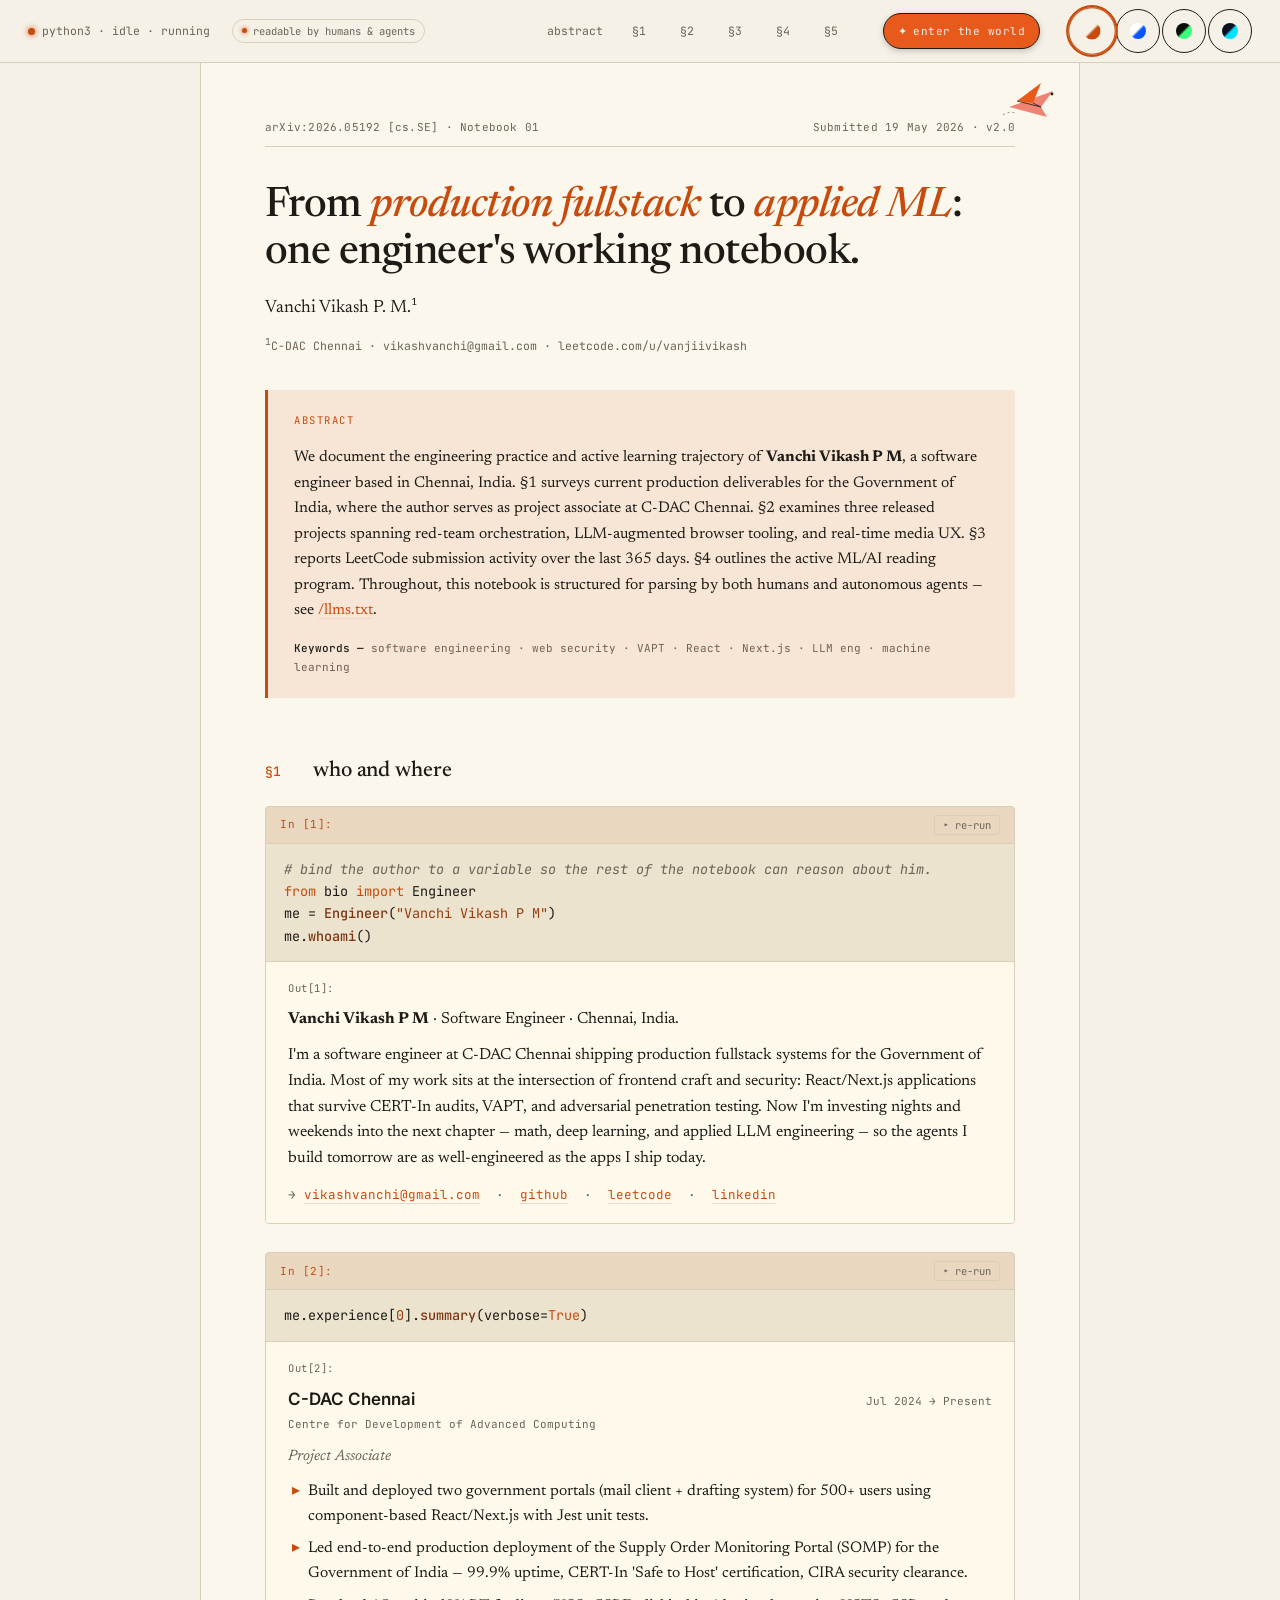
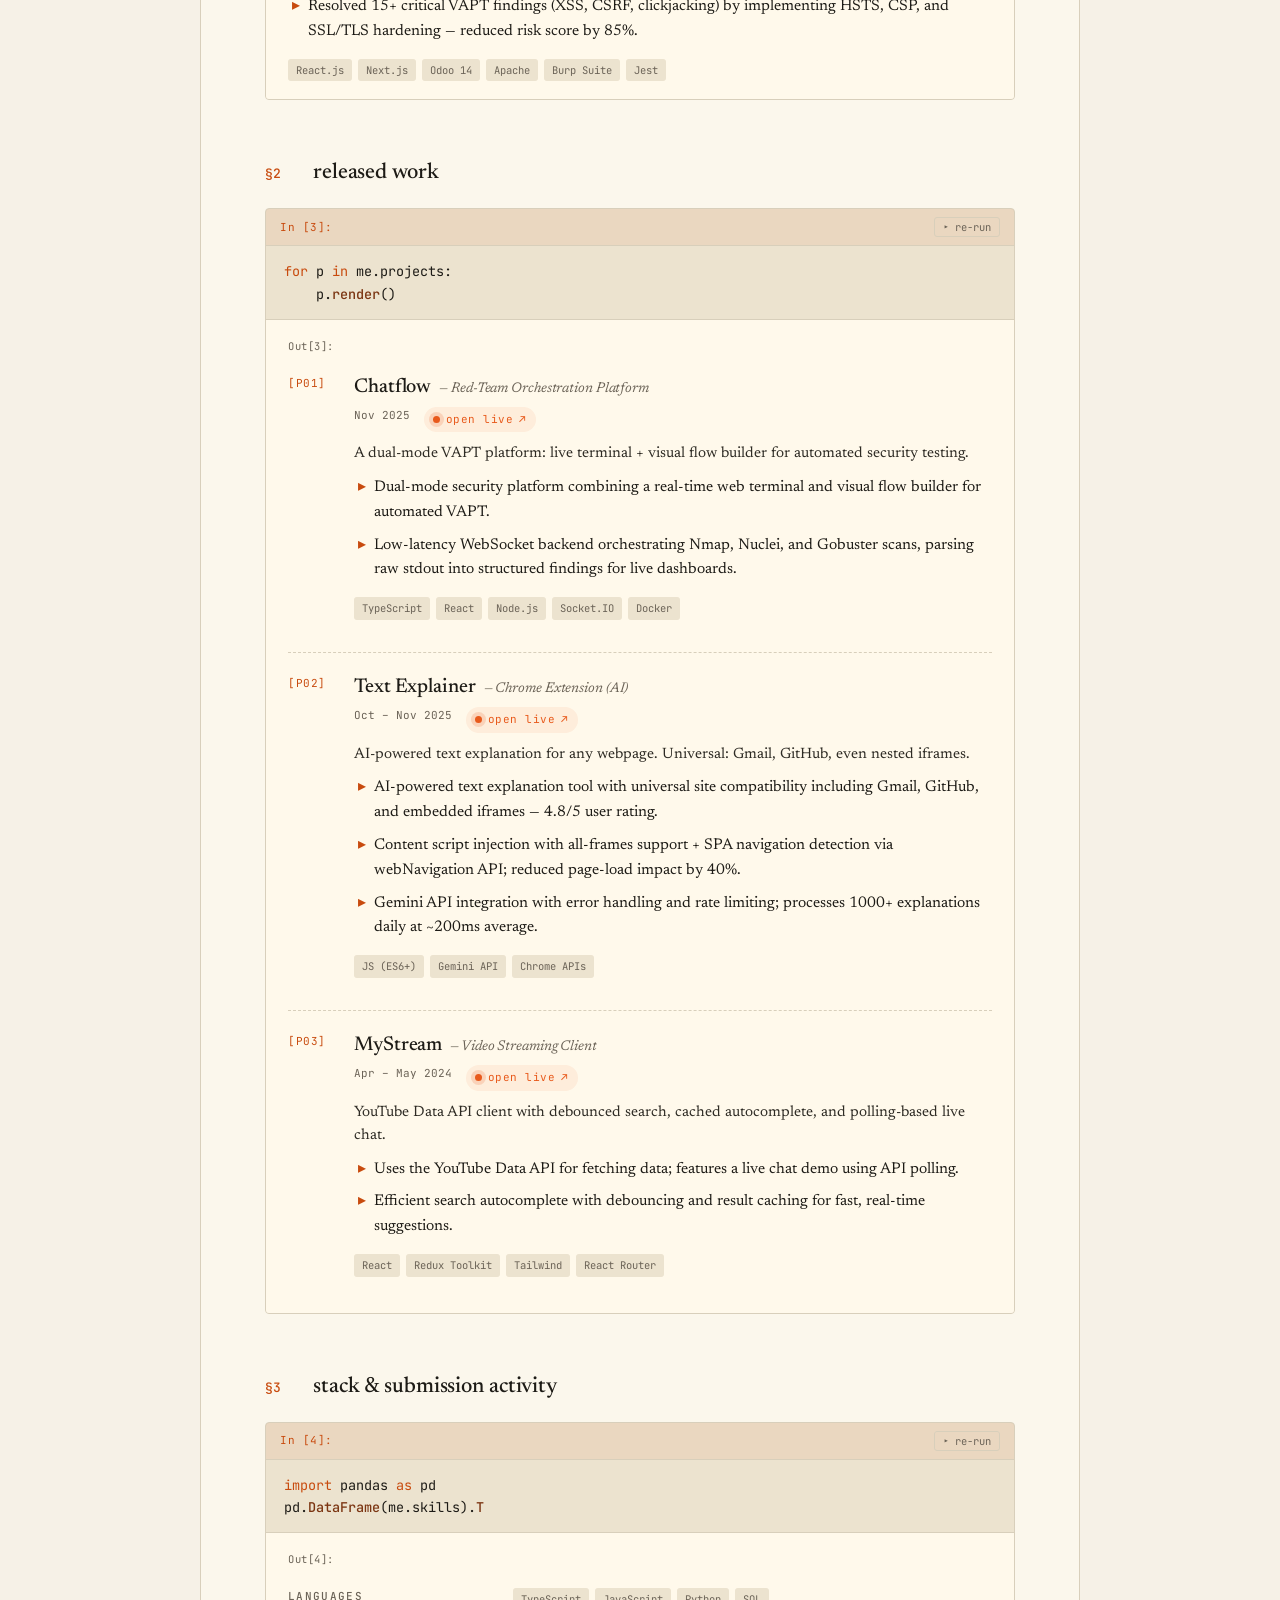
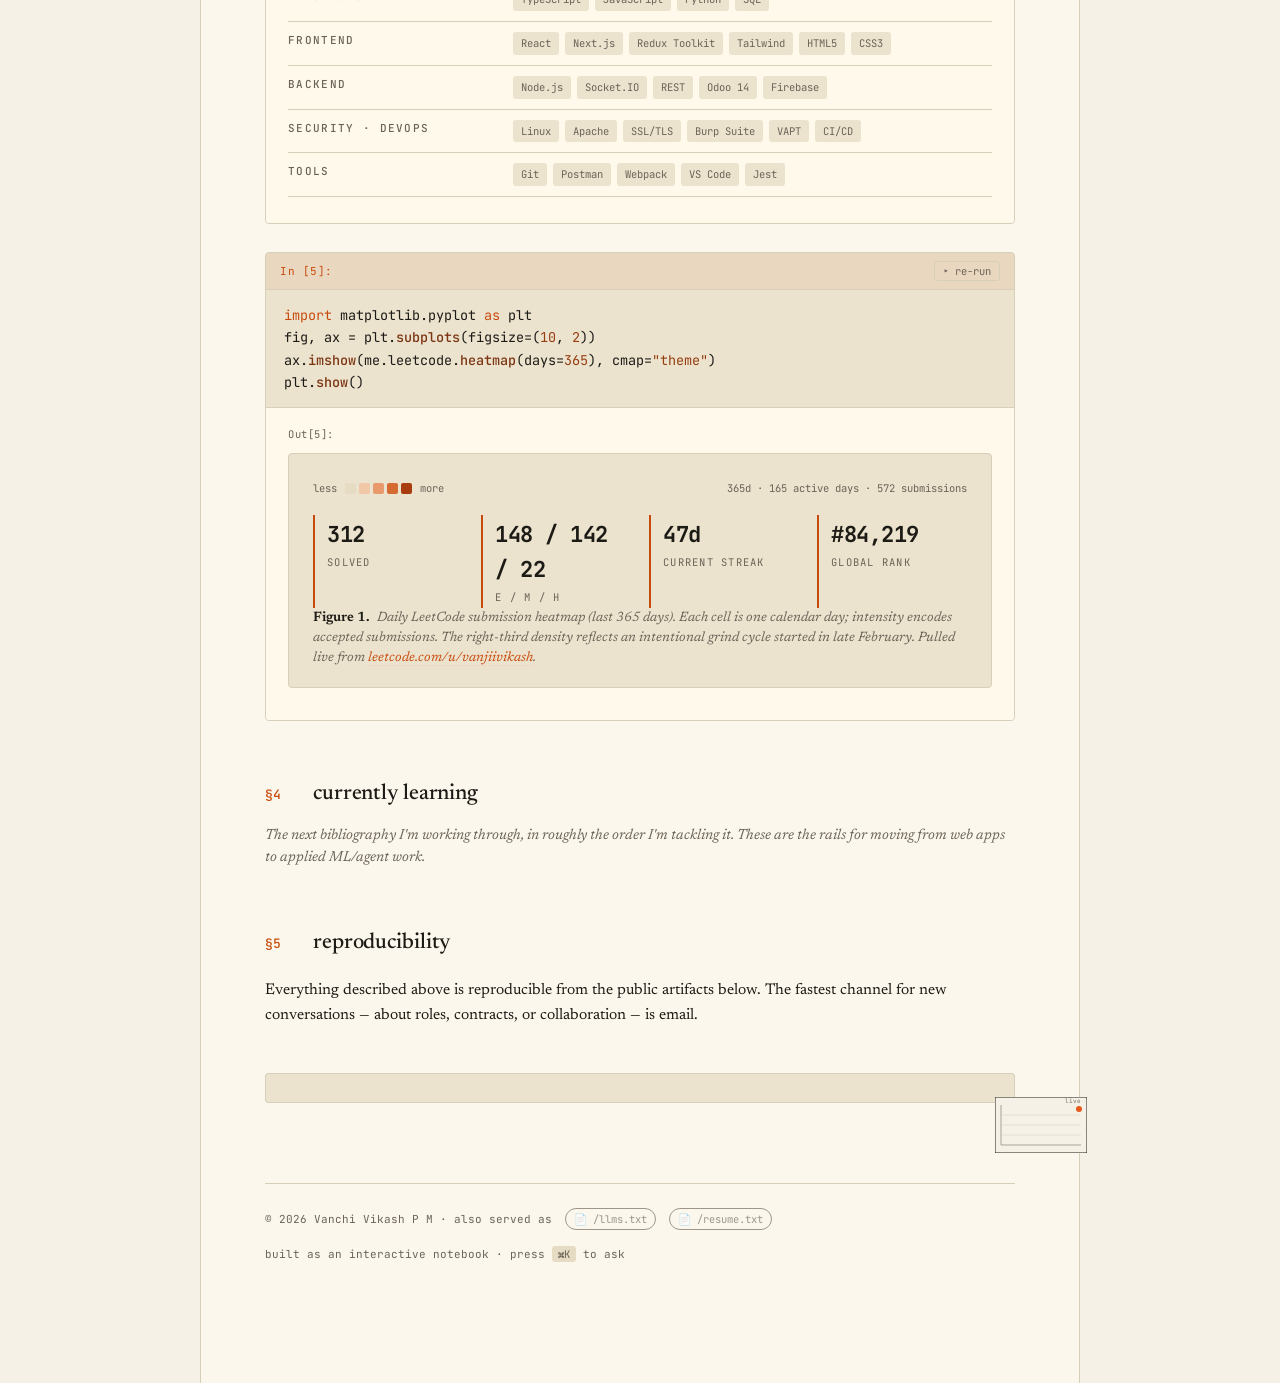
==== index.html @ 982ff785 "updated" ====
<!doctype html>
<html lang="en">
<head>
<meta charset="utf-8"/>
<meta name="viewport" content="width=device-width,initial-scale=1,viewport-fit=cover"/>
<meta name="theme-color" content="#f6f1e7" media="(prefers-color-scheme: light)"/>
<meta name="theme-color" content="#0b1020" media="(prefers-color-scheme: dark)"/>
<title>Vanchi Vikash P M — Notebook 01</title>
<link rel="canonical" href="https://vanchivikash.vercel.app/"/>

<!-- Icons -->
<link rel="icon" href="favicon.svg" type="image/svg+xml"/>
<link rel="icon" href="favicon-32.png" sizes="32x32" type="image/png"/>
<link rel="apple-touch-icon" href="apple-touch-icon.png"/>
<link rel="manifest" href="site.webmanifest"/>

<!-- Core SEO / social (static so non-JS crawlers see them) -->
<meta name="description" content="Software engineer at C-DAC Chennai — production fullstack systems for the Government of India that pass CERT-In / VAPT audits, now building toward applied ML and LLM engineering."/>
<meta name="author" content="Vanchi Vikash P M"/>
<meta name="robots" content="index,follow,max-snippet:-1,max-image-preview:large"/>
<meta property="og:site_name" content="Vanchi Vikash"/>
<meta property="og:type" content="profile"/>
<meta property="og:title" content="Vanchi Vikash P M · Software Engineer"/>
<meta property="og:description" content="Production fullstack & web security, teaching myself the next layer with ML."/>
<meta property="og:url" content="https://vanchivikash.vercel.app/"/>
<meta property="og:image" content="https://vanchivikash.vercel.app/og.png"/>
<meta property="og:image:width" content="1200"/>
<meta property="og:image:height" content="630"/>
<meta property="og:image:alt" content="Vanchi Vikash P M — from production fullstack to applied ML"/>
<meta property="og:locale" content="en_US"/>
<meta name="twitter:card" content="summary_large_image"/>
<meta name="twitter:title" content="Vanchi Vikash P M · Software Engineer"/>
<meta name="twitter:description" content="Production fullstack & web security, teaching myself the next layer with ML."/>
<meta name="twitter:image" content="https://vanchivikash.vercel.app/og.png"/>
<meta name="twitter:image:alt" content="Vanchi Vikash P M — from production fullstack to applied ML"/>
<link rel="preconnect" href="https://fonts.googleapis.com">
<link rel="preconnect" href="https://fonts.gstatic.com" crossorigin>
<link href="https://fonts.googleapis.com/css2?family=Newsreader:ital,opsz,wght@0,6..72,400;0,6..72,500;0,6..72,600;1,6..72,400&family=JetBrains+Mono:wght@400;500;700&family=Inter:wght@400;500;600&family=Archivo:wght@400;500;700&family=Archivo+Black&family=Caveat:wght@500;600;700&display=swap" rel="stylesheet">
<link rel="stylesheet" href="world.css">
<link rel="alternate" type="text/plain" href="llms.txt" title="llms.txt — agent-readable">
<style>
  /* ───────── THEME TOKENS ───────── */
  :root, [data-theme="paper"] {
    --bg: #f6f1e7;
    --surface: #fbf7ec;
    --ink: #1d1b16;
    --dim: #6b6357;
    --rule: #d8cfbb;
    --accent: #c84b0e;
    --accent-soft: #f3d8c8;
    --code-bg: #ece3cf;
    --output-bg: #fff9eb;
    --hl-bg: rgba(200,75,14,.10);
    --tag-bg: #ece3cf;
    --kbd: #e6dcc4;
    --hm-0: #e6dcc4; --hm-1: #f0c8a8; --hm-2: #e89a6c; --hm-3: #d56b32; --hm-4: #a83e10;
    --serif: "Newsreader", "Iowan Old Style", Georgia, serif;
    --mono: "JetBrains Mono", ui-monospace, SFMono-Regular, Menlo, monospace;
    --sans: "Inter", system-ui, sans-serif;
  }
  [data-theme="mono"] {
    --bg: #ffffff;
    --surface: #fafafa;
    --ink: #000000;
    --dim: #6e6e6e;
    --rule: #e1e1e1;
    --accent: #0a55ff;
    --accent-soft: #dde6ff;
    --code-bg: #f3f3f3;
    --output-bg: #fbfbfb;
    --hl-bg: rgba(10,85,255,.07);
    --tag-bg: #efefef;
    --kbd: #ebebeb;
    --hm-0: #ededed; --hm-1: #c8d3f5; --hm-2: #8aa1ee; --hm-3: #4d6fe2; --hm-4: #0a55ff;
  }
  [data-theme="terminal"] {
    --bg: #0a0d0a;
    --surface: #0e1410;
    --ink: #b8ffb8;
    --dim: #6a8e6a;
    --rule: #1a2a1a;
    --accent: #39ff7a;
    --accent-soft: #112a18;
    --code-bg: #0a1410;
    --output-bg: #050a07;
    --hl-bg: rgba(57,255,122,.08);
    --tag-bg: #112418;
    --kbd: #15281a;
    --hm-0: #0e1f12; --hm-1: #0e4429; --hm-2: #006d32; --hm-3: #26a641; --hm-4: #39d353;
  }
  [data-theme="midnight"] {
    --bg: #0b1020;
    --surface: #111733;
    --ink: #e6ecff;
    --dim: #8a93b8;
    --rule: #232a4a;
    --accent: #00e1ff;
    --accent-soft: #122a3a;
    --code-bg: #0a1230;
    --output-bg: #08102a;
    --hl-bg: rgba(0,225,255,.08);
    --tag-bg: #14204a;
    --kbd: #1a2452;
    --hm-0: #131c3a; --hm-1: #1b3a5a; --hm-2: #2073a8; --hm-3: #00b4dc; --hm-4: #00e1ff;
  }

  * { box-sizing: border-box; }
  html { -webkit-text-size-adjust: 100%; text-size-adjust: 100%; }
  html, body { background: var(--bg); color: var(--ink); margin: 0; overflow-x: hidden; }
  body[data-mode="world"] { overflow-x: visible; }
  body {
    font-family: var(--serif);
    font-size: 17px;
    line-height: 1.55;
    transition: background .25s ease, color .25s ease;
    -webkit-font-smoothing: antialiased;
  }
  ::selection { background: var(--accent); color: var(--bg); }
  a { color: var(--accent); text-decoration: none; border-bottom: 1px solid var(--accent-soft); }
  a:hover { background: var(--hl-bg); }

  /* ───────── TOP TOOLBAR ───────── */
  .toolbar {
    position: sticky; top: 0; z-index: 50;
    background: color-mix(in srgb, var(--bg) 92%, transparent);
    backdrop-filter: blur(12px);
    -webkit-backdrop-filter: blur(12px);
    border-bottom: 1px solid var(--rule);
    padding: calc(9px + env(safe-area-inset-top, 0px)) 28px 9px;
    font-family: var(--mono); font-size: 11.5px;
    display: flex; align-items: center; gap: 22px;
    flex-wrap: wrap;
  }
  .toolbar .kernel { display: flex; align-items: center; gap: 7px; color: var(--dim); }
  .toolbar .kernel::before {
    content: ""; width: 7px; height: 7px; border-radius: 50%;
    background: var(--accent);
    box-shadow: 0 0 6px var(--accent);
    animation: pulse 2.2s ease-in-out infinite;
    flex: 0 0 auto;
  }
  @keyframes pulse { 0%,100% { opacity: 1 } 50% { opacity: .35 } }
  .toolbar .nav { display: flex; gap: 4px; color: var(--dim); margin-left: auto; flex-wrap: wrap; }
  .toolbar .nav a {
    border: none; color: var(--dim);
    display: inline-flex; align-items: center; justify-content: center;
    min-width: 44px; min-height: 44px;
    padding: 6px 10px;
    border-radius: 6px;
  }
  .toolbar .nav a:hover { color: var(--ink); background: transparent; }
  .toolbar .themes { display: flex; gap: 2px; }
  .toolbar .themes button {
    all: unset; cursor: pointer;
    width: 44px; height: 44px;
    background-clip: content-box;
    padding: 13px;
    box-sizing: border-box;
    border-radius: 50%;
    /* ink contrasts the toolbar in every theme, so dark swatches stay visible */
    border: 1.5px solid var(--ink);
    transition: transform .15s, border-color .15s, box-shadow .15s;
  }
  .toolbar .themes button[aria-pressed="true"] {
    border-color: var(--accent);
    box-shadow: 0 0 0 2px var(--accent);
    transform: scale(1.08);
  }
  /* two-tone swatch: theme bg + theme accent. The accent half stays vivid
     against any toolbar, so a swatch can't vanish when its bg matches the
     current theme's background. */
  .toolbar .themes button[data-t="paper"]    { background-image: linear-gradient(135deg, #f6f1e7 0 48%, #c84b0e 52% 100%); }
  .toolbar .themes button[data-t="mono"]     { background-image: linear-gradient(135deg, #ffffff 0 48%, #0a55ff 52% 100%); }
  .toolbar .themes button[data-t="terminal"] { background-image: linear-gradient(135deg, #0a0d0a 0 48%, #39ff7a 52% 100%); }
  .toolbar .themes button[data-t="midnight"] { background-image: linear-gradient(135deg, #0b1020 0 48%, #00e1ff 52% 100%); }
  .toolbar .agent-pill {
    font-family: var(--mono); font-size: 10.5px; color: var(--dim);
    padding: 3px 9px; border: 1px solid var(--rule); border-radius: 999px;
    display: inline-flex; align-items: center; gap: 6px;
  }
  .toolbar .agent-pill .dot {
    width: 5px; height: 5px; border-radius: 50%;
    background: var(--accent); box-shadow: 0 0 5px var(--accent);
  }

  /* Toolbar mobile reflow */
  @media (max-width: 720px) {
    .toolbar { padding-left: 16px; padding-right: 16px; gap: 12px; }
    .toolbar .agent-pill { display: none; }
  }
  @media (max-width: 600px) {
    .toolbar { gap: 8px; }
    .toolbar .nav {
      order: 99;
      margin: 0 -16px;
      padding: 0 16px 4px;
      width: calc(100% + 32px);
      flex-wrap: nowrap;
      overflow-x: auto;
      scrollbar-width: none;
      -webkit-overflow-scrolling: touch;
    }
    .toolbar .nav::-webkit-scrollbar { display: none; }
    .toolbar .nav a { min-width: 38px; min-height: 36px; padding: 4px 8px; }
    .toolbar .themes { margin-left: auto; }
  }
  @media (max-width: 420px) {
    .toolbar .kernel { font-size: 0; gap: 0; }
    .toolbar .kernel::before { width: 9px; height: 9px; }
  }

  /* ───────── PAGE FRAME ───────── */
  .paper {
    max-width: 880px;
    margin: 0 auto;
    padding: 56px 64px 120px;
    background: var(--surface);
    min-height: 100vh;
    border-left: 1px solid var(--rule);
    border-right: 1px solid var(--rule);
    position: relative;
  }
  /* Subtle paper grain */
  [data-theme="paper"] .paper::before,
  [data-theme="mono"]  .paper::before {
    content: ""; position: absolute; inset: 0; pointer-events: none;
    background-image: radial-gradient(circle at 30% 20%, rgba(0,0,0,.012) 1px, transparent 1px),
                      radial-gradient(circle at 70% 60%, rgba(0,0,0,.012) 1px, transparent 1px);
    background-size: 6px 6px, 9px 9px;
  }

  /* ───────── HEADER ───────── */
  .arxiv-line {
    font-family: var(--mono); font-size: 11px;
    color: var(--dim);
    display: flex; justify-content: space-between;
    border-bottom: 1px solid var(--rule);
    padding-bottom: 10px; margin-bottom: 36px;
    letter-spacing: .02em;
  }
  .title {
    font-family: var(--serif); font-weight: 500;
    font-size: 42px; line-height: 1.12;
    letter-spacing: -.012em;
    margin: 0 0 14px;
    text-wrap: balance;
  }
  .title em { font-style: italic; color: var(--accent); }
  .authors {
    font-family: var(--serif); font-size: 18px;
    margin: 18px 0 4px;
  }
  .authors sup { font-size: 10px; }
  .affil { font-family: var(--mono); font-size: 11.5px; color: var(--dim); }
  .affil a { color: var(--dim); border: none; }
  .affil a:hover { color: var(--accent); }

  /* ───────── ABSTRACT ───────── */
  .abstract {
    margin: 36px 0 14px;
    padding: 22px 26px;
    border-left: 3px solid var(--accent);
    background: var(--hl-bg);
    font-size: 15.5px; line-height: 1.65;
  }
  .abstract .label {
    font-family: var(--mono); font-size: 10.5px;
    text-transform: uppercase; letter-spacing: .15em;
    color: var(--accent); margin-bottom: 8px;
  }
  .keywords {
    font-family: var(--mono); font-size: 11px; color: var(--dim);
    margin: 12px 0 0;
  }
  .keywords b { color: var(--ink); font-weight: 500; }

  /* ───────── SECTION HEADINGS ───────── */
  h2.sec {
    font-family: var(--serif); font-weight: 500;
    font-size: 22px; letter-spacing: -.005em;
    margin: 56px 0 18px;
    display: flex; align-items: baseline; gap: 16px;
  }
  h2.sec .num {
    font-family: var(--mono); font-size: 13px;
    color: var(--accent);
    min-width: 32px;
  }

  /* ───────── CODE CELLS (Jupyter feel) ───────── */
  .cell {
    margin: 16px 0 28px;
    border: 1px solid var(--rule);
    border-radius: 4px;
    overflow: hidden;
    background: var(--code-bg);
  }
  .cell .gutter {
    font-family: var(--mono); font-size: 11px;
    color: var(--accent);
    padding: 8px 14px;
    background: color-mix(in srgb, var(--accent) 8%, transparent);
    border-bottom: 1px solid var(--rule);
    display: flex; align-items: center; gap: 10px;
  }
  .cell .gutter .label { letter-spacing: .05em; }
  .cell .gutter .run {
    margin-left: auto; cursor: pointer;
    font-family: var(--mono); font-size: 10.5px;
    color: var(--dim); padding: 2px 8px;
    border: 1px solid var(--rule); border-radius: 3px;
    background: transparent; transition: all .15s;
  }
  .cell .gutter .run:hover { color: var(--accent); border-color: var(--accent); }
  .cell .code {
    font-family: var(--mono); font-size: 13.5px; line-height: 1.65;
    padding: 14px 18px;
    white-space: pre-wrap;
  }
  .cell .code .kw  { color: var(--accent); }
  .cell .code .str { color: color-mix(in srgb, var(--accent) 70%, var(--ink)); }
  .cell .code .com { color: var(--dim); font-style: italic; }
  .cell .code .fn  { color: color-mix(in srgb, var(--accent) 55%, var(--ink)); font-weight: 500; }

  .cell .out {
    background: var(--output-bg);
    border-top: 1px solid var(--rule);
    padding: 18px 22px;
    font-family: var(--serif); font-size: 16px; line-height: 1.6;
    position: relative;
  }
  .cell .out::before {
    content: "Out[" attr(data-n) "]:";
    font-family: var(--mono); font-size: 10.5px;
    color: var(--dim); display: block; margin-bottom: 10px;
    letter-spacing: .05em;
  }
  .cell .out p { margin: 0 0 .7em; }
  .cell .out p:last-child { margin-bottom: 0; }

  /* ───────── EXPERIENCE CARD ───────── */
  .exp {
    display: grid; grid-template-columns: 1fr auto; align-items: baseline;
    gap: 14px; margin-bottom: 12px;
  }
  .exp .org { font-family: var(--sans); font-size: 17px; font-weight: 600; }
  .exp .org small { font-family: var(--mono); font-size: 11px; color: var(--dim); font-weight: 400; display: block; margin-top: 2px; }
  .exp .when { font-family: var(--mono); font-size: 11px; color: var(--dim); text-align: right; }
  .exp-title { font-family: var(--serif); font-style: italic; font-size: 15px; color: var(--dim); margin: 0 0 14px; }
  .bullets { padding-left: 20px; margin: 0; }
  .bullets li { margin: 0 0 8px; font-size: 15.5px; line-height: 1.6; }
  .bullets li::marker { color: var(--accent); content: "▸  "; }
  .stack { display: flex; flex-wrap: wrap; gap: 6px; margin-top: 14px; }
  .tag {
    font-family: var(--mono); font-size: 10.5px;
    padding: 3px 8px; background: var(--tag-bg); color: var(--dim);
    border-radius: 3px;
  }

  /* ───────── PROJECT CARDS ───────── */
  .projects { display: grid; gap: 14px; }
  .proj {
    display: grid; grid-template-columns: 48px 1fr;
    gap: 18px;
    padding: 18px 0;
    border-top: 1px dashed var(--rule);
  }
  .proj:first-child { border-top: none; padding-top: 6px; }
  .proj .idx {
    font-family: var(--mono); font-size: 11px; color: var(--accent);
    letter-spacing: .05em;
    padding-top: 4px;
  }
  .proj h3 {
    font-family: var(--serif); font-weight: 500; font-size: 20px;
    margin: 0 0 4px; letter-spacing: -.005em;
  }
  .proj h3 .kind { font-style: italic; color: var(--dim); font-weight: 400; font-size: 14px; margin-left: 8px; }
  .proj .one {
    font-size: 15px; line-height: 1.55; margin: 4px 0 10px;
    color: color-mix(in srgb, var(--ink) 78%, var(--dim));
  }
  .proj .meta { display: flex; gap: 14px; font-family: var(--mono); font-size: 11px; color: var(--dim); margin-bottom: 10px; }
  .proj .meta a { color: var(--accent); border: none; }
  .proj .live::before { content: "● "; color: var(--accent); }

  /* ───────── SKILLS TABLE ───────── */
  table.skills {
    width: 100%; border-collapse: collapse;
    font-family: var(--sans); font-size: 14px;
    margin: 8px 0;
  }
  table.skills th, table.skills td {
    text-align: left; padding: 10px 0;
    border-bottom: 1px solid var(--rule);
    vertical-align: top;
  }
  table.skills th {
    font-family: var(--mono); font-size: 11px; font-weight: 500;
    color: var(--dim); text-transform: uppercase; letter-spacing: .12em;
    width: 32%;
  }
  table.skills td .chips { display: flex; flex-wrap: wrap; gap: 6px; }

  /* ───────── FIGURE / HEATMAP ───────── */
  .figure {
    margin: 10px 0 14px;
    padding: 22px 24px 18px;
    background: var(--code-bg);
    border: 1px solid var(--rule);
    border-radius: 4px;
    color: var(--ink);
  }
  .figure .caption {
    font-family: var(--serif); font-style: italic; font-size: 13.5px;
    margin-top: 14px; color: var(--dim); line-height: 1.5;
  }
  .figure .caption b { font-style: normal; color: var(--ink); font-weight: 600; margin-right: 4px; }
  .stats-row { display: grid; grid-template-columns: repeat(4, 1fr); gap: 18px; margin-top: 18px; }
  .stat { border-left: 2px solid var(--accent); padding: 2px 0 2px 12px; }
  .stat .v { font-family: var(--mono); font-weight: 700; font-size: 22px; letter-spacing: -.02em; }
  .stat .k { font-family: var(--mono); font-size: 10.5px; color: var(--dim); text-transform: uppercase; letter-spacing: .12em; margin-top: 2px; }

  /* ───────── HEATMAP LEGEND ───────── */
  .legend { display: flex; align-items: center; gap: 8px; font-family: var(--mono); font-size: 10.5px; color: var(--dim); margin-top: 4px; }
  .legend .cells { display: inline-flex; gap: 3px; }
  .legend .cells span { width: 11px; height: 11px; border-radius: 2px; display: inline-block; }

  /* ───────── REFERENCES (Reading list) ───────── */
  .refs { padding-left: 0; list-style: none; counter-reset: ref; }
  .refs li {
    counter-increment: ref;
    display: grid; grid-template-columns: 36px 1fr auto; gap: 12px; align-items: baseline;
    padding: 11px 0; border-bottom: 1px dashed var(--rule);
    font-size: 14.5px;
  }
  .refs li::before {
    content: "[" counter(ref) "]";
    font-family: var(--mono); font-size: 11px; color: var(--dim);
  }
  .refs li .title { font-style: italic; }
  .refs li .by { color: var(--dim); font-size: 13px; }
  .refs li .status {
    font-family: var(--mono); font-size: 10.5px;
    padding: 2px 8px; border-radius: 999px;
    background: var(--tag-bg); color: var(--dim);
  }
  .refs li .status.reading,
  .refs li .status[data-s="in progress"] { color: var(--accent); background: var(--hl-bg); }

  /* ───────── FOOTER ───────── */
  footer {
    margin-top: 80px; padding-top: 24px;
    border-top: 1px solid var(--rule);
    font-family: var(--mono); font-size: 11px; color: var(--dim);
    display: flex; justify-content: space-between; flex-wrap: wrap; gap: 16px;
  }
  footer a { color: var(--dim); border: none; }
  footer a:hover { color: var(--accent); }
  .cite {
    margin-top: 30px;
    padding: 14px 16px;
    border: 1px solid var(--rule);
    background: var(--code-bg);
    font-family: var(--mono); font-size: 11.5px;
    color: var(--dim); line-height: 1.55;
    white-space: pre-wrap;
    border-radius: 3px;
  }
  .cite b { color: var(--accent); font-weight: 500; }

  /* Section anchor on hover */
  h2.sec { scroll-margin-top: 80px; }

  /* Cursor blink in code */
  .cursor {
    display: inline-block; width: 8px; height: 1.05em; vertical-align: text-top;
    background: var(--accent); margin-left: 2px;
    animation: blink 1.05s steps(2) infinite;
  }
  @keyframes blink { 50% { opacity: 0; } }

  /* Side notes — margin annotations */
  .marginnote {
    position: absolute; right: -220px; width: 190px;
    font-family: var(--mono); font-size: 10.5px; color: var(--dim);
    line-height: 1.45;
  }
  @media (max-width: 1320px) { .marginnote { display: none; } }

  /* Mobile */
  @media (max-width: 720px) {
    .paper { padding: 24px 22px 80px; }
    .title { font-size: 30px; }
    .stats-row { grid-template-columns: repeat(2, 1fr); }
    table.skills th { width: 38%; }
    .proj { grid-template-columns: 1fr; gap: 4px; }
    .figure #hm-mount { overflow-x: auto; -webkit-overflow-scrolling: touch; }
    .figure #hm-mount > svg { min-width: 720px; }
    .cell { padding-left: 0; padding-right: 0; }
    .cell .gutter { padding-left: 4px; }
    .cite { font-size: 11.5px; overflow-x: auto; }
    pre, code { word-break: break-word; }
  }
  @media (max-width: 480px) {
    .paper { padding: 18px 16px 80px; }
    .title { font-size: 26px; line-height: 1.18; }
    .arxiv-line { flex-direction: column; gap: 4px; align-items: flex-start; }
    .abstract { padding: 16px 18px; font-size: 14.5px; }
    .proj .one, .proj .bullets li { font-size: 14px; }
    footer { flex-direction: column; align-items: flex-start; gap: 6px; }
    footer kbd { display: none; }
  }
  /* Triggers on small screens: clamp negative offsets so they sit inside paper */
  @media (max-width: 540px) {
    .w-trig { padding: 4px; }
    .w-trig.w-trig-pot    { right: 2px !important; top: 110px !important; }
    .w-trig.w-trig-plot   { right: 2px !important; bottom: 180px !important; }
    .w-trig.w-trig-doodle { left:  2px !important; bottom: 360px !important; }
    .w-trig.w-trig-bird   { right: 8px !important; }
  }
  /* AI chat launcher clears iOS home indicator */
  [data-ask-chat] {
    bottom: calc(16px + env(safe-area-inset-bottom, 0px)) !important;
  }
</style>
</head>
<body style="font-family: Newsreader">

<header class="toolbar" aria-label="Notebook toolbar">
  <span class="kernel">python3 · idle · running</span>
  <span class="agent-pill" title="Page exposes JSON-LD, /llms.txt, and /resume.txt for autonomous parsing.">
    <span class="dot"></span>readable by humans &amp; agents
  </span>
  <nav class="nav">
    <a href="#abstract">abstract</a>
    <a href="#experience">§1</a>
    <a href="#projects">§2</a>
    <a href="#leetcode">§3</a>
    <a href="#learning">§4</a>
    <a href="#contact">§5</a>
  </nav>
  <div class="themes" role="radiogroup" aria-label="Theme">
    <button data-t="paper"    aria-pressed="true"  title="Paper"></button>
    <button data-t="mono"     aria-pressed="false" title="Mono"></button>
    <button data-t="terminal" aria-pressed="false" title="Terminal"></button>
    <button data-t="midnight" aria-pressed="false" title="Midnight"></button>
  </div>
</header>

<main class="paper">

  <div class="arxiv-line">
    <span>arXiv:2026.05192 [cs.SE] · Notebook 01</span>
    <span>Submitted 19 May 2026 · v2.0</span>
  </div>

  <h1 class="title">From <em>production fullstack</em> to <em>applied ML</em>:<br/>one engineer's working notebook.</h1>

  <p class="authors">
    Vanchi Vikash P. M.<sup>1</sup>
  </p>
  <p class="affil">
    <sup>1</sup>C-DAC Chennai · <a href="mailto:vikashvanchi@gmail.com">vikashvanchi@gmail.com</a> · <a id="lc-link" href="#" target="_blank" rel="noopener">leetcode.com/u/vanjiivikash</a>
  </p>

  <section class="abstract" id="abstract">
    <div class="label">Abstract</div>
    <p id="abstract-body"></p>
    <p class="keywords"><b>Keywords —</b> software engineering · web security · VAPT · React · Next.js · LLM eng · machine learning</p>
  </section>

  <!-- ───── §1 About + Experience ───── -->
  <h2 class="sec" id="experience"><span class="num">§1</span> who and where</h2>

  <div class="cell" data-cell="1">
    <div class="gutter">
      <span class="label">In&nbsp;[1]:</span>
      <button class="run" data-run>▸ re-run</button>
    </div>
<div class="code"><span class="com"># bind the author to a variable so the rest of the notebook can reason about him.</span>
<span class="kw">from</span> bio <span class="kw">import</span> Engineer
me = <span class="fn">Engineer</span>(<span class="str">"Vanchi Vikash P M"</span>)
me.<span class="fn">whoami</span>()</div>
    <div class="out" data-n="1" id="out-1"></div>
  </div>

  <div class="cell" data-cell="2">
    <div class="gutter"><span class="label">In&nbsp;[2]:</span><button class="run" data-run>▸ re-run</button></div>
<div class="code">me.experience[<span class="str">0</span>].<span class="fn">summary</span>(verbose=<span class="kw">True</span>)</div>
    <div class="out" data-n="2" id="out-2"></div>
  </div>

  <!-- ───── §2 Projects ───── -->
  <h2 class="sec" id="projects"><span class="num">§2</span> released work</h2>

  <div class="cell" data-cell="3">
    <div class="gutter"><span class="label">In&nbsp;[3]:</span><button class="run" data-run>▸ re-run</button></div>
<div class="code"><span class="kw">for</span> p <span class="kw">in</span> me.projects:
    p.<span class="fn">render</span>()</div>
    <div class="out" data-n="3" id="out-3"></div>
  </div>

  <!-- ───── §3 Skills + LeetCode ───── -->
  <h2 class="sec" id="leetcode"><span class="num">§3</span> stack &amp; submission activity</h2>

  <div class="cell" data-cell="4">
    <div class="gutter"><span class="label">In&nbsp;[4]:</span><button class="run" data-run>▸ re-run</button></div>
<div class="code"><span class="kw">import</span> pandas <span class="kw">as</span> pd
pd.<span class="fn">DataFrame</span>(me.skills).<span class="fn">T</span></div>
    <div class="out" data-n="4" id="out-4"></div>
  </div>

  <div class="cell" data-cell="5">
    <div class="gutter"><span class="label">In&nbsp;[5]:</span><button class="run" data-run>▸ re-run</button></div>
<div class="code"><span class="kw">import</span> matplotlib.pyplot <span class="kw">as</span> plt
fig, ax = plt.<span class="fn">subplots</span>(figsize=(<span class="str">10</span>, <span class="str">2</span>))
ax.<span class="fn">imshow</span>(me.leetcode.<span class="fn">heatmap</span>(days=<span class="str">365</span>), cmap=<span class="str">"theme"</span>)
plt.<span class="fn">show</span>()</div>
    <div class="out" data-n="5" id="out-5"></div>
  </div>

  <!-- ───── §4 Currently learning ───── -->
  <h2 class="sec" id="learning"><span class="num">§4</span> currently learning</h2>
  <p style="margin: -4px 0 14px; font-style: italic; color: var(--dim); font-size: 14.5px;">
    The next bibliography I'm working through, in roughly the order I'm tackling it.
    These are the rails for moving from web apps to applied ML/agent work.
  </p>
  <ol class="refs" id="refs-list"></ol>

  <!-- ───── §5 Contact ───── -->
  <h2 class="sec" id="contact"><span class="num">§5</span> reproducibility</h2>
  <p style="font-size: 15.5px; line-height: 1.65; margin-bottom: 8px;">
    Everything described above is reproducible from the public artifacts below.
    The fastest channel for new conversations — about roles, contracts, or collaboration — is email.
  </p>
  <div style="display: grid; grid-template-columns: repeat(auto-fit, minmax(220px, 1fr)); gap: 8px 24px; font-family: var(--mono); font-size: 13px; margin-top: 14px;" id="contact-grid"></div>

  <pre class="cite" id="cite"></pre>

  <footer>
    <span>© 2026 Vanchi Vikash P M · also served as
      <a class="agent-link" href="llms.txt" target="_blank" rel="noopener">📄 /llms.txt</a>
      <a class="agent-link" href="resume.txt" target="_blank" rel="noopener">📄 /resume.txt</a>
    </span>
    <span>built as an interactive notebook · press <kbd style="font-family:var(--mono);padding:1px 6px;background:var(--kbd);border-radius:3px;font-size:10.5px">⌘K</kbd> to ask</span>
  </footer>

</main>

<script src="bio.js"></script>
<script src="heatmap.js"></script>
<script src="ai-chat.js"></script>
<script src="agent-seo.js"></script>
<script src="notebook.js"></script>
<script src="world-art.js"></script>
<script src="world.js"></script>
<script src="world-cta.js"></script>
</body>
</html>
---- world.css ----
/* ───────────────────────────────────────────────────────────
   world.css — paper-mode triggers + world-mode parallax scenes.
   World mode replaces the notebook (body[data-mode="world"]).
   Aesthetic: layered gradients · ambient motion · two-axis scroll.
   ─────────────────────────────────────────────────────────── */

/* ─── palette (theme-scoped) ─────────────────────────────────
   Token names kept stable (--w-cream, --w-orange…) so existing
   rules don't need rewriting. Each theme remaps the same slots.
   Sky-1/sky-2/pc-bg-1/pc-bg-2 added for hero gradient + postcard
   background, so those re-paint on theme change too.
   ─────────────────────────────────────────────────────────── */
:root, [data-theme="paper"] {
  --w-cream:  #f6f1e7;
  --w-paper:  #efe7d4;
  --w-ink:    #1d1b16;
  --w-orange: #e85a1c;
  --w-blue:   #2a4ba8;
  --w-coral:  #ef8474;
  --w-sage:   #6f8f6a;
  --w-bone:   #ebe1c8;
  --w-dim:    #7a7160;
  --w-buff:   #f3e6c8;
  --w-sky-1:  #fde0c2;
  --w-sky-2:  #efb592;
  --w-pc-bg-1:#1a2748;
  --w-pc-bg-2:#0a1228;
  --w-pc-text:#f6f1e7;
}
[data-theme="mono"] {
  --w-cream:  #ffffff;
  --w-paper:  #fafafa;
  --w-ink:    #0c0c0c;
  --w-orange: #0a55ff;
  --w-blue:   #4d6fe2;
  --w-coral:  #7a9aff;
  --w-sage:   #888;
  --w-bone:   #f0f0f0;
  --w-dim:    #6e6e6e;
  --w-buff:   #efefef;
  --w-sky-1:  #f7faff;
  --w-sky-2:  #dde6ff;
  --w-pc-bg-1:#13193a;
  --w-pc-bg-2:#0a0e22;
  --w-pc-text:#ffffff;
}
[data-theme="terminal"] {
  --w-cream:  #0a0d0a;
  --w-paper:  #0e1410;
  --w-ink:    #b8ffb8;
  --w-orange: #39ff7a;
  --w-blue:   #26a641;
  --w-coral:  #6dd49a;
  --w-sage:   #2d6a3c;
  --w-bone:   #112418;
  --w-dim:    #6a8e6a;
  --w-buff:   #112a18;
  --w-sky-1:  #0e1f12;
  --w-sky-2:  #0a1410;
  --w-pc-bg-1:#0a1f14;
  --w-pc-bg-2:#040a07;
  --w-pc-text:#b8ffb8;
}
[data-theme="midnight"] {
  --w-cream:  #0b1020;
  --w-paper:  #111733;
  --w-ink:    #e6ecff;
  --w-orange: #00e1ff;
  --w-blue:   #4a6ad8;
  --w-coral:  #7adcff;
  --w-sage:   #4a6a9a;
  --w-bone:   #14204a;
  --w-dim:    #8a93b8;
  --w-buff:   #122a3a;
  --w-sky-1:  #1b2a55;
  --w-sky-2:  #0b1020;
  --w-pc-bg-1:#08102a;
  --w-pc-bg-2:#050816;
  --w-pc-text:#e6ecff;
}

/* ─── SVG-fill utility classes (theme-aware) ─── */
.w-fill-accent    { fill: var(--w-orange); }
.w-fill-accent-2  { fill: var(--w-coral); }
.w-fill-mountains { fill: var(--w-blue); }
.w-fill-ink       { fill: var(--w-ink); }
.w-fill-ink-soft  { fill: var(--w-ink); opacity: .5; }
.w-fill-card      { fill: var(--w-cream); }
.w-fill-bone      { fill: var(--w-bone); }
.w-fill-buff      { fill: var(--w-buff); }
.w-fill-sage      { fill: var(--w-sage); }
.w-fill-dim       { fill: var(--w-dim); }
.w-stop-sky-1     { stop-color: var(--w-sky-1); }
.w-stop-sky-2     { stop-color: var(--w-sky-2); }
.w-stop-sky-mid   { stop-color: color-mix(in srgb, var(--w-sky-1) 50%, var(--w-sky-2)); }
.w-stop-pc-1      { stop-color: var(--w-pc-bg-1); }
.w-stop-pc-2      { stop-color: var(--w-pc-bg-2); }
.w-stop-sun-a     { stop-color: var(--w-orange); stop-opacity: .55; }
.w-stop-sun-b     { stop-color: var(--w-orange); stop-opacity: 0; }
.w-stroke-ink     { stroke: var(--w-ink); }
.w-stroke-accent  { stroke: var(--w-orange); }
.w-stroke-coral   { stroke: var(--w-coral); }
[class^="w-fill-"], [class*=" w-fill-"],
[class^="w-stop-"], [class*=" w-stop-"],
[class^="w-stroke-"], [class*=" w-stroke-"] {
  transition: fill .3s ease, stop-color .3s ease, stroke .3s ease;
}
.w-heat-lvl-0 { fill: var(--w-bone); }
.w-heat-lvl-1 { fill: color-mix(in srgb, var(--w-orange) 35%, var(--w-bone)); }
.w-heat-lvl-2 { fill: color-mix(in srgb, var(--w-orange) 65%, transparent); }
.w-heat-lvl-3 { fill: var(--w-orange); }
.w-heat-lvl-4 { fill: var(--w-ink); }

/* ─── agent-readable footer pills ─── */
.agent-link {
  display: inline-flex; align-items: center; gap: 4px;
  margin-left: 6px;
  padding: 2px 8px;
  font-family: "JetBrains Mono", ui-monospace, monospace;
  font-size: 10.5px;
  color: inherit !important;
  border: 1px solid currentColor; border-radius: 999px;
  text-decoration: none !important;
  opacity: .65;
  transition: opacity .12s, background .12s;
}
.agent-link:hover { opacity: 1; background: rgba(232, 90, 28, .14); }

/* ═══════════════════════════════════════════════════════════
   LIVE PILL — shared site-wide for primary live links.
   ═══════════════════════════════════════════════════════════ */
.live-pill {
  display: inline-flex; align-items: center; gap: 6px;
  padding: 4px 10px 4px 9px;
  font-family: "JetBrains Mono", ui-monospace, monospace;
  font-size: 11px; letter-spacing: .04em;
  color: #e85a1c !important;
  background: rgba(232, 90, 28, .08);
  border: 1px solid #e85a1c;
  border-radius: 999px;
  text-decoration: none !important;
  white-space: nowrap;
  transition: background .15s ease, transform .12s ease, box-shadow .12s ease, color .15s ease;
}
.live-pill:hover {
  background: #e85a1c;
  color: #f6f1e7 !important;
  transform: translateY(-1px);
  box-shadow: 0 3px 0 rgba(29, 27, 22, .25);
}
.live-pill:hover .live-dot { background: #f6f1e7; box-shadow: 0 0 0 4px rgba(246, 241, 231, .25); }
.live-pill .live-dot {
  width: 7px; height: 7px; border-radius: 50%;
  background: #e85a1c;
  box-shadow: 0 0 0 4px rgba(232, 90, 28, .18);
  animation: live-pulse 1.6s ease-in-out infinite;
  flex: 0 0 auto;
}
.live-pill .live-arrow { font-weight: 700; transition: transform .15s ease; }
.live-pill:hover .live-arrow { transform: translate(2px, -2px); }
@keyframes live-pulse {
  0%, 100% { box-shadow: 0 0 0 3px rgba(232, 90, 28, .25); }
  50%      { box-shadow: 0 0 0 7px rgba(232, 90, 28, 0);   }
}
.live-row { display: flex; align-items: center; gap: 10px; margin-top: 6px; flex-wrap: wrap; }
.live-row .live-url { opacity: .55; font-size: 11px; font-family: "JetBrains Mono", monospace; }

/* ═══════════════════════════════════════════════════════════
   WORLD CTA pill — pinned in the notebook toolbar with a
   left-to-right light sweep.
   ═══════════════════════════════════════════════════════════ */
.toolbar .world-cta {
  position: relative;
  display: inline-flex; align-items: center; gap: 6px;
  margin: 0 8px;
  padding: 8px 14px;
  min-height: 36px;
  font-family: "JetBrains Mono", ui-monospace, monospace;
  font-size: 11px; letter-spacing: .04em;
  color: var(--w-cream);
  background: var(--w-orange);
  border: 1px solid var(--w-ink);
  border-radius: 999px;
  cursor: pointer;
  overflow: hidden;
  box-shadow: 0 2px 6px rgba(0,0,0,.22);
  transition: transform .12s ease, box-shadow .12s ease, background .15s ease, color .15s ease, filter .15s ease;
}
.toolbar .world-cta:hover {
  transform: translate(-1px, -1px);
  box-shadow: 0 4px 10px rgba(0,0,0,.28);
  filter: brightness(.95);
}
.toolbar .world-cta:active {
  transform: translate(1px, 1px);
  box-shadow: 0 1px 3px rgba(0,0,0,.18);
}
.toolbar .world-cta.is-open { background: var(--w-ink); color: var(--w-cream); }
.toolbar .world-cta.is-open:hover { filter: brightness(1.15); }
.toolbar .world-cta .world-cta-spark { display: inline-block; }

.toolbar .world-cta::before {
  content: "";
  position: absolute; inset: 0;
  background: linear-gradient(115deg, transparent 25%, rgba(255,255,255,.45) 50%, transparent 75%);
  transform: translateX(-100%);
  pointer-events: none;
}
@media (prefers-reduced-motion: no-preference) {
  .toolbar .world-cta::before {
    animation: w-cta-sweep 3.2s ease-in-out infinite;
    animation-delay: 1.4s;
  }
  .toolbar .world-cta:hover::before,
  .toolbar .world-cta.is-open::before { animation-play-state: paused; }
}
@keyframes w-cta-sweep {
  0%   { transform: translateX(-100%); }
  60%  { transform: translateX(100%); }
  100% { transform: translateX(100%); }
}

@media (max-width: 720px) {
  .toolbar .world-cta { margin: 0 4px; padding: 4px 9px; font-size: 10.5px; }
  .toolbar .world-cta .world-cta-label { display: none; }
}

/* ═══════════════════════════════════════════════════════════
   TRIGGERS — paper mode only.
   ═══════════════════════════════════════════════════════════ */
.w-triggers { pointer-events: none; }
.w-triggers .w-trig {
  position: absolute;
  pointer-events: auto;
  cursor: pointer;
  user-select: none;
  -webkit-tap-highlight-color: transparent;
  border-radius: 50%;
  transition: filter .25s ease, transform .25s ease;
}
.w-triggers .w-trig:hover {
  filter: drop-shadow(0 0 6px rgba(232, 90, 28, .55));
  transform: scale(1.06);
}
.w-triggers .w-trig:focus { outline: none; }
.w-triggers .w-trig:focus-visible {
  outline: 1.5px dashed var(--w-orange);
  outline-offset: 6px;
  border-radius: 4px;
}
.w-trig::after {
  content: attr(data-hint);
  position: absolute; left: 50%; top: 100%;
  transform: translate(-50%, 6px);
  font-family: "JetBrains Mono", monospace;
  font-size: 10px; letter-spacing: .06em;
  color: var(--w-ink);
  background: var(--w-cream);
  border: 1px solid currentColor;
  padding: 3px 8px; white-space: nowrap;
  opacity: 0; transition: opacity .2s, transform .2s;
  pointer-events: none; z-index: 5;
}
.w-trig:hover::after,
.w-trig:focus-visible::after { opacity: .95; transform: translate(-50%, 10px); }
@media (hover: none) {
  .w-trig::after { opacity: .75; transform: translate(-50%, 10px); }
}

@keyframes w-drip   { 0%,80%  { transform: translateY(0); opacity: 0 } 88% { opacity: 1 } 100% { transform: translateY(28px); opacity: 0 } }
@keyframes w-flap   { 0%,100% { transform: rotate(-6deg) translateY(0) } 50% { transform: rotate(8deg) translateY(-6px) } }
@keyframes w-wiggle { 0%,100% { transform: rotate(-2deg) } 50% { transform: rotate(3deg) } }
@keyframes w-pulse  { 0%,100% { opacity: .55 } 50% { opacity: 1 } }
@keyframes w-trace  { to { stroke-dashoffset: 0 } }

@media (prefers-reduced-motion: no-preference) {
  .w-trig.w-trig-pot    .drop    { transform-origin: center; animation: w-drip 4.2s ease-in infinite; }
  .w-trig.w-trig-bird   .w-art   { animation: w-flap 2.4s ease-in-out infinite; transform-origin: 50% 100%; }
  .w-trig.w-trig-bird:hover .w-art { animation-duration: .9s; }
  .w-trig.w-trig-plot   .w-line  { stroke-dasharray: 220; stroke-dashoffset: 220; animation: w-trace 3.8s ease-in-out infinite alternate; }
  .w-trig.w-trig-plot   .w-glow  { animation: w-pulse 2s ease-in-out infinite; }
  .w-trig.w-trig-doodle .w-art   { animation: w-wiggle 3.2s ease-in-out infinite; transform-origin: 30% 80%; }
}
.w-trig.w-trig-pot    .w-art   { transition: transform .3s ease; }
.w-trig.w-trig-pot:hover .w-art{ transform: translateY(-2px); }

/* Hide triggers in world mode */
body[data-mode="world"] .w-triggers { display: none; }

/* ═══════════════════════════════════════════════════════════
   PAPER MODE ↔ WORLD MODE swap
   ═══════════════════════════════════════════════════════════ */
body[data-mode="world"] .paper { display: none; }
body[data-mode="world"] [data-ask-chat] { display: none !important; }
body:not([data-mode="world"]) .w-world { display: none; }

body[data-mode="world"] {
  background: var(--w-cream);
  color: var(--w-ink);
}
body[data-mode="world"] .toolbar {
  background: color-mix(in srgb, var(--w-cream) 92%, transparent);
  border-bottom: 1px solid var(--w-ink);
  color: var(--w-ink);
}
body[data-mode="world"] .toolbar .kernel,
body[data-mode="world"] .toolbar .nav,
body[data-mode="world"] .toolbar .agent-pill { color: var(--w-ink); }
body[data-mode="world"] .toolbar .nav a { color: var(--w-ink); opacity: .65; }
body[data-mode="world"] .toolbar .nav a:hover { opacity: 1; color: var(--w-orange); }
body[data-mode="world"] .toolbar .kernel::before { background: var(--w-orange); box-shadow: 0 0 6px var(--w-orange); }
body[data-mode="world"] .toolbar .agent-pill { border-color: var(--w-ink); }
body[data-mode="world"] .toolbar .agent-pill .dot { background: var(--w-orange); box-shadow: 0 0 5px var(--w-orange); }
body[data-mode="world"] .toolbar .themes button { border-color: var(--w-ink); }

/* ═══════════════════════════════════════════════════════════
   WORLD container + reveal-on-view
   ═══════════════════════════════════════════════════════════ */
.w-world {
  font-family: "Archivo", "Inter", system-ui, sans-serif;
  color: var(--w-ink);
}

.w-reveal {
  opacity: 0;
  transform: translateY(22px);
  transition: opacity .6s ease, transform .65s cubic-bezier(.2,.7,.2,1);
  transition-delay: calc(var(--i, 0) * 70ms);
}
.w-reveal.in-view {
  opacity: 1;
  transform: none;
}
@media (prefers-reduced-motion: reduce) {
  .w-reveal { opacity: 1; transform: none; transition: none; }
}

.w-scene {
  position: relative;
  min-height: 100vh;
  min-height: 100dvh;
  padding: 80px 32px 100px;
  padding-top: max(80px, calc(60px + env(safe-area-inset-top, 0px)));
  overflow: hidden;
}

.w-scene-head {
  max-width: 1000px;
  margin: 0 auto 28px;
}
.w-scene-head h2 {
  font-family: "Archivo Black", sans-serif;
  font-size: clamp(34px, 5vw, 64px);
  line-height: 1.02;
  letter-spacing: -.022em;
  margin: 4px 0 10px;
}
.w-scene-head .w-scene-sub {
  font-family: "Newsreader", serif;
  font-style: italic;
  color: var(--w-dim);
  font-size: 17px;
  margin: 0;
}
.w-eyebrow {
  font-family: "JetBrains Mono", monospace;
  font-size: 11px; letter-spacing: .18em;
  text-transform: uppercase;
  color: var(--w-orange);
  margin: 0 0 6px;
}

/* ═══════════════════════════════════════════════════════════
   SCENE 1 — HERO
   ═══════════════════════════════════════════════════════════ */
.w-scene-hero { min-height: 110vh; padding-top: 0; }
.w-sky {
  position: absolute; inset: 0;
  z-index: 0;
  overflow: hidden;
}
.w-sky-svg { position: absolute; inset: 0; width: 100%; height: 100%; display: block; }
.w-sun { transform-box: fill-box; transform-origin: center; }
@media (prefers-reduced-motion: no-preference) {
  .w-sun-halo { animation: w-halo 6s ease-in-out infinite; transform-origin: center; transform-box: fill-box; }
  .w-sun      { animation: w-sun-pulse 4s ease-in-out infinite; }
}
@keyframes w-halo { 0%,100% { opacity: .8; transform: scale(1); } 50% { opacity: 1; transform: scale(1.08); } }
@keyframes w-sun-pulse { 0%,100% { transform: scale(1); } 50% { transform: scale(1.025); } }

.w-cloud {
  position: absolute;
  display: block;
  width: 320px; height: auto;
  pointer-events: none;
  filter: drop-shadow(0 8px 16px rgba(29,27,22,.05));
}
.w-cloud-1 { top: 14%;  left: 6%;  width: 320px; }
.w-cloud-2 { top: 26%;  left: 58%; width: 260px; }
.w-cloud-3 { top: 42%;  left: 30%; width: 200px; }
@media (prefers-reduced-motion: no-preference) and (pointer: fine) {
  .w-cloud-1 { transform: translateX(calc(var(--scroll-y, 0) * -.10px)); }
  .w-cloud-2 { transform: translateX(calc(var(--scroll-y, 0) *  .22px)); }
  .w-cloud-3 { transform: translateX(calc(var(--scroll-y, 0) * -.30px)); }
}
@media (prefers-reduced-motion: no-preference) {
  .w-bird-fly { animation: w-fly 14s linear infinite; }
}
@keyframes w-fly {
  0%   { transform: translate(-10vw, 0); opacity: 0; }
  10%  { opacity: 1; }
  50%  { transform: translate(60vw, -40px); }
  90%  { opacity: 1; }
  100% { transform: translate(120vw, 20px); opacity: 0; }
}
.w-bird-fly {
  position: absolute;
  top: 22%; left: 0;
  width: 80px; height: 40px;
}
.w-mountains {
  position: absolute;
  left: 0; right: 0; bottom: 0;
  width: 100%; height: 380px;
  display: block;
}

.w-hero-inner {
  position: relative;
  z-index: 1;
  max-width: 1100px;
  margin: 0 auto;
  padding: 80px 8px 60px;
  display: grid;
  grid-template-columns: 1.4fr .9fr;
  grid-template-rows: auto auto auto;
  gap: 28px 40px;
  align-items: end;
}
.w-hero-text { grid-column: 1; grid-row: 1; }
.w-hero-portrait { grid-column: 2; grid-row: 1 / span 2; align-self: center; max-width: 320px; justify-self: end; }
.w-hero-portrait svg { width: 100%; height: auto; display: block; }
.w-bio { grid-column: 1; grid-row: 2; list-style: none; padding: 0; margin: 0; }
.w-bio li {
  font-family: "Newsreader", serif;
  font-size: 19px;
  line-height: 1.5;
  color: var(--w-ink);
  padding: 10px 0;
  border-bottom: 1px dashed color-mix(in srgb, var(--w-ink) 30%, transparent);
}
.w-scroll-cue { grid-column: 1 / -1; grid-row: 3; display: flex; align-items: center; gap: 10px; color: var(--w-dim); font-family: "JetBrains Mono", monospace; font-size: 11px; letter-spacing: .14em; text-transform: uppercase; justify-self: center; }
.w-scroll-cue svg { width: 22px; height: 32px; }
@media (prefers-reduced-motion: no-preference) {
  .w-cue-dot { animation: w-cue 2.2s ease-in-out infinite; }
}
@keyframes w-cue { 0%,100% { transform: translateY(0); opacity: 1; } 50% { transform: translateY(10px); opacity: .3; } }

.w-hero-title {
  font-family: "Archivo Black", sans-serif;
  font-size: clamp(38px, 9.5vw, 132px);
  line-height: .92;
  letter-spacing: -.028em;
  margin: 0;
  text-transform: lowercase;
  text-wrap: balance;
  overflow-wrap: break-word;
  hyphens: auto;
}
.w-hero-title .w-hero-dot { color: var(--w-orange); }
.w-hero-tag {
  font-family: "JetBrains Mono", monospace;
  font-size: 13px; letter-spacing: .08em;
  color: var(--w-dim);
  text-transform: uppercase;
  margin: 14px 0 0;
}
.w-hero-tag .w-hero-sep { color: var(--w-orange); margin: 0 6px; }
.w-hero-underline {
  margin-top: 14px;
  width: 0;
  height: 5px;
  background: var(--w-orange);
  transition: width .9s cubic-bezier(.2,.7,.2,1) .25s;
}
.w-hero-text.in-view .w-hero-underline { width: 220px; }

@media (max-width: 820px) {
  .w-hero-inner { grid-template-columns: 1fr; padding: 60px 20px 40px; }
  .w-hero-portrait { grid-column: 1; grid-row: auto; max-width: 220px; justify-self: center; }
  .w-bio { grid-column: 1; grid-row: auto; }
  .w-bio li { font-size: 17px; }
  .w-scroll-cue { grid-row: auto; }
  .w-cloud-1, .w-cloud-2, .w-cloud-3 { opacity: .8; }
}
@media (max-width: 480px) {
  .w-scene { padding: 60px 16px 80px; }
  .w-hero-inner { padding: 40px 16px 32px; }
  .w-scene-projects .w-carousel { padding: 14px 16px 28px; }
  .w-pcard-title { font-size: 22px; }
  .w-heat, .w-skills, .w-shelf { padding: 18px 16px; }
}

/* ═══════════════════════════════════════════════════════════
   SCENE 2 — PROJECTS CAROUSEL
   ═══════════════════════════════════════════════════════════ */
.w-scene-projects { background: linear-gradient(180deg, var(--w-cream) 0%, var(--w-buff) 100%); }

.w-carousel-wrap { position: relative; max-width: 1320px; margin: 30px auto 0; }
.w-carousel {
  display: flex;
  gap: 22px;
  overflow-x: auto;
  scroll-snap-type: x mandatory;
  scrollbar-width: none;
  padding: 14px 24px 28px;
  cursor: grab;
  scroll-behavior: smooth;
  touch-action: pan-x pan-y;
  overscroll-behavior-x: contain;
}
.w-carousel > * { scroll-snap-stop: always; }
.w-carousel::-webkit-scrollbar { display: none; }
.w-carousel.dragging { cursor: grabbing; scroll-behavior: auto; user-select: none; }
.w-carousel:focus { outline: none; }
.w-carousel:focus-visible { outline: 2px dashed var(--w-orange); outline-offset: 4px; }

.w-pcard {
  flex: 0 0 min(420px, 88vw);
  scroll-snap-align: center;
  background: var(--w-cream);
  border: 1.5px solid var(--w-ink);
  border-radius: 14px;
  overflow: hidden;
  box-shadow: 4px 4px 0 var(--w-ink);
  display: flex;
  flex-direction: column;
  transition: transform .2s ease, box-shadow .2s ease;
}
.w-pcard:hover { transform: translate(-2px, -2px); box-shadow: 6px 6px 0 var(--w-ink); }
.w-pcard-art { background: var(--w-bone); border-bottom: 1.5px solid var(--w-ink); }
.w-pcard-art svg { display: block; width: 100%; height: auto; }
.w-pcard-body { padding: 18px 20px 22px; display: flex; flex-direction: column; gap: 10px; }
.w-pcard-kind { font-family: "JetBrains Mono", monospace; font-size: 11px; letter-spacing: .12em; text-transform: uppercase; color: var(--w-dim); margin: 0; }
.w-pcard-title { font-family: "Archivo Black", sans-serif; font-size: 26px; margin: 0; letter-spacing: -.01em; }
.w-pcard-one { font-family: "Newsreader", serif; font-size: 15.5px; line-height: 1.45; margin: 0; color: var(--w-ink); }
.w-pcard-stack { display: flex; gap: 6px; flex-wrap: wrap; }

.w-chip {
  display: inline-block;
  font-family: "JetBrains Mono", monospace;
  font-size: 10.5px;
  letter-spacing: .04em;
  background: var(--w-buff);
  color: var(--w-ink);
  border: 1px solid var(--w-ink);
  border-radius: 999px;
  padding: 2px 8px;
}

.w-dots { display: flex; gap: 7px; justify-content: center; margin-top: 4px; }
.w-dots span {
  width: 8px; height: 8px; border-radius: 50%;
  background: color-mix(in srgb, var(--w-ink) 22%, transparent);
  transition: background .18s ease, transform .18s ease;
}
.w-dots span.on { background: var(--w-orange); transform: scale(1.25); }
@media (max-width: 720px) {
  /* visible dot stays small; padding grows the tap surface past 44px */
  .w-dots { gap: 0; }
  .w-dots span {
    width: 10px; height: 10px;
    padding: 8px;
    background-clip: content-box;
    box-sizing: content-box;
  }
}

/* ═══════════════════════════════════════════════════════════
   SCENE 3 — GARDEN, SKILLS & SHELF
   ═══════════════════════════════════════════════════════════ */
.w-scene-garden {
  background: linear-gradient(180deg, var(--w-buff) 0%, var(--w-cream) 60%, #e7efe2 100%);
}
.w-garden-bg { position: absolute; inset: 0; z-index: 0; pointer-events: none; }
.w-garden-bg svg { width: 100%; height: 100%; display: block; }
.w-scene-garden > * { position: relative; z-index: 1; }

.w-garden-grid {
  max-width: 1200px;
  margin: 0 auto;
  display: grid;
  grid-template-columns: 1.4fr 1fr;
  gap: 36px;
}
@media (max-width: 880px) { .w-garden-grid { grid-template-columns: 1fr; } }

.w-heat, .w-skills, .w-shelf {
  background: var(--w-cream);
  border: 1.5px solid var(--w-ink);
  border-radius: 14px;
  padding: 22px 26px;
  box-shadow: 4px 4px 0 var(--w-ink);
}
.w-heat h3, .w-skills h3, .w-shelf h3 {
  font-family: "Archivo Black", sans-serif;
  font-size: 22px;
  margin: 0 0 14px;
  letter-spacing: -.01em;
}
.w-heatsvg { width: 100%; height: auto; display: block; max-height: 200px; }
.w-stats { display: grid; grid-template-columns: repeat(4, 1fr); gap: 10px; margin-top: 18px; }
.w-stats > div {
  text-align: center;
  background: var(--w-buff);
  border: 1px solid var(--w-ink);
  border-radius: 8px;
  padding: 10px 8px;
}
.w-stats b { display: block; font-family: "Archivo Black", sans-serif; font-size: 18px; color: var(--w-ink); }
.w-stats span { display: block; font-family: "JetBrains Mono", monospace; font-size: 10px; letter-spacing: .1em; text-transform: uppercase; color: var(--w-dim); margin-top: 4px; }
@media (max-width: 520px) { .w-stats { grid-template-columns: repeat(2, 1fr); } }

.w-skill-cloud { display: flex; flex-wrap: wrap; gap: 7px; }
.w-skill-chip {
  font-family: "JetBrains Mono", monospace;
  font-size: 12px;
  letter-spacing: .03em;
  background: var(--w-bone);
  border: 1px solid var(--w-ink);
  border-radius: 999px;
  padding: 4px 11px;
  color: var(--w-ink);
}

.w-shelf { margin-top: 36px; }
.w-shelf-track { padding-bottom: 14px; }
.w-bookcard {
  flex: 0 0 min(280px, 80vw);
  scroll-snap-align: start;
  background: var(--w-buff);
  border: 1.5px solid var(--w-ink);
  border-radius: 10px;
  padding: 16px 18px;
  display: flex;
  flex-direction: column;
  gap: 8px;
  position: relative;
}
.w-bookcard .w-book-spine {
  position: absolute; left: 0; top: 12%; bottom: 12%; width: 6px;
  background: var(--w-orange);
  border-radius: 0 4px 4px 0;
}
.w-bookcard h4 { font-family: "Archivo Black", sans-serif; font-size: 16px; margin: 0; line-height: 1.2; padding-left: 6px; }
.w-bookcard .w-book-by { font-family: "Newsreader", serif; font-style: italic; font-size: 13px; color: var(--w-dim); margin: 0; padding-left: 6px; }
.w-bookcard .w-book-foot { display: flex; align-items: center; gap: 8px; justify-content: space-between; padding-left: 6px; }
.w-book-status {
  font-family: "JetBrains Mono", monospace;
  font-size: 10px;
  letter-spacing: .1em;
  text-transform: uppercase;
  padding: 2px 7px;
  border-radius: 999px;
  background: var(--w-ink);
  color: var(--w-cream);
}
.w-book-status[data-s="reading"] { background: var(--w-orange); }
.w-book-status[data-s="next"]    { background: var(--w-blue); }
.w-book-status[data-s="done"]    { background: var(--w-sage); }

/* ═══════════════════════════════════════════════════════════
   SCENE 4 — POSTCARD FINALE
   ═══════════════════════════════════════════════════════════ */
.w-scene-postcard {
  background: linear-gradient(180deg, var(--w-pc-bg-1) 0%, var(--w-pc-bg-2) 100%);
  color: var(--w-pc-text);
  padding: 90px 32px 120px;
  padding-bottom: calc(120px + env(safe-area-inset-bottom, 0px));
}
.w-scene-postcard .w-c-key { color: color-mix(in srgb, var(--w-pc-text) 65%, transparent); }
.w-scene-postcard .w-scene-head h2 { color: var(--w-pc-text); }
.w-scene-postcard .w-scene-head .w-scene-sub { color: color-mix(in srgb, var(--w-pc-text) 70%, transparent); }
.w-scene-postcard .live-pill {
  color: var(--w-pc-text) !important;
  background: color-mix(in srgb, var(--w-orange) 22%, transparent);
}
.w-scene-postcard .live-pill:hover {
  color: var(--w-pc-bg-2) !important;
  background: var(--w-pc-text);
}
.w-pc-bg { position: absolute; inset: 0; z-index: 0; pointer-events: none; }
.w-pc-bg svg { width: 100%; height: 100%; display: block; }
.w-pc-inner { position: relative; z-index: 1; max-width: 900px; margin: 0 auto; }
.w-contacts {
  list-style: none; padding: 0; margin: 30px 0 40px;
  display: grid;
  grid-template-columns: repeat(auto-fit, minmax(240px, 1fr));
  gap: 14px;
}
.w-contacts li {
  display: flex; align-items: center; justify-content: space-between;
  gap: 12px;
  background: color-mix(in srgb, var(--w-pc-text) 8%, transparent);
  border: 1px solid color-mix(in srgb, var(--w-pc-text) 25%, transparent);
  border-radius: 12px;
  padding: 14px 18px;
  min-height: 56px;
}
.w-c-key {
  font-family: "JetBrains Mono", monospace;
  font-size: 11px; letter-spacing: .14em;
  text-transform: uppercase;
}
.w-fold-cta {
  display: inline-flex; align-items: center; gap: 8px;
  font-family: "JetBrains Mono", monospace;
  font-size: 13px; letter-spacing: .06em;
  background: var(--w-orange);
  color: var(--w-pc-text);
  border: 1px solid var(--w-pc-text);
  border-radius: 999px;
  padding: 12px 22px;
  min-height: 44px;
  cursor: pointer;
  transition: transform .12s ease, background .15s ease, filter .15s ease;
}
.w-fold-cta:hover { transform: translateY(-2px); filter: brightness(1.1); }
.w-pc-sig {
  margin-top: 26px;
  font-family: "Newsreader", serif;
  font-style: italic;
  font-size: 16px;
  color: color-mix(in srgb, var(--w-pc-text) 70%, transparent);
}
@media (max-width: 380px) {
  .w-contacts { grid-template-columns: 1fr; }
  .w-contacts li { flex-direction: column; align-items: flex-start; gap: 8px; }
}

/* ═══════════════════════════════════════════════════════════
   FOLD HANDLE (world-mode corner)
   ═══════════════════════════════════════════════════════════ */
.w-fold-handle {
  position: fixed;
  right: env(safe-area-inset-right, 0px);
  bottom: env(safe-area-inset-bottom, 0px);
  width: 100px; height: 100px;
  border: 0; padding: 0;
  background: transparent;
  cursor: pointer;
  z-index: 50;
  display: none;
}
@media (max-width: 600px) {
  .w-fold-handle { width: 72px; height: 72px; }
}
body[data-mode="world"] .w-fold-handle { display: block; }
.w-fold-handle svg { display: block; filter: drop-shadow(-2px -2px 0 rgba(29,27,22,.18)); transition: transform .15s ease; }
.w-fold-handle:hover svg { transform: scale(1.05); }
.w-fold-hint {
  position: absolute;
  right: 100px; bottom: 30px;
  white-space: nowrap;
  font-family: "JetBrains Mono", monospace;
  font-size: 10.5px;
  letter-spacing: .1em;
  background: var(--w-ink);
  color: var(--w-cream);
  padding: 4px 9px;
  border-radius: 4px;
  opacity: 0;
  transform: translateX(6px);
  transition: opacity .2s, transform .2s;
  pointer-events: none;
}
.w-fold-handle:hover .w-fold-hint { opacity: 1; transform: translateX(0); }

/* ═══════════════════════════════════════════════════════════
   TRANSITION OVERLAYS (cover viewport during enter/exit)
   ═══════════════════════════════════════════════════════════ */
.w-transition {
  position: fixed; inset: 0;
  z-index: 1000;
  pointer-events: none;
}
.w-transition svg { width: 100%; height: 100%; display: block; }
body.w-entering { overflow: hidden; }
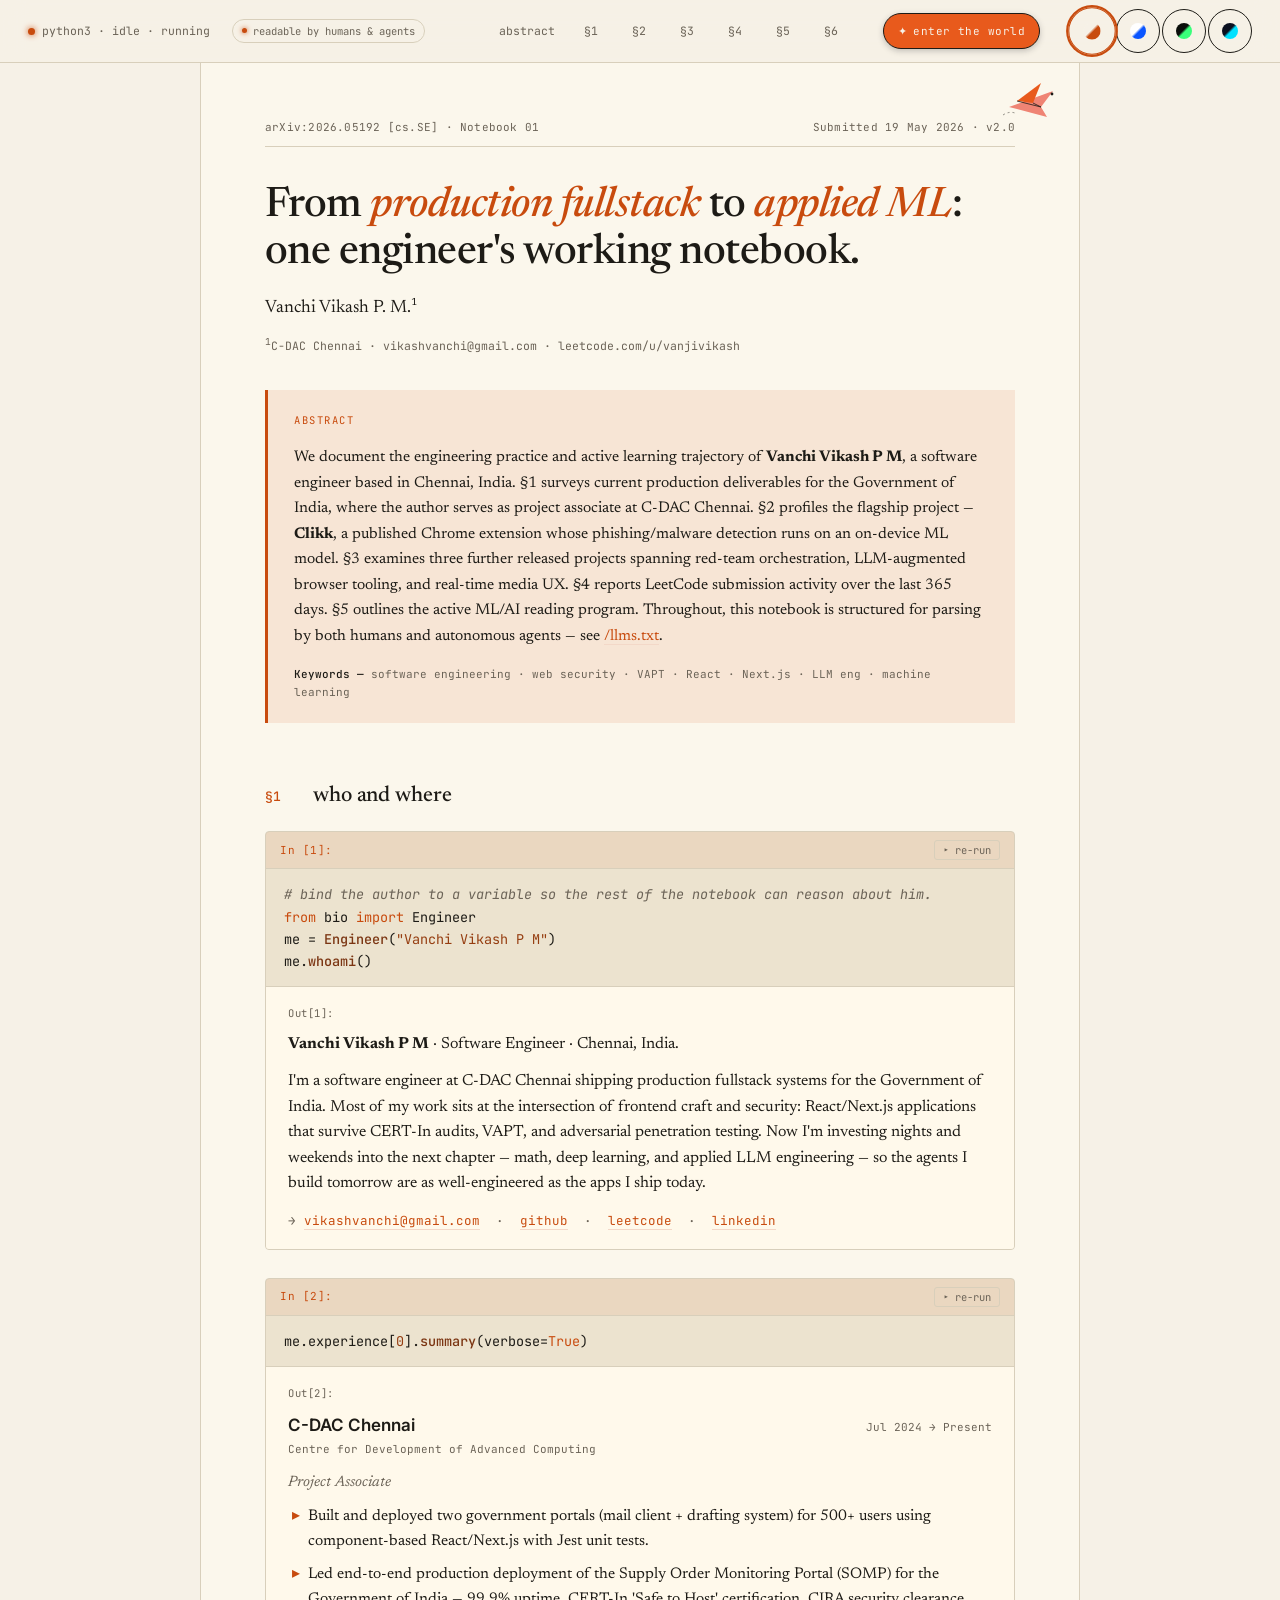
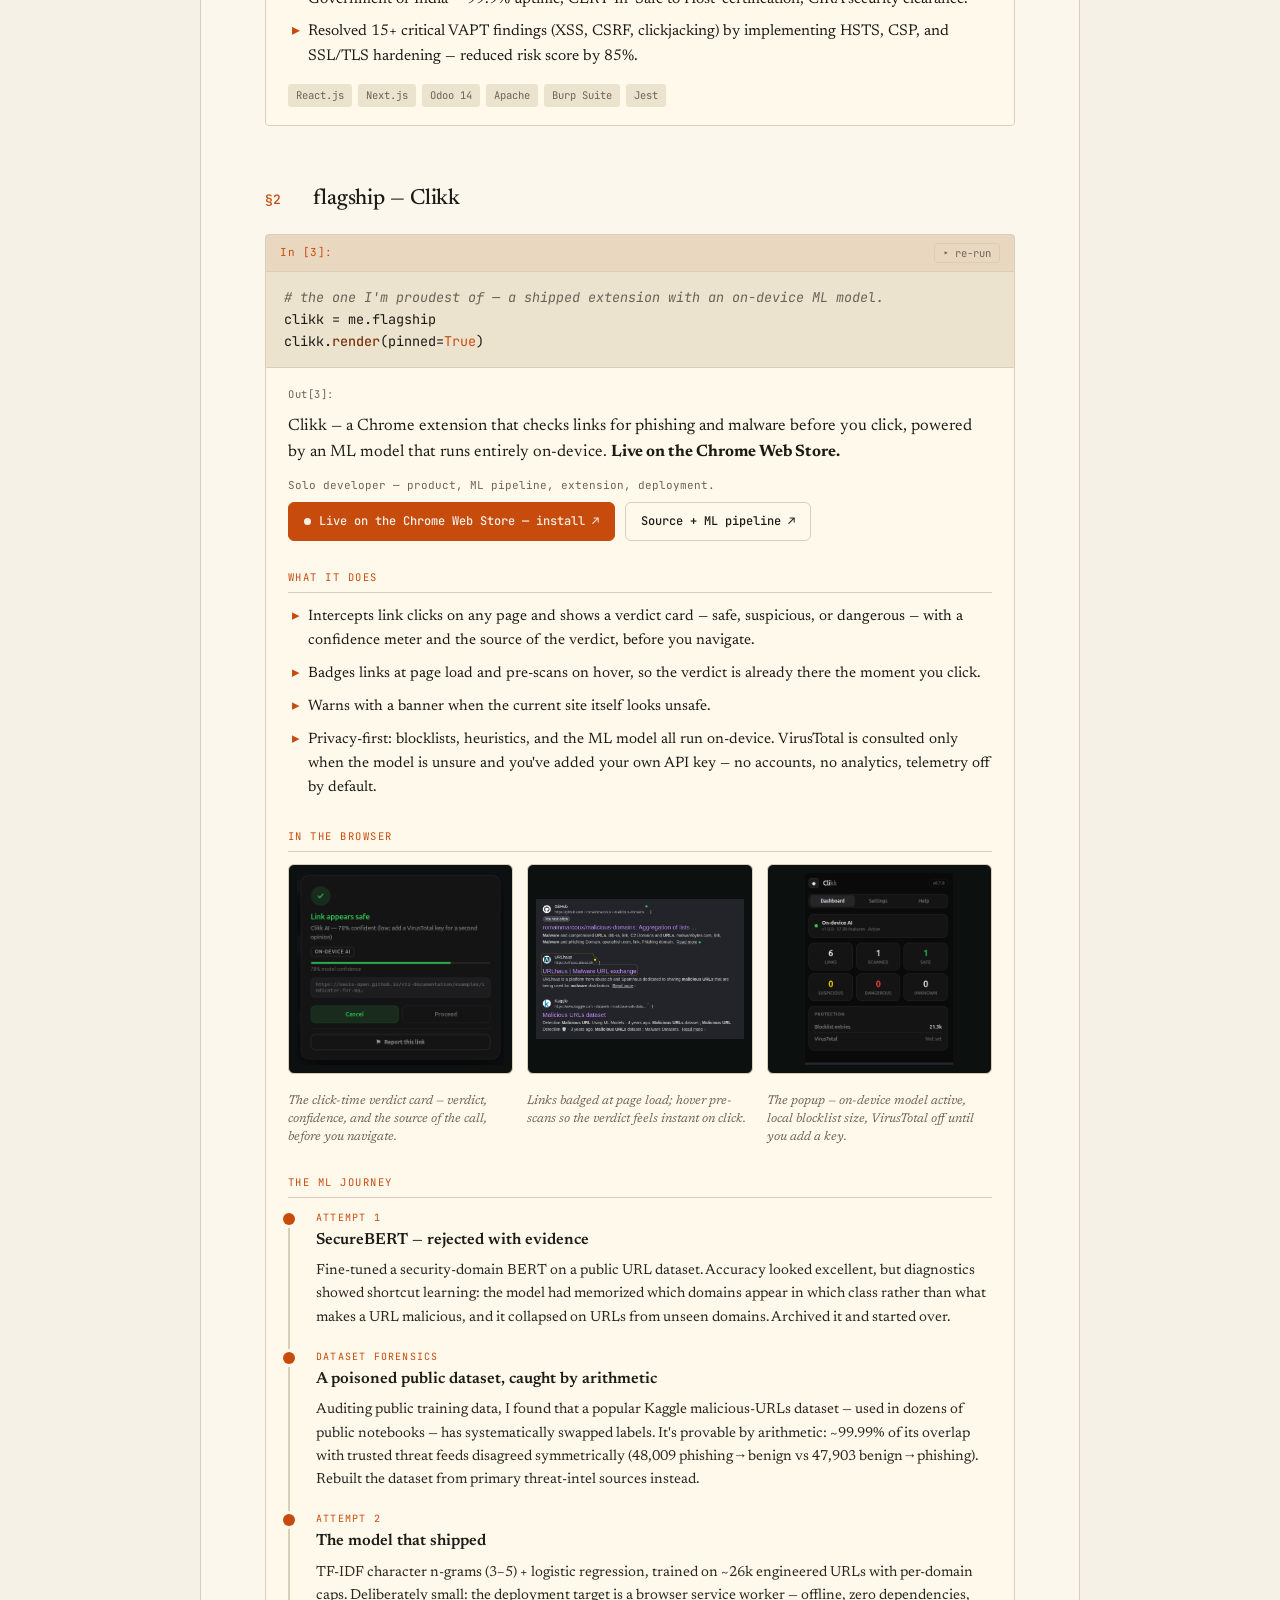
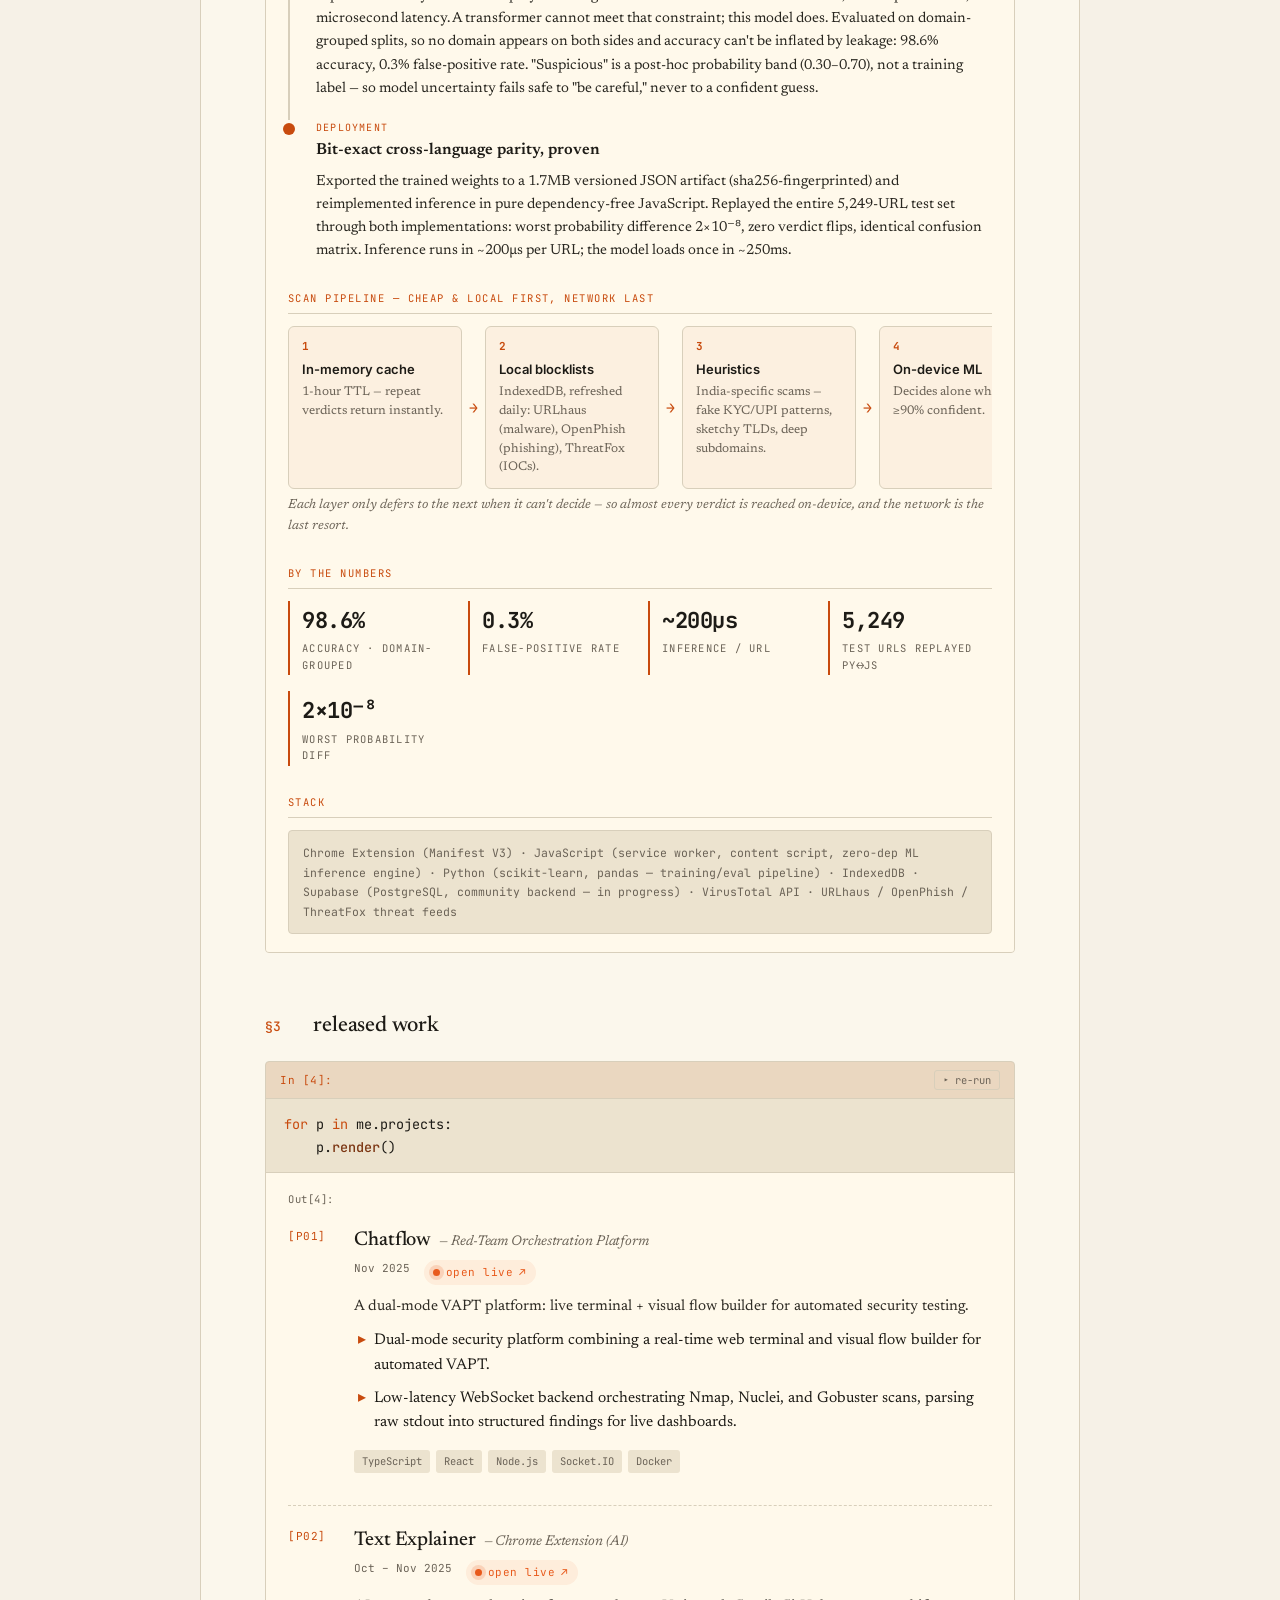
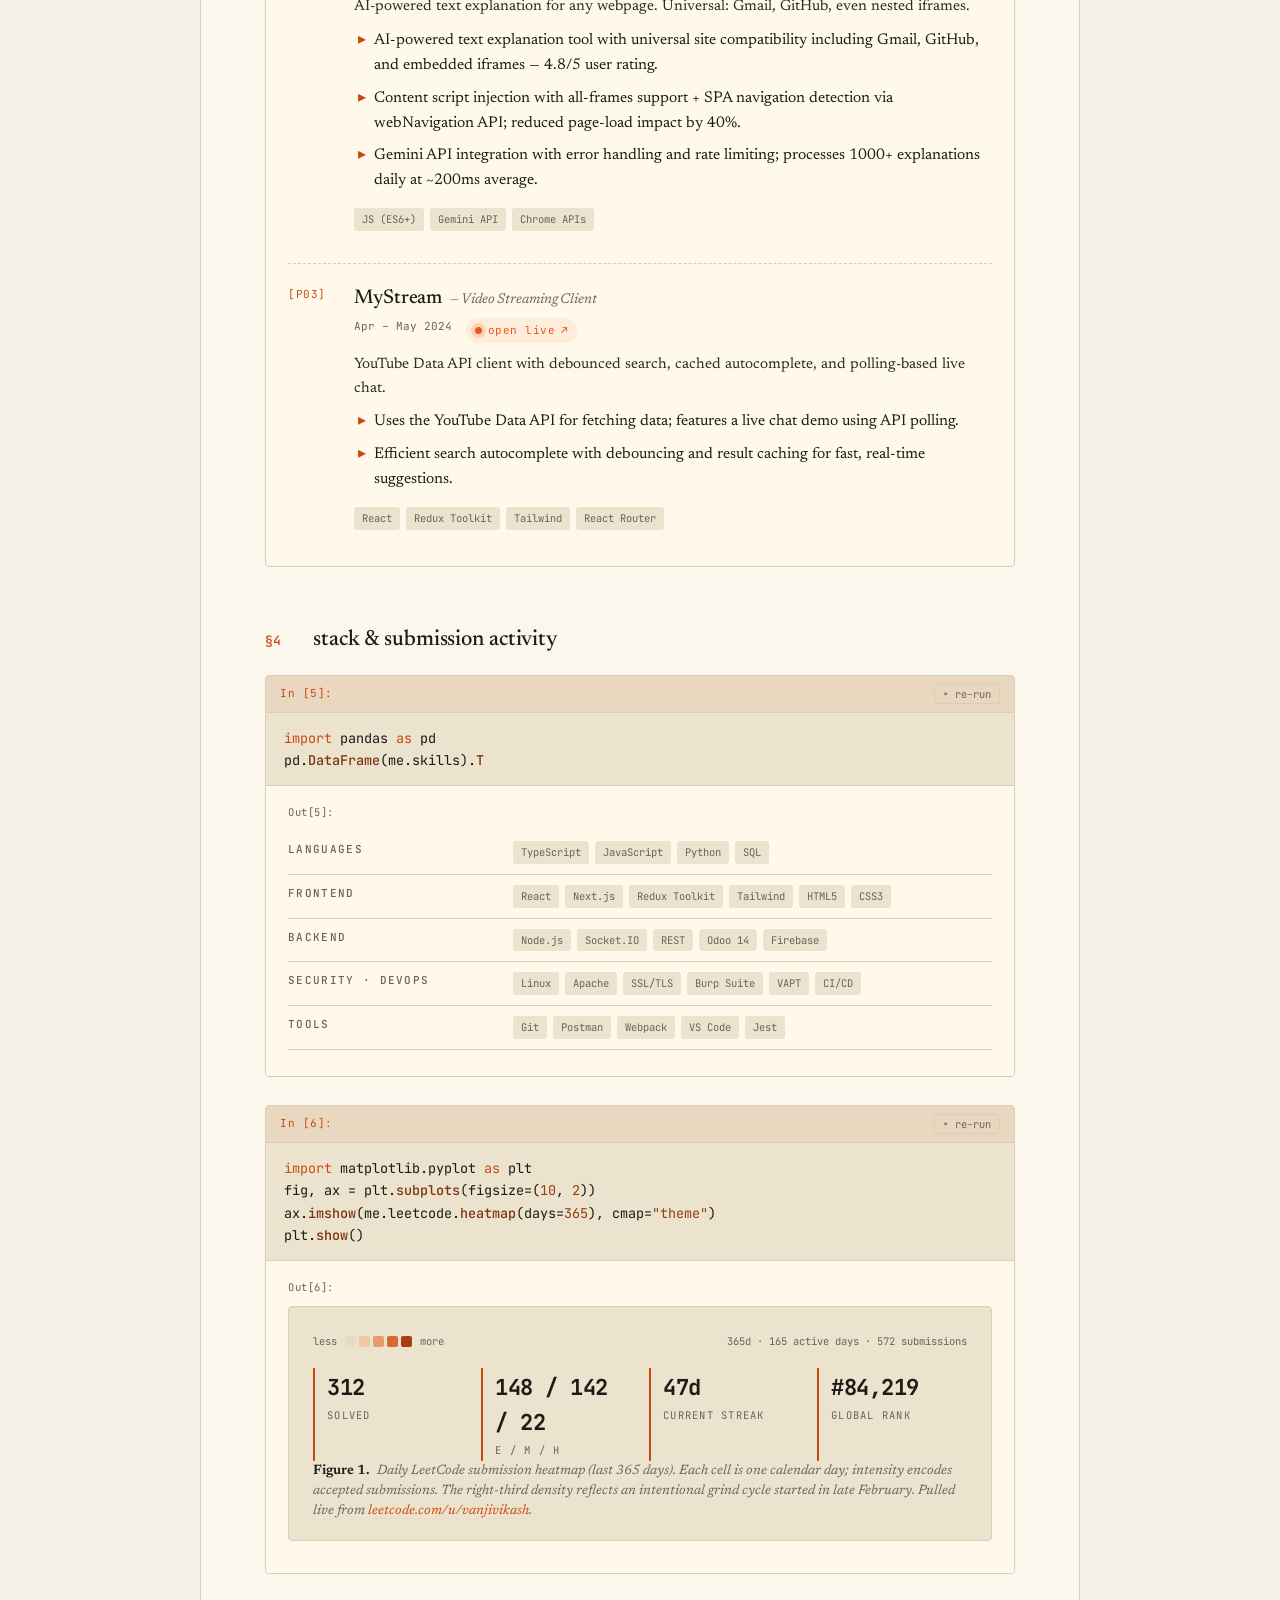
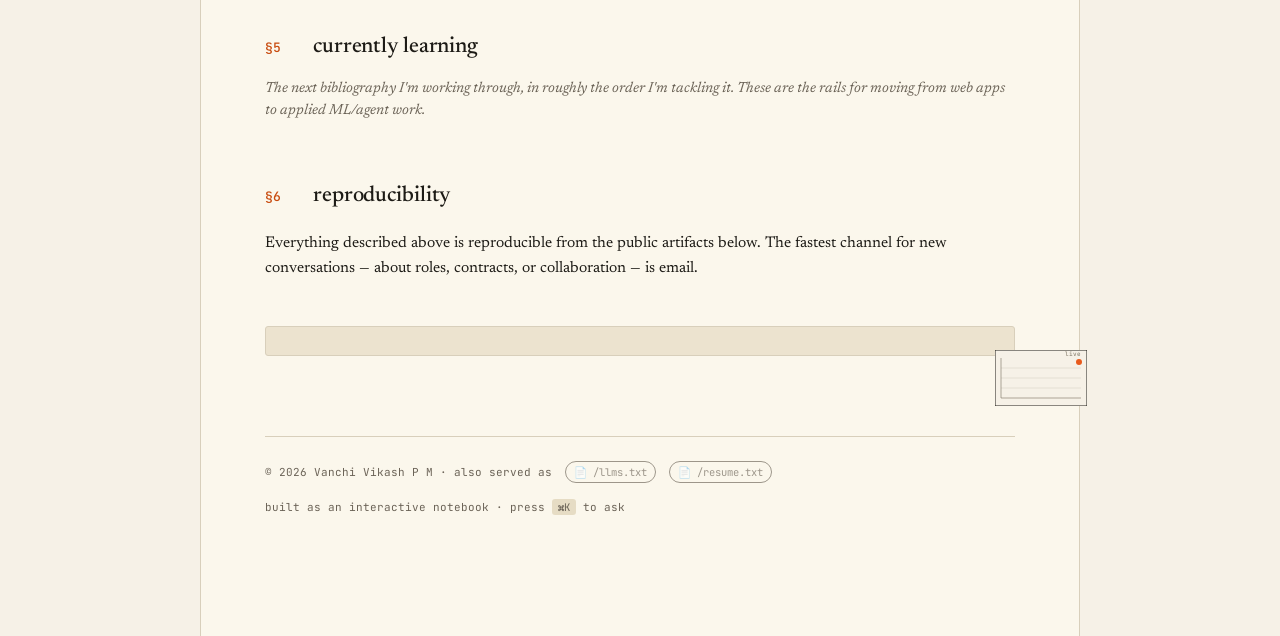
==== commit d06aeb19: "Add flagship Clikk section; fix LeetCode handle typo Introduce Clikk (published Chrome extension wit" ====
--- a/index.html
+++ b/index.html
@@ -523,6 +523,92 @@
   [data-ask-chat] {
     bottom: calc(16px + env(safe-area-inset-bottom, 0px)) !important;
   }
+
+  /* ───────── §2 FLAGSHIP (Clikk) ───────── */
+  .clikk-lead { font-size: 16.5px; line-height: 1.6; margin: 0 0 12px; }
+  .clikk-role { font-family: var(--mono); font-size: 11px; color: var(--dim); margin: 0 0 14px; }
+  .clikk-cta { display: flex; flex-wrap: wrap; gap: 10px; align-items: center; margin: 0 0 4px; }
+  .clikk-install, .clikk-ghost {
+    font-family: var(--mono); font-size: 12px; font-weight: 500;
+    display: inline-flex; align-items: center; gap: 8px;
+    padding: 9px 15px; border-radius: 6px; border: 1px solid var(--rule);
+  }
+  .clikk-install { background: var(--accent); color: var(--bg); border-color: var(--accent); }
+  .clikk-install:hover { background: color-mix(in srgb, var(--accent) 86%, #000); }
+  .clikk-install .dot {
+    width: 7px; height: 7px; border-radius: 50%; background: var(--bg);
+    box-shadow: 0 0 0 0 var(--bg); animation: pulse 2.2s ease-in-out infinite;
+  }
+  .clikk-ghost { background: transparent; color: var(--ink); }
+  .clikk-ghost:hover { border-color: var(--accent); color: var(--accent); background: transparent; }
+
+  .clikk-h {
+    font-family: var(--mono); font-size: 10.5px; text-transform: uppercase;
+    letter-spacing: .14em; color: var(--accent);
+    margin: 28px 0 12px; padding-bottom: 6px; border-bottom: 1px solid var(--rule);
+  }
+
+  .clikk-what { padding-left: 20px; margin: 0; }
+  .clikk-what li { margin: 0 0 9px; font-size: 15px; line-height: 1.6; }
+  .clikk-what li::marker { color: var(--accent); content: "▸  "; }
+
+  .clikk-shots { display: grid; grid-template-columns: repeat(3, 1fr); gap: 14px; margin: 4px 0 0; }
+  .clikk-shot { margin: 0; }
+  .clikk-shot img {
+    width: 100%; height: 210px; object-fit: contain; object-position: center;
+    background: #0c110f; border: 1px solid var(--rule); border-radius: 6px; padding: 8px;
+  }
+  .clikk-shot figcaption {
+    font-family: var(--serif); font-style: italic; font-size: 12.5px; line-height: 1.45;
+    color: var(--dim); margin-top: 8px;
+  }
+
+  .clikk-journey { margin: 4px 0 0; }
+  .clikk-stage { position: relative; padding: 0 0 20px 26px; border-left: 2px solid var(--rule); }
+  .clikk-stage:last-child { border-left-color: transparent; padding-bottom: 0; }
+  .clikk-stage::before {
+    content: ""; position: absolute; left: -7px; top: 3px;
+    width: 12px; height: 12px; border-radius: 50%;
+    background: var(--accent); box-shadow: 0 0 0 3px var(--output-bg);
+  }
+  .clikk-stage .st-tag {
+    font-family: var(--mono); font-size: 10px; text-transform: uppercase; letter-spacing: .12em;
+    color: var(--accent);
+  }
+  .clikk-stage h4 { font-family: var(--serif); font-weight: 600; font-size: 16px; margin: 2px 0 6px; }
+  .clikk-stage p { margin: 0; font-size: 14.5px; line-height: 1.6; color: color-mix(in srgb, var(--ink) 84%, var(--dim)); }
+
+  .clikk-pipe {
+    display: flex; align-items: stretch; gap: 0;
+    overflow-x: auto; -webkit-overflow-scrolling: touch; padding-bottom: 6px;
+  }
+  .clikk-pipe::-webkit-scrollbar { height: 6px; }
+  .clikk-pipe::-webkit-scrollbar-thumb { background: var(--rule); border-radius: 3px; }
+  .clikk-node {
+    flex: 0 0 auto; width: 174px;
+    border: 1px solid var(--rule); border-radius: 6px;
+    background: color-mix(in srgb, var(--accent) 5%, var(--output-bg));
+    padding: 11px 13px;
+  }
+  .clikk-node .pn { font-family: var(--mono); font-size: 11px; font-weight: 700; color: var(--accent); }
+  .clikk-node .pt { font-family: var(--sans); font-weight: 600; font-size: 13px; margin: 3px 0 4px; }
+  .clikk-node .pd { font-size: 12.5px; line-height: 1.5; color: var(--dim); }
+  .clikk-arrow { flex: 0 0 auto; align-self: center; padding: 0 7px; font-family: var(--mono); font-size: 15px; color: var(--accent); }
+  .clikk-pipe-note { font-family: var(--serif); font-style: italic; font-size: 13px; color: var(--dim); margin: 6px 0 0; }
+
+  .clikk-metrics { display: grid; grid-template-columns: repeat(auto-fit, minmax(132px, 1fr)); gap: 16px; margin: 4px 0 0; }
+
+  .clikk-stack {
+    font-family: var(--mono); font-size: 11.5px; line-height: 1.7; color: var(--dim);
+    margin: 4px 0 0; padding: 12px 14px;
+    background: var(--code-bg); border: 1px solid var(--rule); border-radius: 4px;
+  }
+
+  @media (max-width: 720px) {
+    .clikk-shots { grid-template-columns: 1fr; }
+    .clikk-shot img { height: 260px; }
+    .clikk-metrics { grid-template-columns: repeat(2, 1fr); }
+  }
 </style>
 </head>
 <body style="font-family: Newsreader">
@@ -535,10 +621,11 @@
   <nav class="nav">
     <a href="#abstract">abstract</a>
     <a href="#experience">§1</a>
-    <a href="#projects">§2</a>
-    <a href="#leetcode">§3</a>
-    <a href="#learning">§4</a>
-    <a href="#contact">§5</a>
+    <a href="#flagship">§2</a>
+    <a href="#projects">§3</a>
+    <a href="#leetcode">§4</a>
+    <a href="#learning">§5</a>
+    <a href="#contact">§6</a>
   </nav>
   <div class="themes" role="radiogroup" aria-label="Theme">
     <button data-t="paper"    aria-pressed="true"  title="Paper"></button>
@@ -561,7 +648,7 @@
     Vanchi Vikash P. M.<sup>1</sup>
   </p>
   <p class="affil">
-    <sup>1</sup>C-DAC Chennai · <a href="mailto:vikashvanchi@gmail.com">vikashvanchi@gmail.com</a> · <a id="lc-link" href="#" target="_blank" rel="noopener">leetcode.com/u/vanjiivikash</a>
+    <sup>1</sup>C-DAC Chennai · <a href="mailto:vikashvanchi@gmail.com">vikashvanchi@gmail.com</a> · <a id="lc-link" href="#" target="_blank" rel="noopener">leetcode.com/u/vanjivikash</a>
   </p>
 
   <section class="abstract" id="abstract">
@@ -591,45 +678,56 @@
     <div class="out" data-n="2" id="out-2"></div>
   </div>
 
-  <!-- ───── §2 Projects ───── -->
-  <h2 class="sec" id="projects"><span class="num">§2</span> released work</h2>
+  <!-- ───── §2 Flagship: Clikk ───── -->
+  <h2 class="sec" id="flagship"><span class="num">§2</span> flagship — Clikk</h2>
+
+  <div class="cell" data-cell="clikk">
+    <div class="gutter"><span class="label">In&nbsp;[3]:</span><button class="run" data-run>▸ re-run</button></div>
+<div class="code"><span class="com"># the one I'm proudest of — a shipped extension with an on-device ML model.</span>
+clikk = me.flagship
+clikk.<span class="fn">render</span>(pinned=<span class="kw">True</span>)</div>
+    <div class="out" data-n="3" id="out-clikk"></div>
+  </div>
+
+  <!-- ───── §3 Projects ───── -->
+  <h2 class="sec" id="projects"><span class="num">§3</span> released work</h2>
 
   <div class="cell" data-cell="3">
-    <div class="gutter"><span class="label">In&nbsp;[3]:</span><button class="run" data-run>▸ re-run</button></div>
+    <div class="gutter"><span class="label">In&nbsp;[4]:</span><button class="run" data-run>▸ re-run</button></div>
 <div class="code"><span class="kw">for</span> p <span class="kw">in</span> me.projects:
     p.<span class="fn">render</span>()</div>
-    <div class="out" data-n="3" id="out-3"></div>
+    <div class="out" data-n="4" id="out-3"></div>
   </div>
 
-  <!-- ───── §3 Skills + LeetCode ───── -->
-  <h2 class="sec" id="leetcode"><span class="num">§3</span> stack &amp; submission activity</h2>
+  <!-- ───── §4 Skills + LeetCode ───── -->
+  <h2 class="sec" id="leetcode"><span class="num">§4</span> stack &amp; submission activity</h2>
 
   <div class="cell" data-cell="4">
-    <div class="gutter"><span class="label">In&nbsp;[4]:</span><button class="run" data-run>▸ re-run</button></div>
+    <div class="gutter"><span class="label">In&nbsp;[5]:</span><button class="run" data-run>▸ re-run</button></div>
 <div class="code"><span class="kw">import</span> pandas <span class="kw">as</span> pd
 pd.<span class="fn">DataFrame</span>(me.skills).<span class="fn">T</span></div>
-    <div class="out" data-n="4" id="out-4"></div>
+    <div class="out" data-n="5" id="out-4"></div>
   </div>
 
   <div class="cell" data-cell="5">
-    <div class="gutter"><span class="label">In&nbsp;[5]:</span><button class="run" data-run>▸ re-run</button></div>
+    <div class="gutter"><span class="label">In&nbsp;[6]:</span><button class="run" data-run>▸ re-run</button></div>
 <div class="code"><span class="kw">import</span> matplotlib.pyplot <span class="kw">as</span> plt
 fig, ax = plt.<span class="fn">subplots</span>(figsize=(<span class="str">10</span>, <span class="str">2</span>))
 ax.<span class="fn">imshow</span>(me.leetcode.<span class="fn">heatmap</span>(days=<span class="str">365</span>), cmap=<span class="str">"theme"</span>)
 plt.<span class="fn">show</span>()</div>
-    <div class="out" data-n="5" id="out-5"></div>
+    <div class="out" data-n="6" id="out-5"></div>
   </div>
 
-  <!-- ───── §4 Currently learning ───── -->
-  <h2 class="sec" id="learning"><span class="num">§4</span> currently learning</h2>
+  <!-- ───── §5 Currently learning ───── -->
+  <h2 class="sec" id="learning"><span class="num">§5</span> currently learning</h2>
   <p style="margin: -4px 0 14px; font-style: italic; color: var(--dim); font-size: 14.5px;">
     The next bibliography I'm working through, in roughly the order I'm tackling it.
     These are the rails for moving from web apps to applied ML/agent work.
   </p>
   <ol class="refs" id="refs-list"></ol>
 
-  <!-- ───── §5 Contact ───── -->
-  <h2 class="sec" id="contact"><span class="num">§5</span> reproducibility</h2>
+  <!-- ───── §6 Contact ───── -->
+  <h2 class="sec" id="contact"><span class="num">§6</span> reproducibility</h2>
   <p style="font-size: 15.5px; line-height: 1.65; margin-bottom: 8px;">
     Everything described above is reproducible from the public artifacts below.
     The fastest channel for new conversations — about roles, contracts, or collaboration — is email.
@@ -656,5 +754,8 @@
 <script src="world-art.js"></script>
 <script src="world.js"></script>
 <script src="world-cta.js"></script>
+<script>window.va=window.va||function(){(window.vaq=window.vaq||[]).push(arguments);};</script>
+<script defer src="/_vercel/insights/script.js"></script>
+<script defer src="/_vercel/speed-insights/script.js"></script>
 </body>
 </html>
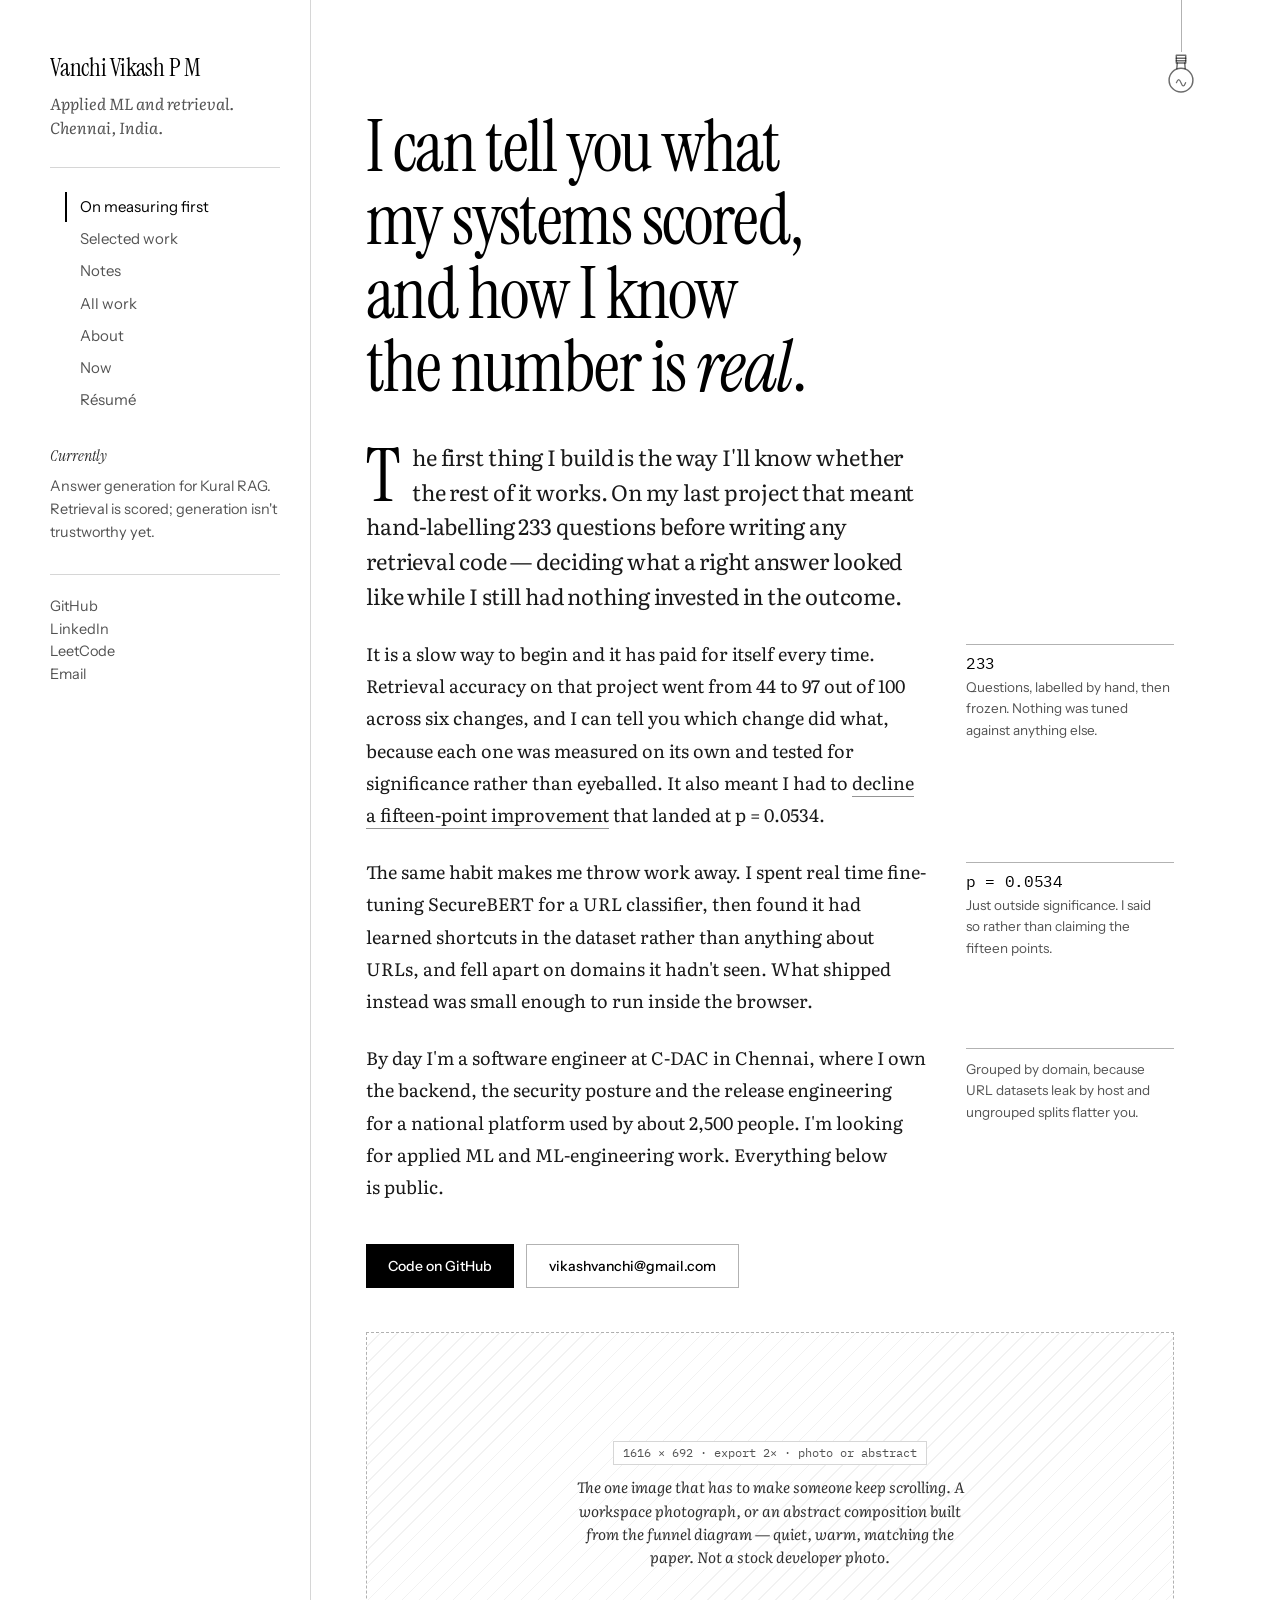
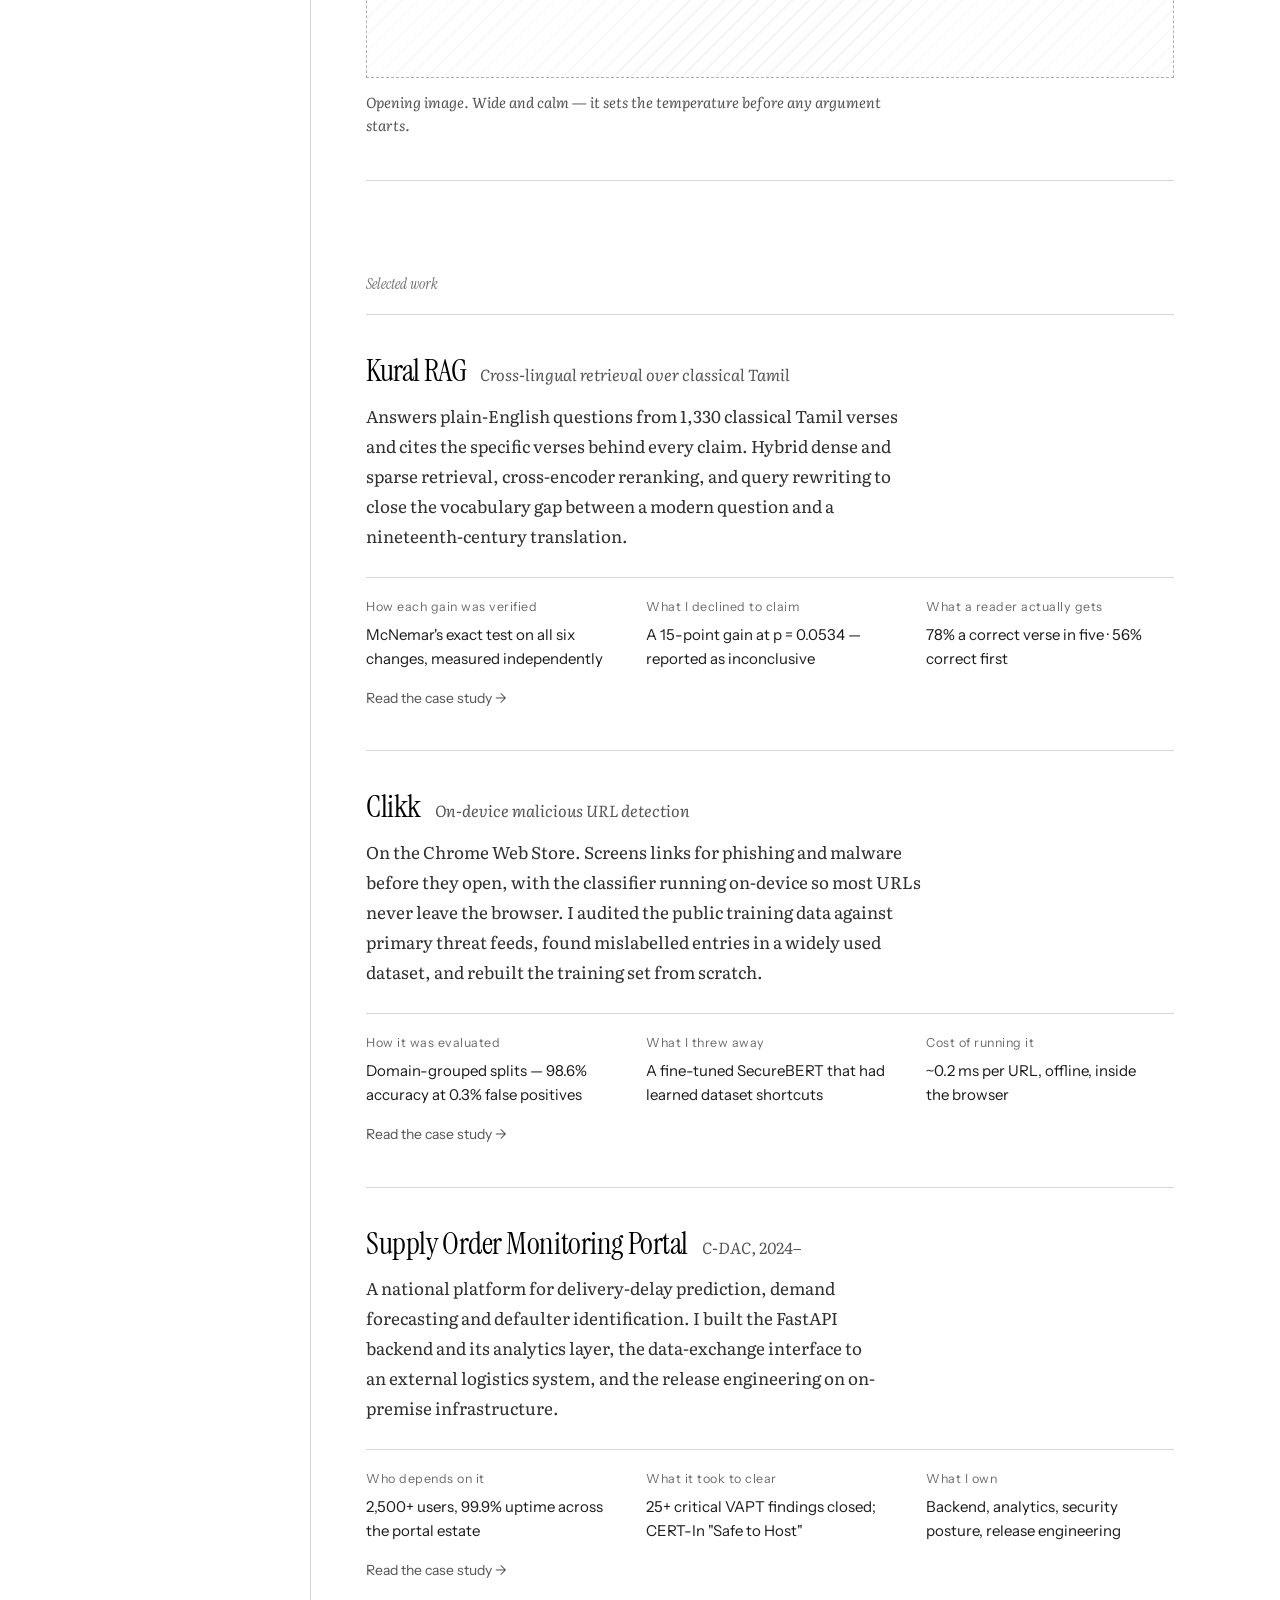
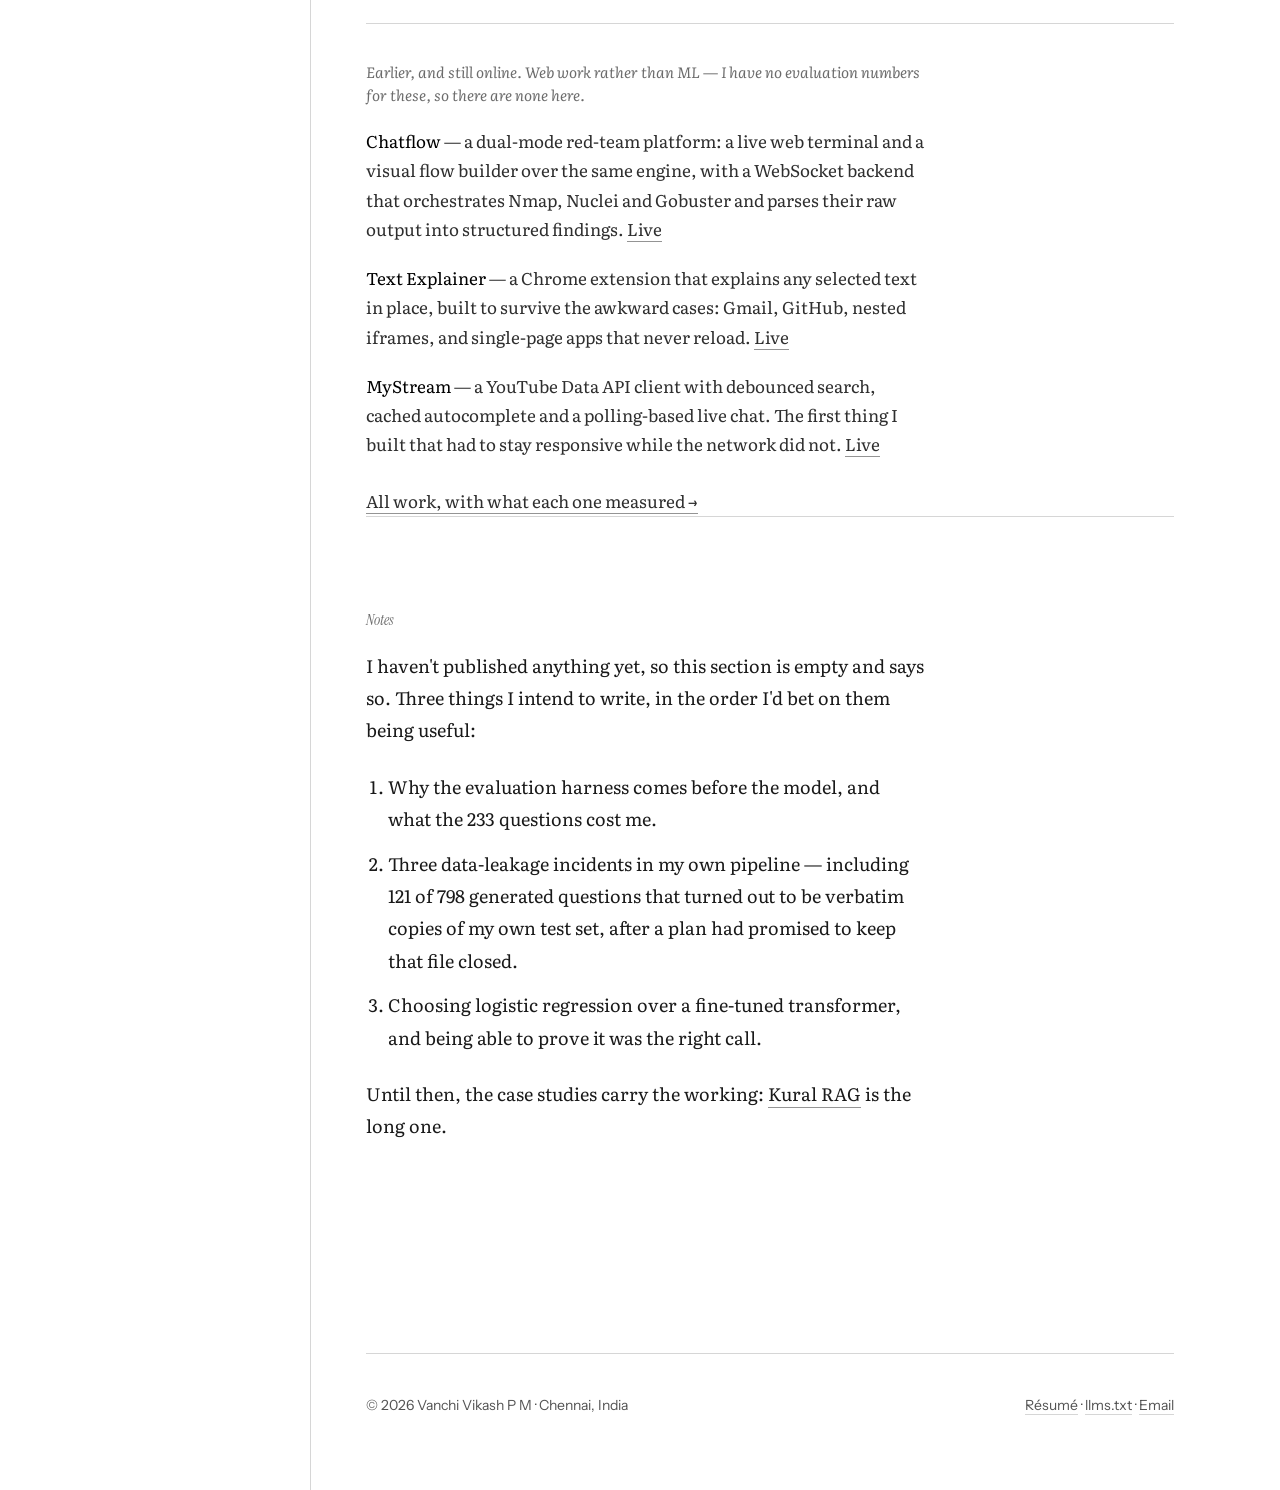
==== commit 0f7746fa: "Rebuild the portfolio as "The Ledger"; keep the notebook as source Replaces the Notebook 01 design w" ====
--- a/index.html
+++ b/index.html
@@ -1,761 +1,292 @@
 <!doctype html>
-<html lang="en">
+<html lang="en" data-theme="light">
 <head>
 <meta charset="utf-8"/>
 <meta name="viewport" content="width=device-width,initial-scale=1,viewport-fit=cover"/>
-<meta name="theme-color" content="#f6f1e7" media="(prefers-color-scheme: light)"/>
-<meta name="theme-color" content="#0b1020" media="(prefers-color-scheme: dark)"/>
-<title>Vanchi Vikash P M — Notebook 01</title>
-<link rel="canonical" href="https://vanchivikash.vercel.app/"/>
-
-<!-- Icons -->
-<link rel="icon" href="favicon.svg" type="image/svg+xml"/>
-<link rel="icon" href="favicon-32.png" sizes="32x32" type="image/png"/>
-<link rel="apple-touch-icon" href="apple-touch-icon.png"/>
-<link rel="manifest" href="site.webmanifest"/>
-
-<!-- Core SEO / social (static so non-JS crawlers see them) -->
-<meta name="description" content="Software engineer at C-DAC Chennai — production fullstack systems for the Government of India that pass CERT-In / VAPT audits, now building toward applied ML and LLM engineering."/>
+<title>Vanchi Vikash P M — applied ML and retrieval</title>
+<link rel="canonical" href="https://vanjivikash.vercel.app/"/>
+<meta name="description" content="Software engineer at C-DAC Chennai. I build the evaluation harness before the model — retrieval, classification, and the measurement work that decides whether either is worth shipping."/>
 <meta name="author" content="Vanchi Vikash P M"/>
 <meta name="robots" content="index,follow,max-snippet:-1,max-image-preview:large"/>
-<meta property="og:site_name" content="Vanchi Vikash"/>
+
+<script>
+/* Set the theme before first paint so the page never flashes. */
+try {
+  var t = localStorage.getItem("ledger.theme");
+  if (!t) t = matchMedia("(prefers-color-scheme: dark)").matches ? "dark" : "light";
+  document.documentElement.dataset.theme = t;
+} catch (e) {}
+</script>
+<meta name="theme-color" content="#ffffff" media="(prefers-color-scheme: light)"/>
+<meta name="theme-color" content="#000000" media="(prefers-color-scheme: dark)"/>
+
+<link rel="icon" href="/favicon.svg" type="image/svg+xml"/>
+<link rel="icon" href="/favicon-32.png" sizes="32x32" type="image/png"/>
+<link rel="apple-touch-icon" href="/apple-touch-icon.png"/>
+
+<meta property="og:site_name" content="Vanchi Vikash P M"/>
 <meta property="og:type" content="profile"/>
-<meta property="og:title" content="Vanchi Vikash P M · Software Engineer"/>
-<meta property="og:description" content="Production fullstack & web security, teaching myself the next layer with ML."/>
-<meta property="og:url" content="https://vanchivikash.vercel.app/"/>
-<meta property="og:image" content="https://vanchivikash.vercel.app/og.png"/>
-<meta property="og:image:width" content="1200"/>
-<meta property="og:image:height" content="630"/>
-<meta property="og:image:alt" content="Vanchi Vikash P M — from production fullstack to applied ML"/>
-<meta property="og:locale" content="en_US"/>
+<meta property="og:title" content="Vanchi Vikash P M — applied ML and retrieval"/>
+<meta property="og:description" content="The first thing I build is the way I'll know whether the rest of it works."/>
+<meta property="og:url" content="https://vanjivikash.vercel.app/"/>
+<meta property="og:image" content="https://vanjivikash.vercel.app/og.png"/>
 <meta name="twitter:card" content="summary_large_image"/>
-<meta name="twitter:title" content="Vanchi Vikash P M · Software Engineer"/>
-<meta name="twitter:description" content="Production fullstack & web security, teaching myself the next layer with ML."/>
-<meta name="twitter:image" content="https://vanchivikash.vercel.app/og.png"/>
-<meta name="twitter:image:alt" content="Vanchi Vikash P M — from production fullstack to applied ML"/>
+
 <link rel="preconnect" href="https://fonts.googleapis.com">
 <link rel="preconnect" href="https://fonts.gstatic.com" crossorigin>
-<link href="https://fonts.googleapis.com/css2?family=Newsreader:ital,opsz,wght@0,6..72,400;0,6..72,500;0,6..72,600;1,6..72,400&family=JetBrains+Mono:wght@400;500;700&family=Inter:wght@400;500;600&family=Archivo:wght@400;500;700&family=Archivo+Black&family=Caveat:wght@500;600;700&display=swap" rel="stylesheet">
-<link rel="stylesheet" href="world.css">
-<link rel="alternate" type="text/plain" href="llms.txt" title="llms.txt — agent-readable">
-<style>
-  /* ───────── THEME TOKENS ───────── */
-  :root, [data-theme="paper"] {
-    --bg: #f6f1e7;
-    --surface: #fbf7ec;
-    --ink: #1d1b16;
-    --dim: #6b6357;
-    --rule: #d8cfbb;
-    --accent: #c84b0e;
-    --accent-soft: #f3d8c8;
-    --code-bg: #ece3cf;
-    --output-bg: #fff9eb;
-    --hl-bg: rgba(200,75,14,.10);
-    --tag-bg: #ece3cf;
-    --kbd: #e6dcc4;
-    --hm-0: #e6dcc4; --hm-1: #f0c8a8; --hm-2: #e89a6c; --hm-3: #d56b32; --hm-4: #a83e10;
-    --serif: "Newsreader", "Iowan Old Style", Georgia, serif;
-    --mono: "JetBrains Mono", ui-monospace, SFMono-Regular, Menlo, monospace;
-    --sans: "Inter", system-ui, sans-serif;
-  }
-  [data-theme="mono"] {
-    --bg: #ffffff;
-    --surface: #fafafa;
-    --ink: #000000;
-    --dim: #6e6e6e;
-    --rule: #e1e1e1;
-    --accent: #0a55ff;
-    --accent-soft: #dde6ff;
-    --code-bg: #f3f3f3;
-    --output-bg: #fbfbfb;
-    --hl-bg: rgba(10,85,255,.07);
-    --tag-bg: #efefef;
-    --kbd: #ebebeb;
-    --hm-0: #ededed; --hm-1: #c8d3f5; --hm-2: #8aa1ee; --hm-3: #4d6fe2; --hm-4: #0a55ff;
-  }
-  [data-theme="terminal"] {
-    --bg: #0a0d0a;
-    --surface: #0e1410;
-    --ink: #b8ffb8;
-    --dim: #6a8e6a;
-    --rule: #1a2a1a;
-    --accent: #39ff7a;
-    --accent-soft: #112a18;
-    --code-bg: #0a1410;
-    --output-bg: #050a07;
-    --hl-bg: rgba(57,255,122,.08);
-    --tag-bg: #112418;
-    --kbd: #15281a;
-    --hm-0: #0e1f12; --hm-1: #0e4429; --hm-2: #006d32; --hm-3: #26a641; --hm-4: #39d353;
-  }
-  [data-theme="midnight"] {
-    --bg: #0b1020;
-    --surface: #111733;
-    --ink: #e6ecff;
-    --dim: #8a93b8;
-    --rule: #232a4a;
-    --accent: #00e1ff;
-    --accent-soft: #122a3a;
-    --code-bg: #0a1230;
-    --output-bg: #08102a;
-    --hl-bg: rgba(0,225,255,.08);
-    --tag-bg: #14204a;
-    --kbd: #1a2452;
-    --hm-0: #131c3a; --hm-1: #1b3a5a; --hm-2: #2073a8; --hm-3: #00b4dc; --hm-4: #00e1ff;
-  }
-
-  * { box-sizing: border-box; }
-  html { -webkit-text-size-adjust: 100%; text-size-adjust: 100%; }
-  html, body { background: var(--bg); color: var(--ink); margin: 0; overflow-x: hidden; }
-  body[data-mode="world"] { overflow-x: visible; }
-  body {
-    font-family: var(--serif);
-    font-size: 17px;
-    line-height: 1.55;
-    transition: background .25s ease, color .25s ease;
-    -webkit-font-smoothing: antialiased;
-  }
-  ::selection { background: var(--accent); color: var(--bg); }
-  a { color: var(--accent); text-decoration: none; border-bottom: 1px solid var(--accent-soft); }
-  a:hover { background: var(--hl-bg); }
-
-  /* ───────── TOP TOOLBAR ───────── */
-  .toolbar {
-    position: sticky; top: 0; z-index: 50;
-    background: color-mix(in srgb, var(--bg) 92%, transparent);
-    backdrop-filter: blur(12px);
-    -webkit-backdrop-filter: blur(12px);
-    border-bottom: 1px solid var(--rule);
-    padding: calc(9px + env(safe-area-inset-top, 0px)) 28px 9px;
-    font-family: var(--mono); font-size: 11.5px;
-    display: flex; align-items: center; gap: 22px;
-    flex-wrap: wrap;
-  }
-  .toolbar .kernel { display: flex; align-items: center; gap: 7px; color: var(--dim); }
-  .toolbar .kernel::before {
-    content: ""; width: 7px; height: 7px; border-radius: 50%;
-    background: var(--accent);
-    box-shadow: 0 0 6px var(--accent);
-    animation: pulse 2.2s ease-in-out infinite;
-    flex: 0 0 auto;
-  }
-  @keyframes pulse { 0%,100% { opacity: 1 } 50% { opacity: .35 } }
-  .toolbar .nav { display: flex; gap: 4px; color: var(--dim); margin-left: auto; flex-wrap: wrap; }
-  .toolbar .nav a {
-    border: none; color: var(--dim);
-    display: inline-flex; align-items: center; justify-content: center;
-    min-width: 44px; min-height: 44px;
-    padding: 6px 10px;
-    border-radius: 6px;
-  }
-  .toolbar .nav a:hover { color: var(--ink); background: transparent; }
-  .toolbar .themes { display: flex; gap: 2px; }
-  .toolbar .themes button {
-    all: unset; cursor: pointer;
-    width: 44px; height: 44px;
-    background-clip: content-box;
-    padding: 13px;
-    box-sizing: border-box;
-    border-radius: 50%;
-    /* ink contrasts the toolbar in every theme, so dark swatches stay visible */
-    border: 1.5px solid var(--ink);
-    transition: transform .15s, border-color .15s, box-shadow .15s;
-  }
-  .toolbar .themes button[aria-pressed="true"] {
-    border-color: var(--accent);
-    box-shadow: 0 0 0 2px var(--accent);
-    transform: scale(1.08);
-  }
-  /* two-tone swatch: theme bg + theme accent. The accent half stays vivid
-     against any toolbar, so a swatch can't vanish when its bg matches the
-     current theme's background. */
-  .toolbar .themes button[data-t="paper"]    { background-image: linear-gradient(135deg, #f6f1e7 0 48%, #c84b0e 52% 100%); }
-  .toolbar .themes button[data-t="mono"]     { background-image: linear-gradient(135deg, #ffffff 0 48%, #0a55ff 52% 100%); }
-  .toolbar .themes button[data-t="terminal"] { background-image: linear-gradient(135deg, #0a0d0a 0 48%, #39ff7a 52% 100%); }
-  .toolbar .themes button[data-t="midnight"] { background-image: linear-gradient(135deg, #0b1020 0 48%, #00e1ff 52% 100%); }
-  .toolbar .agent-pill {
-    font-family: var(--mono); font-size: 10.5px; color: var(--dim);
-    padding: 3px 9px; border: 1px solid var(--rule); border-radius: 999px;
-    display: inline-flex; align-items: center; gap: 6px;
-  }
-  .toolbar .agent-pill .dot {
-    width: 5px; height: 5px; border-radius: 50%;
-    background: var(--accent); box-shadow: 0 0 5px var(--accent);
-  }
-
-  /* Toolbar mobile reflow */
-  @media (max-width: 720px) {
-    .toolbar { padding-left: 16px; padding-right: 16px; gap: 12px; }
-    .toolbar .agent-pill { display: none; }
-  }
-  @media (max-width: 600px) {
-    .toolbar { gap: 8px; }
-    .toolbar .nav {
-      order: 99;
-      margin: 0 -16px;
-      padding: 0 16px 4px;
-      width: calc(100% + 32px);
-      flex-wrap: nowrap;
-      overflow-x: auto;
-      scrollbar-width: none;
-      -webkit-overflow-scrolling: touch;
+<link href="https://fonts.googleapis.com/css2?family=Instrument+Serif:ital@0;1&family=Literata:ital,opsz,wght@0,7..72,400;0,7..72,500;0,7..72,600;1,7..72,400&family=Instrument+Sans:ital,wght@0,400;0,500;0,600;1,400&family=IBM+Plex+Mono:wght@400;500&display=swap" rel="stylesheet">
+<link rel="stylesheet" href="/ledger.css">
+
+<link rel="alternate" type="text/plain" href="/llms.txt" title="llms.txt — agent-readable summary"/>
+<link rel="alternate" type="text/plain" href="/resume.txt" title="Plain-text resume"/>
+
+<script type="application/ld+json">
+{
+  "@context": "https://schema.org",
+  "@graph": [
+    {
+      "@type": "Person",
+      "@id": "https://vanjivikash.vercel.app/#person",
+      "name": "Vanchi Vikash P M",
+      "alternateName": "Vanchi Vikash",
+      "jobTitle": "Software Engineer",
+      "description": "Engineer building applied ML and retrieval systems end to end — evaluation harness first, then measured improvement.",
+      "email": "mailto:vikashvanchi@gmail.com",
+      "url": "https://vanjivikash.vercel.app",
+      "image": "https://vanjivikash.vercel.app/og.png",
+      "address": { "@type": "PostalAddress", "addressLocality": "Chennai", "addressRegion": "Tamil Nadu", "addressCountry": "IN" },
+      "worksFor": { "@type": "Organization", "name": "Centre for Development of Advanced Computing (C-DAC), Chennai" },
+      "alumniOf": { "@type": "CollegeOrUniversity", "name": "Amrita Vishwa Vidyapeetham" },
+      "knowsAbout": ["Applied machine learning", "Information retrieval", "Retrieval-augmented generation", "Model evaluation", "Web security", "Full-stack engineering"],
+      "sameAs": [
+        "https://github.com/vanji-creator",
+        "https://www.linkedin.com/in/vanjivikash",
+        "https://leetcode.com/u/vanjivikash"
+      ]
+    },
+    {
+      "@type": "ProfilePage",
+      "@id": "https://vanjivikash.vercel.app/#page",
+      "url": "https://vanjivikash.vercel.app/",
+      "name": "Vanchi Vikash P M — applied ML and retrieval",
+      "about": { "@id": "https://vanjivikash.vercel.app/#person" },
+      "isPartOf": { "@type": "WebSite", "name": "Vanchi Vikash P M", "url": "https://vanjivikash.vercel.app" }
+    },
+    {
+      "@type": "SoftwareApplication",
+      "@id": "https://vanjivikash.vercel.app/#clikk",
+      "name": "Clikk",
+      "applicationCategory": "BrowserApplication",
+      "operatingSystem": "Chrome",
+      "description": "A Chrome extension that screens links for phishing and malware before they open, with the classifier running on-device.",
+      "url": "https://chromewebstore.google.com/detail/ebnadedjcjlnhbdcfogbglecfoimhmom",
+      "author": { "@id": "https://vanjivikash.vercel.app/#person" }
     }
-    .toolbar .nav::-webkit-scrollbar { display: none; }
-    .toolbar .nav a { min-width: 38px; min-height: 36px; padding: 4px 8px; }
-    .toolbar .themes { margin-left: auto; }
-  }
-  @media (max-width: 420px) {
-    .toolbar .kernel { font-size: 0; gap: 0; }
-    .toolbar .kernel::before { width: 9px; height: 9px; }
-  }
-
-  /* ───────── PAGE FRAME ───────── */
-  .paper {
-    max-width: 880px;
-    margin: 0 auto;
-    padding: 56px 64px 120px;
-    background: var(--surface);
-    min-height: 100vh;
-    border-left: 1px solid var(--rule);
-    border-right: 1px solid var(--rule);
-    position: relative;
-  }
-  /* Subtle paper grain */
-  [data-theme="paper"] .paper::before,
-  [data-theme="mono"]  .paper::before {
-    content: ""; position: absolute; inset: 0; pointer-events: none;
-    background-image: radial-gradient(circle at 30% 20%, rgba(0,0,0,.012) 1px, transparent 1px),
-                      radial-gradient(circle at 70% 60%, rgba(0,0,0,.012) 1px, transparent 1px);
-    background-size: 6px 6px, 9px 9px;
-  }
-
-  /* ───────── HEADER ───────── */
-  .arxiv-line {
-    font-family: var(--mono); font-size: 11px;
-    color: var(--dim);
-    display: flex; justify-content: space-between;
-    border-bottom: 1px solid var(--rule);
-    padding-bottom: 10px; margin-bottom: 36px;
-    letter-spacing: .02em;
-  }
-  .title {
-    font-family: var(--serif); font-weight: 500;
-    font-size: 42px; line-height: 1.12;
-    letter-spacing: -.012em;
-    margin: 0 0 14px;
-    text-wrap: balance;
-  }
-  .title em { font-style: italic; color: var(--accent); }
-  .authors {
-    font-family: var(--serif); font-size: 18px;
-    margin: 18px 0 4px;
-  }
-  .authors sup { font-size: 10px; }
-  .affil { font-family: var(--mono); font-size: 11.5px; color: var(--dim); }
-  .affil a { color: var(--dim); border: none; }
-  .affil a:hover { color: var(--accent); }
-
-  /* ───────── ABSTRACT ───────── */
-  .abstract {
-    margin: 36px 0 14px;
-    padding: 22px 26px;
-    border-left: 3px solid var(--accent);
-    background: var(--hl-bg);
-    font-size: 15.5px; line-height: 1.65;
-  }
-  .abstract .label {
-    font-family: var(--mono); font-size: 10.5px;
-    text-transform: uppercase; letter-spacing: .15em;
-    color: var(--accent); margin-bottom: 8px;
-  }
-  .keywords {
-    font-family: var(--mono); font-size: 11px; color: var(--dim);
-    margin: 12px 0 0;
-  }
-  .keywords b { color: var(--ink); font-weight: 500; }
-
-  /* ───────── SECTION HEADINGS ───────── */
-  h2.sec {
-    font-family: var(--serif); font-weight: 500;
-    font-size: 22px; letter-spacing: -.005em;
-    margin: 56px 0 18px;
-    display: flex; align-items: baseline; gap: 16px;
-  }
-  h2.sec .num {
-    font-family: var(--mono); font-size: 13px;
-    color: var(--accent);
-    min-width: 32px;
-  }
-
-  /* ───────── CODE CELLS (Jupyter feel) ───────── */
-  .cell {
-    margin: 16px 0 28px;
-    border: 1px solid var(--rule);
-    border-radius: 4px;
-    overflow: hidden;
-    background: var(--code-bg);
-  }
-  .cell .gutter {
-    font-family: var(--mono); font-size: 11px;
-    color: var(--accent);
-    padding: 8px 14px;
-    background: color-mix(in srgb, var(--accent) 8%, transparent);
-    border-bottom: 1px solid var(--rule);
-    display: flex; align-items: center; gap: 10px;
-  }
-  .cell .gutter .label { letter-spacing: .05em; }
-  .cell .gutter .run {
-    margin-left: auto; cursor: pointer;
-    font-family: var(--mono); font-size: 10.5px;
-    color: var(--dim); padding: 2px 8px;
-    border: 1px solid var(--rule); border-radius: 3px;
-    background: transparent; transition: all .15s;
-  }
-  .cell .gutter .run:hover { color: var(--accent); border-color: var(--accent); }
-  .cell .code {
-    font-family: var(--mono); font-size: 13.5px; line-height: 1.65;
-    padding: 14px 18px;
-    white-space: pre-wrap;
-  }
-  .cell .code .kw  { color: var(--accent); }
-  .cell .code .str { color: color-mix(in srgb, var(--accent) 70%, var(--ink)); }
-  .cell .code .com { color: var(--dim); font-style: italic; }
-  .cell .code .fn  { color: color-mix(in srgb, var(--accent) 55%, var(--ink)); font-weight: 500; }
-
-  .cell .out {
-    background: var(--output-bg);
-    border-top: 1px solid var(--rule);
-    padding: 18px 22px;
-    font-family: var(--serif); font-size: 16px; line-height: 1.6;
-    position: relative;
-  }
-  .cell .out::before {
-    content: "Out[" attr(data-n) "]:";
-    font-family: var(--mono); font-size: 10.5px;
-    color: var(--dim); display: block; margin-bottom: 10px;
-    letter-spacing: .05em;
-  }
-  .cell .out p { margin: 0 0 .7em; }
-  .cell .out p:last-child { margin-bottom: 0; }
-
-  /* ───────── EXPERIENCE CARD ───────── */
-  .exp {
-    display: grid; grid-template-columns: 1fr auto; align-items: baseline;
-    gap: 14px; margin-bottom: 12px;
-  }
-  .exp .org { font-family: var(--sans); font-size: 17px; font-weight: 600; }
-  .exp .org small { font-family: var(--mono); font-size: 11px; color: var(--dim); font-weight: 400; display: block; margin-top: 2px; }
-  .exp .when { font-family: var(--mono); font-size: 11px; color: var(--dim); text-align: right; }
-  .exp-title { font-family: var(--serif); font-style: italic; font-size: 15px; color: var(--dim); margin: 0 0 14px; }
-  .bullets { padding-left: 20px; margin: 0; }
-  .bullets li { margin: 0 0 8px; font-size: 15.5px; line-height: 1.6; }
-  .bullets li::marker { color: var(--accent); content: "▸  "; }
-  .stack { display: flex; flex-wrap: wrap; gap: 6px; margin-top: 14px; }
-  .tag {
-    font-family: var(--mono); font-size: 10.5px;
-    padding: 3px 8px; background: var(--tag-bg); color: var(--dim);
-    border-radius: 3px;
-  }
-
-  /* ───────── PROJECT CARDS ───────── */
-  .projects { display: grid; gap: 14px; }
-  .proj {
-    display: grid; grid-template-columns: 48px 1fr;
-    gap: 18px;
-    padding: 18px 0;
-    border-top: 1px dashed var(--rule);
-  }
-  .proj:first-child { border-top: none; padding-top: 6px; }
-  .proj .idx {
-    font-family: var(--mono); font-size: 11px; color: var(--accent);
-    letter-spacing: .05em;
-    padding-top: 4px;
-  }
-  .proj h3 {
-    font-family: var(--serif); font-weight: 500; font-size: 20px;
-    margin: 0 0 4px; letter-spacing: -.005em;
-  }
-  .proj h3 .kind { font-style: italic; color: var(--dim); font-weight: 400; font-size: 14px; margin-left: 8px; }
-  .proj .one {
-    font-size: 15px; line-height: 1.55; margin: 4px 0 10px;
-    color: color-mix(in srgb, var(--ink) 78%, var(--dim));
-  }
-  .proj .meta { display: flex; gap: 14px; font-family: var(--mono); font-size: 11px; color: var(--dim); margin-bottom: 10px; }
-  .proj .meta a { color: var(--accent); border: none; }
-  .proj .live::before { content: "● "; color: var(--accent); }
-
-  /* ───────── SKILLS TABLE ───────── */
-  table.skills {
-    width: 100%; border-collapse: collapse;
-    font-family: var(--sans); font-size: 14px;
-    margin: 8px 0;
-  }
-  table.skills th, table.skills td {
-    text-align: left; padding: 10px 0;
-    border-bottom: 1px solid var(--rule);
-    vertical-align: top;
-  }
-  table.skills th {
-    font-family: var(--mono); font-size: 11px; font-weight: 500;
-    color: var(--dim); text-transform: uppercase; letter-spacing: .12em;
-    width: 32%;
-  }
-  table.skills td .chips { display: flex; flex-wrap: wrap; gap: 6px; }
-
-  /* ───────── FIGURE / HEATMAP ───────── */
-  .figure {
-    margin: 10px 0 14px;
-    padding: 22px 24px 18px;
-    background: var(--code-bg);
-    border: 1px solid var(--rule);
-    border-radius: 4px;
-    color: var(--ink);
-  }
-  .figure .caption {
-    font-family: var(--serif); font-style: italic; font-size: 13.5px;
-    margin-top: 14px; color: var(--dim); line-height: 1.5;
-  }
-  .figure .caption b { font-style: normal; color: var(--ink); font-weight: 600; margin-right: 4px; }
-  .stats-row { display: grid; grid-template-columns: repeat(4, 1fr); gap: 18px; margin-top: 18px; }
-  .stat { border-left: 2px solid var(--accent); padding: 2px 0 2px 12px; }
-  .stat .v { font-family: var(--mono); font-weight: 700; font-size: 22px; letter-spacing: -.02em; }
-  .stat .k { font-family: var(--mono); font-size: 10.5px; color: var(--dim); text-transform: uppercase; letter-spacing: .12em; margin-top: 2px; }
-
-  /* ───────── HEATMAP LEGEND ───────── */
-  .legend { display: flex; align-items: center; gap: 8px; font-family: var(--mono); font-size: 10.5px; color: var(--dim); margin-top: 4px; }
-  .legend .cells { display: inline-flex; gap: 3px; }
-  .legend .cells span { width: 11px; height: 11px; border-radius: 2px; display: inline-block; }
-
-  /* ───────── REFERENCES (Reading list) ───────── */
-  .refs { padding-left: 0; list-style: none; counter-reset: ref; }
-  .refs li {
-    counter-increment: ref;
-    display: grid; grid-template-columns: 36px 1fr auto; gap: 12px; align-items: baseline;
-    padding: 11px 0; border-bottom: 1px dashed var(--rule);
-    font-size: 14.5px;
-  }
-  .refs li::before {
-    content: "[" counter(ref) "]";
-    font-family: var(--mono); font-size: 11px; color: var(--dim);
-  }
-  .refs li .title { font-style: italic; }
-  .refs li .by { color: var(--dim); font-size: 13px; }
-  .refs li .status {
-    font-family: var(--mono); font-size: 10.5px;
-    padding: 2px 8px; border-radius: 999px;
-    background: var(--tag-bg); color: var(--dim);
-  }
-  .refs li .status.reading,
-  .refs li .status[data-s="in progress"] { color: var(--accent); background: var(--hl-bg); }
-
-  /* ───────── FOOTER ───────── */
-  footer {
-    margin-top: 80px; padding-top: 24px;
-    border-top: 1px solid var(--rule);
-    font-family: var(--mono); font-size: 11px; color: var(--dim);
-    display: flex; justify-content: space-between; flex-wrap: wrap; gap: 16px;
-  }
-  footer a { color: var(--dim); border: none; }
-  footer a:hover { color: var(--accent); }
-  .cite {
-    margin-top: 30px;
-    padding: 14px 16px;
-    border: 1px solid var(--rule);
-    background: var(--code-bg);
-    font-family: var(--mono); font-size: 11.5px;
-    color: var(--dim); line-height: 1.55;
-    white-space: pre-wrap;
-    border-radius: 3px;
-  }
-  .cite b { color: var(--accent); font-weight: 500; }
-
-  /* Section anchor on hover */
-  h2.sec { scroll-margin-top: 80px; }
-
-  /* Cursor blink in code */
-  .cursor {
-    display: inline-block; width: 8px; height: 1.05em; vertical-align: text-top;
-    background: var(--accent); margin-left: 2px;
-    animation: blink 1.05s steps(2) infinite;
-  }
-  @keyframes blink { 50% { opacity: 0; } }
-
-  /* Side notes — margin annotations */
-  .marginnote {
-    position: absolute; right: -220px; width: 190px;
-    font-family: var(--mono); font-size: 10.5px; color: var(--dim);
-    line-height: 1.45;
-  }
-  @media (max-width: 1320px) { .marginnote { display: none; } }
-
-  /* Mobile */
-  @media (max-width: 720px) {
-    .paper { padding: 24px 22px 80px; }
-    .title { font-size: 30px; }
-    .stats-row { grid-template-columns: repeat(2, 1fr); }
-    table.skills th { width: 38%; }
-    .proj { grid-template-columns: 1fr; gap: 4px; }
-    .figure #hm-mount { overflow-x: auto; -webkit-overflow-scrolling: touch; }
-    .figure #hm-mount > svg { min-width: 720px; }
-    .cell { padding-left: 0; padding-right: 0; }
-    .cell .gutter { padding-left: 4px; }
-    .cite { font-size: 11.5px; overflow-x: auto; }
-    pre, code { word-break: break-word; }
-  }
-  @media (max-width: 480px) {
-    .paper { padding: 18px 16px 80px; }
-    .title { font-size: 26px; line-height: 1.18; }
-    .arxiv-line { flex-direction: column; gap: 4px; align-items: flex-start; }
-    .abstract { padding: 16px 18px; font-size: 14.5px; }
-    .proj .one, .proj .bullets li { font-size: 14px; }
-    footer { flex-direction: column; align-items: flex-start; gap: 6px; }
-    footer kbd { display: none; }
-  }
-  /* Triggers on small screens: clamp negative offsets so they sit inside paper */
-  @media (max-width: 540px) {
-    .w-trig { padding: 4px; }
-    .w-trig.w-trig-pot    { right: 2px !important; top: 110px !important; }
-    .w-trig.w-trig-plot   { right: 2px !important; bottom: 180px !important; }
-    .w-trig.w-trig-doodle { left:  2px !important; bottom: 360px !important; }
-    .w-trig.w-trig-bird   { right: 8px !important; }
-  }
-  /* AI chat launcher clears iOS home indicator */
-  [data-ask-chat] {
-    bottom: calc(16px + env(safe-area-inset-bottom, 0px)) !important;
-  }
-
-  /* ───────── §2 FLAGSHIP (Clikk) ───────── */
-  .clikk-lead { font-size: 16.5px; line-height: 1.6; margin: 0 0 12px; }
-  .clikk-role { font-family: var(--mono); font-size: 11px; color: var(--dim); margin: 0 0 14px; }
-  .clikk-cta { display: flex; flex-wrap: wrap; gap: 10px; align-items: center; margin: 0 0 4px; }
-  .clikk-install, .clikk-ghost {
-    font-family: var(--mono); font-size: 12px; font-weight: 500;
-    display: inline-flex; align-items: center; gap: 8px;
-    padding: 9px 15px; border-radius: 6px; border: 1px solid var(--rule);
-  }
-  .clikk-install { background: var(--accent); color: var(--bg); border-color: var(--accent); }
-  .clikk-install:hover { background: color-mix(in srgb, var(--accent) 86%, #000); }
-  .clikk-install .dot {
-    width: 7px; height: 7px; border-radius: 50%; background: var(--bg);
-    box-shadow: 0 0 0 0 var(--bg); animation: pulse 2.2s ease-in-out infinite;
-  }
-  .clikk-ghost { background: transparent; color: var(--ink); }
-  .clikk-ghost:hover { border-color: var(--accent); color: var(--accent); background: transparent; }
-
-  .clikk-h {
-    font-family: var(--mono); font-size: 10.5px; text-transform: uppercase;
-    letter-spacing: .14em; color: var(--accent);
-    margin: 28px 0 12px; padding-bottom: 6px; border-bottom: 1px solid var(--rule);
-  }
-
-  .clikk-what { padding-left: 20px; margin: 0; }
-  .clikk-what li { margin: 0 0 9px; font-size: 15px; line-height: 1.6; }
-  .clikk-what li::marker { color: var(--accent); content: "▸  "; }
-
-  .clikk-shots { display: grid; grid-template-columns: repeat(3, 1fr); gap: 14px; margin: 4px 0 0; }
-  .clikk-shot { margin: 0; }
-  .clikk-shot img {
-    width: 100%; height: 210px; object-fit: contain; object-position: center;
-    background: #0c110f; border: 1px solid var(--rule); border-radius: 6px; padding: 8px;
-  }
-  .clikk-shot figcaption {
-    font-family: var(--serif); font-style: italic; font-size: 12.5px; line-height: 1.45;
-    color: var(--dim); margin-top: 8px;
-  }
-
-  .clikk-journey { margin: 4px 0 0; }
-  .clikk-stage { position: relative; padding: 0 0 20px 26px; border-left: 2px solid var(--rule); }
-  .clikk-stage:last-child { border-left-color: transparent; padding-bottom: 0; }
-  .clikk-stage::before {
-    content: ""; position: absolute; left: -7px; top: 3px;
-    width: 12px; height: 12px; border-radius: 50%;
-    background: var(--accent); box-shadow: 0 0 0 3px var(--output-bg);
-  }
-  .clikk-stage .st-tag {
-    font-family: var(--mono); font-size: 10px; text-transform: uppercase; letter-spacing: .12em;
-    color: var(--accent);
-  }
-  .clikk-stage h4 { font-family: var(--serif); font-weight: 600; font-size: 16px; margin: 2px 0 6px; }
-  .clikk-stage p { margin: 0; font-size: 14.5px; line-height: 1.6; color: color-mix(in srgb, var(--ink) 84%, var(--dim)); }
-
-  .clikk-pipe {
-    display: flex; align-items: stretch; gap: 0;
-    overflow-x: auto; -webkit-overflow-scrolling: touch; padding-bottom: 6px;
-  }
-  .clikk-pipe::-webkit-scrollbar { height: 6px; }
-  .clikk-pipe::-webkit-scrollbar-thumb { background: var(--rule); border-radius: 3px; }
-  .clikk-node {
-    flex: 0 0 auto; width: 174px;
-    border: 1px solid var(--rule); border-radius: 6px;
-    background: color-mix(in srgb, var(--accent) 5%, var(--output-bg));
-    padding: 11px 13px;
-  }
-  .clikk-node .pn { font-family: var(--mono); font-size: 11px; font-weight: 700; color: var(--accent); }
-  .clikk-node .pt { font-family: var(--sans); font-weight: 600; font-size: 13px; margin: 3px 0 4px; }
-  .clikk-node .pd { font-size: 12.5px; line-height: 1.5; color: var(--dim); }
-  .clikk-arrow { flex: 0 0 auto; align-self: center; padding: 0 7px; font-family: var(--mono); font-size: 15px; color: var(--accent); }
-  .clikk-pipe-note { font-family: var(--serif); font-style: italic; font-size: 13px; color: var(--dim); margin: 6px 0 0; }
-
-  .clikk-metrics { display: grid; grid-template-columns: repeat(auto-fit, minmax(132px, 1fr)); gap: 16px; margin: 4px 0 0; }
-
-  .clikk-stack {
-    font-family: var(--mono); font-size: 11.5px; line-height: 1.7; color: var(--dim);
-    margin: 4px 0 0; padding: 12px 14px;
-    background: var(--code-bg); border: 1px solid var(--rule); border-radius: 4px;
-  }
-
-  @media (max-width: 720px) {
-    .clikk-shots { grid-template-columns: 1fr; }
-    .clikk-shot img { height: 260px; }
-    .clikk-metrics { grid-template-columns: repeat(2, 1fr); }
-  }
-</style>
+  ]
+}
+</script>
 </head>
-<body style="font-family: Newsreader">
-
-<header class="toolbar" aria-label="Notebook toolbar">
-  <span class="kernel">python3 · idle · running</span>
-  <span class="agent-pill" title="Page exposes JSON-LD, /llms.txt, and /resume.txt for autonomous parsing.">
-    <span class="dot"></span>readable by humans &amp; agents
-  </span>
-  <nav class="nav">
-    <a href="#abstract">abstract</a>
-    <a href="#experience">§1</a>
-    <a href="#flagship">§2</a>
-    <a href="#projects">§3</a>
-    <a href="#leetcode">§4</a>
-    <a href="#learning">§5</a>
-    <a href="#contact">§6</a>
-  </nav>
-  <div class="themes" role="radiogroup" aria-label="Theme">
-    <button data-t="paper"    aria-pressed="true"  title="Paper"></button>
-    <button data-t="mono"     aria-pressed="false" title="Mono"></button>
-    <button data-t="terminal" aria-pressed="false" title="Terminal"></button>
-    <button data-t="midnight" aria-pressed="false" title="Midnight"></button>
-  </div>
-</header>
-
-<main class="paper">
-
-  <div class="arxiv-line">
-    <span>arXiv:2026.05192 [cs.SE] · Notebook 01</span>
-    <span>Submitted 19 May 2026 · v2.0</span>
-  </div>
-
-  <h1 class="title">From <em>production fullstack</em> to <em>applied ML</em>:<br/>one engineer's working notebook.</h1>
-
-  <p class="authors">
-    Vanchi Vikash P. M.<sup>1</sup>
-  </p>
-  <p class="affil">
-    <sup>1</sup>C-DAC Chennai · <a href="mailto:vikashvanchi@gmail.com">vikashvanchi@gmail.com</a> · <a id="lc-link" href="#" target="_blank" rel="noopener">leetcode.com/u/vanjivikash</a>
-  </p>
-
-  <section class="abstract" id="abstract">
-    <div class="label">Abstract</div>
-    <p id="abstract-body"></p>
-    <p class="keywords"><b>Keywords —</b> software engineering · web security · VAPT · React · Next.js · LLM eng · machine learning</p>
-  </section>
-
-  <!-- ───── §1 About + Experience ───── -->
-  <h2 class="sec" id="experience"><span class="num">§1</span> who and where</h2>
-
-  <div class="cell" data-cell="1">
-    <div class="gutter">
-      <span class="label">In&nbsp;[1]:</span>
-      <button class="run" data-run>▸ re-run</button>
+<body>
+
+<a class="skip" href="#main">Skip to content</a>
+
+<div class="shell">
+
+  <aside class="ident">
+    <a class="ident__name" href="/">Vanchi Vikash P M</a>
+    <p class="ident__role">Applied ML and retrieval.<br>Chennai, India.</p>
+
+    <nav class="ident__nav" aria-label="Sections">
+      <a href="#opening" aria-current="true">On measuring first</a>
+      <a href="#work">Selected work</a>
+      <a href="#notes">Notes</a>
+      <a href="/work/">All work</a>
+      <a href="/about.html">About</a>
+      <a href="/now.html">Now</a>
+      <a href="/resume.html">Résumé</a>
+    </nav>
+
+    <p class="ident__label">Currently</p>
+    <p class="ident__now">Answer generation for Kural RAG. Retrieval is scored; generation isn't trustworthy yet.</p>
+
+    <div class="ident__links">
+      <a href="https://github.com/vanji-creator" target="_blank" rel="noopener">GitHub</a>
+      <a href="https://www.linkedin.com/in/vanjivikash" target="_blank" rel="noopener">LinkedIn</a>
+      <a href="https://leetcode.com/u/vanjivikash" target="_blank" rel="noopener">LeetCode</a>
+      <a href="mailto:vikashvanchi@gmail.com">Email</a>
+      <button class="lamp" type="button" data-theme-toggle aria-pressed="false" title="Switch theme">
+        <svg class="lamp__bulb" viewBox="0 0 40 46" width="34" height="39" aria-hidden="true" focusable="false">
+          <g class="lamp__rays">
+            <line x1="20" y1="41.5" x2="20" y2="45"/>
+            <line x1="30.6" y1="36.4" x2="33.2" y2="39"/>
+            <line x1="9.4" y1="36.4" x2="6.8" y2="39"/>
+            <line x1="34" y1="27" x2="37.6" y2="27"/>
+            <line x1="6" y1="27" x2="2.4" y2="27"/>
+          </g>
+          <path class="lamp__cap" d="M15.5 3.2h9v7.3h-9z"/>
+          <line class="lamp__thread" x1="15.5" y1="5.9" x2="24.5" y2="5.9"/>
+          <line class="lamp__thread" x1="15.5" y1="8.4" x2="24.5" y2="8.4"/>
+          <path class="lamp__neck" d="M16.4 10.5 16 16M23.6 10.5 24 16"/>
+          <circle class="lamp__glass" cx="20" cy="27" r="11.4"/>
+          <path class="lamp__filament" d="M15.6 29.4q2.2-6 4.4 0t4.4 0"/>
+        </svg>
+      </button>
     </div>
-<div class="code"><span class="com"># bind the author to a variable so the rest of the notebook can reason about him.</span>
-<span class="kw">from</span> bio <span class="kw">import</span> Engineer
-me = <span class="fn">Engineer</span>(<span class="str">"Vanchi Vikash P M"</span>)
-me.<span class="fn">whoami</span>()</div>
-    <div class="out" data-n="1" id="out-1"></div>
-  </div>
-
-  <div class="cell" data-cell="2">
-    <div class="gutter"><span class="label">In&nbsp;[2]:</span><button class="run" data-run>▸ re-run</button></div>
-<div class="code">me.experience[<span class="str">0</span>].<span class="fn">summary</span>(verbose=<span class="kw">True</span>)</div>
-    <div class="out" data-n="2" id="out-2"></div>
-  </div>
-
-  <!-- ───── §2 Flagship: Clikk ───── -->
-  <h2 class="sec" id="flagship"><span class="num">§2</span> flagship — Clikk</h2>
-
-  <div class="cell" data-cell="clikk">
-    <div class="gutter"><span class="label">In&nbsp;[3]:</span><button class="run" data-run>▸ re-run</button></div>
-<div class="code"><span class="com"># the one I'm proudest of — a shipped extension with an on-device ML model.</span>
-clikk = me.flagship
-clikk.<span class="fn">render</span>(pinned=<span class="kw">True</span>)</div>
-    <div class="out" data-n="3" id="out-clikk"></div>
-  </div>
-
-  <!-- ───── §3 Projects ───── -->
-  <h2 class="sec" id="projects"><span class="num">§3</span> released work</h2>
-
-  <div class="cell" data-cell="3">
-    <div class="gutter"><span class="label">In&nbsp;[4]:</span><button class="run" data-run>▸ re-run</button></div>
-<div class="code"><span class="kw">for</span> p <span class="kw">in</span> me.projects:
-    p.<span class="fn">render</span>()</div>
-    <div class="out" data-n="4" id="out-3"></div>
-  </div>
-
-  <!-- ───── §4 Skills + LeetCode ───── -->
-  <h2 class="sec" id="leetcode"><span class="num">§4</span> stack &amp; submission activity</h2>
-
-  <div class="cell" data-cell="4">
-    <div class="gutter"><span class="label">In&nbsp;[5]:</span><button class="run" data-run>▸ re-run</button></div>
-<div class="code"><span class="kw">import</span> pandas <span class="kw">as</span> pd
-pd.<span class="fn">DataFrame</span>(me.skills).<span class="fn">T</span></div>
-    <div class="out" data-n="5" id="out-4"></div>
-  </div>
-
-  <div class="cell" data-cell="5">
-    <div class="gutter"><span class="label">In&nbsp;[6]:</span><button class="run" data-run>▸ re-run</button></div>
-<div class="code"><span class="kw">import</span> matplotlib.pyplot <span class="kw">as</span> plt
-fig, ax = plt.<span class="fn">subplots</span>(figsize=(<span class="str">10</span>, <span class="str">2</span>))
-ax.<span class="fn">imshow</span>(me.leetcode.<span class="fn">heatmap</span>(days=<span class="str">365</span>), cmap=<span class="str">"theme"</span>)
-plt.<span class="fn">show</span>()</div>
-    <div class="out" data-n="6" id="out-5"></div>
-  </div>
-
-  <!-- ───── §5 Currently learning ───── -->
-  <h2 class="sec" id="learning"><span class="num">§5</span> currently learning</h2>
-  <p style="margin: -4px 0 14px; font-style: italic; color: var(--dim); font-size: 14.5px;">
-    The next bibliography I'm working through, in roughly the order I'm tackling it.
-    These are the rails for moving from web apps to applied ML/agent work.
-  </p>
-  <ol class="refs" id="refs-list"></ol>
-
-  <!-- ───── §6 Contact ───── -->
-  <h2 class="sec" id="contact"><span class="num">§6</span> reproducibility</h2>
-  <p style="font-size: 15.5px; line-height: 1.65; margin-bottom: 8px;">
-    Everything described above is reproducible from the public artifacts below.
-    The fastest channel for new conversations — about roles, contracts, or collaboration — is email.
-  </p>
-  <div style="display: grid; grid-template-columns: repeat(auto-fit, minmax(220px, 1fr)); gap: 8px 24px; font-family: var(--mono); font-size: 13px; margin-top: 14px;" id="contact-grid"></div>
-
-  <pre class="cite" id="cite"></pre>
-
-  <footer>
-    <span>© 2026 Vanchi Vikash P M · also served as
-      <a class="agent-link" href="llms.txt" target="_blank" rel="noopener">📄 /llms.txt</a>
-      <a class="agent-link" href="resume.txt" target="_blank" rel="noopener">📄 /resume.txt</a>
-    </span>
-    <span>built as an interactive notebook · press <kbd style="font-family:var(--mono);padding:1px 6px;background:var(--kbd);border-radius:3px;font-size:10.5px">⌘K</kbd> to ask</span>
-  </footer>
-
-</main>
-
-<script src="bio.js"></script>
-<script src="heatmap.js"></script>
-<script src="ai-chat.js"></script>
-<script src="agent-seo.js"></script>
-<script src="notebook.js"></script>
-<script src="world-art.js"></script>
-<script src="world.js"></script>
-<script src="world-cta.js"></script>
-<script>window.va=window.va||function(){(window.vaq=window.vaq||[]).push(arguments);};</script>
-<script defer src="/_vercel/insights/script.js"></script>
-<script defer src="/_vercel/speed-insights/script.js"></script>
+  </aside>
+
+  <main class="sheet" id="main">
+
+    <section class="hero" id="opening">
+      <h1 class="hero__lede">I can tell you what my systems scored, and how I know the number is <em>real</em>.</h1>
+
+      <div class="column">
+        <p class="dropcap lede">The first thing I build is the way I'll know whether the rest of it works. On my last project that meant hand-labelling 233 questions before writing any retrieval code — deciding what a right answer looked like while I still had nothing invested in the outcome.</p>
+
+        <aside class="note">
+          <span class="note__value">233</span>
+          <p>Questions, labelled by hand, then frozen. Nothing was tuned against anything else.</p>
+        </aside>
+
+        <p>It is a slow way to begin and it has paid for itself every time. Retrieval accuracy on that project went from 44 to 97 out of 100 across six changes, and I can tell you which change did what, because each one was measured on its own and tested for significance rather than eyeballed. It also meant I had to <a class="link" href="/work/kural-rag.html#declined">decline a fifteen-point improvement</a> that landed at p&nbsp;=&nbsp;0.0534.</p>
+
+        <aside class="note">
+          <span class="note__value">p = 0.0534</span>
+          <p>Just outside significance. I said so rather than claiming the fifteen points.</p>
+        </aside>
+
+        <p>The same habit makes me throw work away. I spent real time fine-tuning SecureBERT for a URL classifier, then found it had learned shortcuts in the dataset rather than anything about URLs, and fell apart on domains it hadn't seen. What shipped instead was small enough to run inside the browser.</p>
+
+        <aside class="note">
+          <p>Grouped by domain, because URL datasets leak by host and ungrouped splits flatter you.</p>
+        </aside>
+
+        <p>By day I'm a software engineer at C-DAC in Chennai, where I own the backend, the security posture and the release engineering for a national platform used by about 2,500 people. I'm looking for applied ML and ML-engineering work. Everything below is public.</p>
+
+        <div class="actions">
+          <a class="btn btn--solid" href="https://github.com/vanji-creator" target="_blank" rel="noopener">Code on GitHub</a>
+          <a class="btn btn--hollow" href="mailto:vikashvanchi@gmail.com">vikashvanchi@gmail.com</a>
+        </div>
+      </div>
+
+      <figure class="wide">
+        <div class="ph__box" style="--ar: 21 / 9">
+          <span class="ph__size">1616 × 692 · export 2× · photo or abstract</span>
+          <span class="ph__brief">The one image that has to make someone keep scrolling. A workspace photograph, or an abstract composition built from the funnel diagram — quiet, warm, matching the paper. Not a stock developer photo.</span>
+        </div>
+        <figcaption>Opening image. Wide and calm — it sets the temperature before any argument starts.</figcaption>
+      </figure>
+    </section>
+
+    <section class="section section--ruled" id="work">
+      <p class="kicker">Selected work</p>
+
+      <a class="work__item" href="/work/kural-rag.html">
+        <div class="work__head">
+          <span class="work__title">Kural RAG</span>
+          <span class="work__sub">Cross-lingual retrieval over classical Tamil</span>
+        </div>
+        <p class="work__blurb">Answers plain-English questions from 1,330 classical Tamil verses and cites the specific verses behind every claim. Hybrid dense and sparse retrieval, cross-encoder reranking, and query rewriting to close the vocabulary gap between a modern question and a nineteenth-century translation.</p>
+        <div class="evidence">
+          <div>
+            <p class="evidence__k">How each gain was verified</p>
+            <p class="evidence__v">McNemar's exact test on all six changes, measured independently</p>
+          </div>
+          <div>
+            <p class="evidence__k">What I declined to claim</p>
+            <p class="evidence__v">A 15-point gain at p = 0.0534 — reported as inconclusive</p>
+          </div>
+          <div>
+            <p class="evidence__k">What a reader actually gets</p>
+            <p class="evidence__v">78% a correct verse in five · 56% correct first</p>
+          </div>
+        </div>
+        <span class="work__more">Read the case study →</span>
+      </a>
+
+      <a class="work__item" href="/work/clikk.html">
+        <div class="work__head">
+          <span class="work__title">Clikk</span>
+          <span class="work__sub">On-device malicious URL detection</span>
+        </div>
+        <p class="work__blurb">On the Chrome Web Store. Screens links for phishing and malware before they open, with the classifier running on-device so most URLs never leave the browser. I audited the public training data against primary threat feeds, found mislabelled entries in a widely used dataset, and rebuilt the training set from scratch.</p>
+        <div class="evidence">
+          <div>
+            <p class="evidence__k">How it was evaluated</p>
+            <p class="evidence__v">Domain-grouped splits — 98.6% accuracy at 0.3% false positives</p>
+          </div>
+          <div>
+            <p class="evidence__k">What I threw away</p>
+            <p class="evidence__v">A fine-tuned SecureBERT that had learned dataset shortcuts</p>
+          </div>
+          <div>
+            <p class="evidence__k">Cost of running it</p>
+            <p class="evidence__v">~0.2 ms per URL, offline, inside the browser</p>
+          </div>
+        </div>
+        <span class="work__more">Read the case study →</span>
+      </a>
+
+      <a class="work__item" href="/work/somp.html">
+        <div class="work__head">
+          <span class="work__title">Supply Order Monitoring Portal</span>
+          <span class="work__sub">C-DAC, 2024–</span>
+        </div>
+        <p class="work__blurb">A national platform for delivery-delay prediction, demand forecasting and defaulter identification. I built the FastAPI backend and its analytics layer, the data-exchange interface to an external logistics system, and the release engineering on on-premise infrastructure.</p>
+        <div class="evidence">
+          <div>
+            <p class="evidence__k">Who depends on it</p>
+            <p class="evidence__v">2,500+ users, 99.9% uptime across the portal estate</p>
+          </div>
+          <div>
+            <p class="evidence__k">What it took to clear</p>
+            <p class="evidence__v">25+ critical VAPT findings closed; CERT-In "Safe to Host"</p>
+          </div>
+          <div>
+            <p class="evidence__k">What I own</p>
+            <p class="evidence__v">Backend, analytics, security posture, release engineering</p>
+          </div>
+        </div>
+        <span class="work__more">Read the case study →</span>
+      </a>
+
+      <p class="quiet-intro">Earlier, and still online. Web work rather than ML — I have no evaluation numbers for these, so there are none here.</p>
+
+      <p class="entry"><b>Chatflow</b> — a dual-mode red-team platform: a live web terminal and a visual flow builder over the same engine, with a WebSocket backend that orchestrates Nmap, Nuclei and Gobuster and parses their raw output into structured findings. <a class="link" href="https://chat-flow-app.vercel.app/" target="_blank" rel="noopener">Live</a></p>
+
+      <p class="entry"><b>Text Explainer</b> — a Chrome extension that explains any selected text in place, built to survive the awkward cases: Gmail, GitHub, nested iframes, and single-page apps that never reload. <a class="link" href="https://gexplain.vercel.app/" target="_blank" rel="noopener">Live</a></p>
+
+      <p class="entry"><b>MyStream</b> — a YouTube Data API client with debounced search, cached autocomplete and a polling-based live chat. The first thing I built that had to stay responsive while the network did not. <a class="link" href="https://mystream-sigma.vercel.app/" target="_blank" rel="noopener">Live</a></p>
+
+      <p class="entry" style="margin-top:28px"><a class="link" href="/work/">All work, with what each one measured →</a></p>
+    </section>
+
+    <section class="section section--ruled section--last" id="notes">
+      <p class="kicker">Notes</p>
+      <div class="column">
+        <p>I haven't published anything yet, so this section is empty and says so. Three things I intend to write, in the order I'd bet on them being useful:</p>
+        <ol>
+          <li>Why the evaluation harness comes before the model, and what the 233 questions cost me.</li>
+          <li>Three data-leakage incidents in my own pipeline — including 121 of 798 generated questions that turned out to be verbatim copies of my own test set, after a plan had promised to keep that file closed.</li>
+          <li>Choosing logistic regression over a fine-tuned transformer, and being able to prove it was the right call.</li>
+        </ol>
+        <p class="dim">Until then, the case studies carry the working: <a class="link" href="/work/kural-rag.html">Kural RAG</a> is the long one.</p>
+      </div>
+    </section>
+
+    <footer class="colophon">
+      <span>© 2026 Vanchi Vikash P M · Chennai, India</span>
+      <span>
+        <a href="/resume.html">Résumé</a> ·
+        <a href="/llms.txt" target="_blank" rel="noopener">llms.txt</a> ·
+        <a href="mailto:vikashvanchi@gmail.com">Email</a>
+      </span>
+    </footer>
+
+  </main>
+</div>
+
+<script src="/ledger.js" defer></script>
+<script src="/_vercel/insights/script.js" defer></script>
+<script src="/_vercel/speed-insights/script.js" defer></script>
 </body>
 </html>
--- a/ledger.css
+++ b/ledger.css
@@ -0,0 +1,889 @@
+/* ============================================================================
+   The Ledger — portfolio v2
+
+   A synthesis of three directions:
+     1a  the voice   — prose first, chapters, arguing by explaining the work
+     1c  the reading — sticky identity column, ~60ch measure, facts in the
+                       margin where footnotes would sit, drop cap
+     1d  the evidence— scoreboard numerals, and the three-up strip that puts
+                       the result before the sentence
+
+   TYPE
+     Instrument Serif  display — hero, titles, section heads
+     Literata          body prose. Commissioned for long screen reading.
+     Instrument Sans   nav, labels, marginalia. UI only.
+     IBM Plex Mono     numerals only, never for texture.
+
+   LAYOUT
+     [ sticky identity 260 ][ prose 560 ][ margin rail 208 ]
+
+     Margin notes reach the rail by floating with a negative margin (the
+     Tufte sidenote pattern) rather than by grid placement, so a note can sit
+     beside any paragraph without the two sharing an explicit grid row.
+   ========================================================================= */
+
+:root {
+  color-scheme: light dark;
+
+  /* Pure white ground, pure black ink — 21:1, the maximum. No warm tint and
+     no near-black: the grounds are #fff and #000 exactly. Everything
+     recessive is that same pure ink at reduced alpha, so the whole page is
+     one colour at different strengths rather than a set of greys. */
+  --paper:  #ffffff;
+  --raise:  #f4f4f4;          /* very slightly lifted panels */
+  --ink:    #000000;
+  --body:   rgba(0, 0, 0, .90);
+  --muted:  rgba(0, 0, 0, .82);
+  --quiet:  rgba(0, 0, 0, .68);
+  --faint:  rgba(0, 0, 0, .58);   /* 5.0:1 — recessive, but above the floor */
+  --rule:   rgba(0, 0, 0, .16);
+  --edge:   rgba(0, 0, 0, .30);
+  --under:  rgba(0, 0, 0, .42);
+  --hatch:  rgba(0, 0, 0, .05);
+  --accent: #000000;          /* light stays monochrome on purpose */
+
+  --display: "Instrument Serif", Georgia, serif;
+  --serif:   Literata, Georgia, "Times New Roman", serif;
+  --sans:    "Instrument Sans", system-ui, -apple-system, sans-serif;
+  --mono:    "IBM Plex Mono", ui-monospace, SFMono-Regular, monospace;
+
+  --idcol: 260px;
+  --main:  560px;   /* ~60 characters at 18px Literata */
+  --rail:  208px;
+  --gap:   40px;
+  --pad:   56px;
+
+  --span-wide: calc(var(--main) + var(--gap) + var(--rail));   /* 808 */
+  --page:      calc(var(--idcol) + var(--pad) * 2 + var(--span-wide));
+
+  --para: 24px;
+  --section-gap: 96px;
+}
+
+/* 1d's dark treatment, kept as a real theme rather than a separate page. */
+:root[data-theme="dark"] {
+  --paper:  #000000;
+  --raise:  #0e0e0e;
+  --ink:    #ffffff;
+  --body:   rgba(255, 255, 255, .90);
+  --muted:  rgba(255, 255, 255, .80);
+  --quiet:  rgba(255, 255, 255, .70);
+  --faint:  rgba(255, 255, 255, .60);
+  --rule:   rgba(255, 255, 255, .17);
+  --edge:   rgba(255, 255, 255, .32);
+  --under:  rgba(255, 255, 255, .44);
+  --hatch:  rgba(255, 255, 255, .06);
+  --accent: #ffffff;          /* monochrome throughout, dark included */
+}
+
+*, *::before, *::after { box-sizing: border-box; }
+
+html {
+  -webkit-text-size-adjust: 100%;
+  background: var(--paper);
+  scroll-behavior: smooth;
+}
+@media (prefers-reduced-motion: reduce) { html { scroll-behavior: auto; } }
+
+body {
+  margin: 0;
+  background: var(--paper);
+  color: var(--ink);
+  font: 400 18px/1.8 var(--serif);
+  font-synthesis-weight: none;
+  text-rendering: optimizeLegibility;
+  -webkit-font-smoothing: antialiased;
+}
+
+p  { text-wrap: pretty; }
+h1, h2, h3 { text-wrap: balance; }
+a  { color: inherit; }
+
+::selection { background: var(--hatch); }
+:focus-visible { outline: 2px solid var(--ink); outline-offset: 3px; }
+
+.link { text-decoration: none; border-bottom: 1px solid var(--under); }
+.link:hover { border-bottom-color: var(--ink); }
+
+.skip {
+  position: absolute;
+  left: -9999px;
+}
+.skip:focus {
+  left: 12px; top: 12px; z-index: 50;
+  padding: 10px 14px; background: var(--ink); color: var(--paper);
+  font: 500 14px/1 var(--sans); text-decoration: none;
+}
+
+/* ── Shell ───────────────────────────────────────────────────────────── */
+
+.shell {
+  position: relative;
+  display: grid;
+  grid-template-columns: var(--idcol) minmax(0, 1fr);
+  max-width: var(--page);
+  margin: 0 auto;
+}
+
+/* The column divider belongs to the page, not to the sticky element —
+   otherwise the rule stops wherever the identity column happens to end. */
+.shell::before {
+  content: "";
+  position: absolute;
+  top: 0;
+  bottom: 0;
+  left: var(--idcol);
+  width: 1px;
+  background: var(--rule);
+}
+
+/* ── The identity column (1c) ────────────────────────────────────────── */
+
+.ident {
+  position: sticky;
+  top: 0;
+  align-self: start;
+  max-height: 100vh;
+  overflow-y: auto;
+  padding: 54px 30px 40px 0;
+}
+
+.ident__name {
+  display: block;
+  margin-bottom: 8px;
+  font: 400 25px/1.15 var(--display);
+  letter-spacing: -.01em;
+  text-decoration: none;
+}
+
+.ident__role {
+  margin: 0 0 28px;
+  font: 400 16px/1.5 var(--serif);
+  font-style: italic;
+  color: var(--quiet);
+}
+
+.ident__nav {
+  display: flex;
+  flex-direction: column;
+  gap: 2px;
+  margin-bottom: 30px;
+  padding-top: 24px;
+  border-top: 1px solid var(--rule);
+}
+
+.ident__nav a {
+  padding: 5px 0 5px 13px;
+  border-left: 2px solid transparent;
+  font: 400 15px/1.35 var(--sans);
+  color: var(--quiet);
+  text-decoration: none;
+}
+.ident__nav a:hover { color: var(--ink); }
+.ident__nav a[aria-current] {
+  color: var(--ink);
+  border-left-color: var(--ink);
+}
+
+/* The way back out, one level up: the parent page, named. It sits above the
+   rule and stays flush left, so the sections below it read as its children.
+   Indenting by margin rather than padding keeps the active marker beside
+   the text instead of stranding it at the far left. */
+.ident__nav .ident__back {
+  padding: 0 0 11px;
+  margin: 0 0 11px;
+  border-left: none;
+  border-bottom: 1px solid var(--rule);
+  font-weight: 500;
+  color: var(--quiet);
+}
+.ident__nav .ident__back::before {
+  content: "←";
+  margin-right: 9px;
+}
+.ident__nav .ident__back:hover { color: var(--ink); }
+
+.ident__nav a:not(.ident__back) { margin-left: 15px; }
+
+/* A group heading for the block under it ("Elsewhere", "Currently"). It was
+   14px at 58% ink, which put it below the surrounding links in both size and
+   contrast — it read as a stray note rather than a label. */
+.ident__label {
+  margin: 0 0 10px;
+  font: 400 16px/1.2 var(--display);
+  font-style: italic;
+  color: var(--muted);
+}
+
+.ident__now {
+  margin: 0 0 30px;
+  font: 400 14.5px/1.6 var(--sans);
+  color: var(--quiet);
+}
+
+.ident__links {
+  display: flex;
+  flex-direction: column;
+  gap: 8px;
+  padding-top: 24px;
+  border-top: 1px solid var(--rule);
+  font: 400 14.5px/1 var(--sans);
+}
+.ident__links a { text-decoration: none; color: var(--quiet); }
+.ident__links a:hover { color: var(--ink); }
+
+/* ── The lamp ────────────────────────────────────────────────────────────
+   The theme switch is a bulb hanging from the top of the page on a cord.
+   It lives in the DOM inside the identity column, but on wide screens it is
+   lifted out with position:fixed and hung from the ceiling; under 1000px it
+   drops back into the sticky header row as a plain icon, cord removed.
+
+   Which state is "on": the bulb is lit in DARK, unlit in LIGHT. A lamp
+   earns its keep at night and is redundant in daylight, so the page you are
+   looking at reads as the room the bulb is in. */
+.lamp {
+  position: fixed;
+  top: 0;
+  right: max(24px, calc((100vw - var(--page)) / 2 + 12px));
+  z-index: 30;
+  display: block;
+  padding: 0 16px 20px;
+  border: 0;
+  background: none;
+  cursor: pointer;
+  color: var(--faint);
+  -webkit-tap-highlight-color: transparent;
+
+  --cord: 52px;
+}
+
+/* The cord. It is drawn from the very top of the viewport, so the bulb
+   reads as hanging from something rather than floating. */
+.lamp::before {
+  content: "";
+  display: block;
+  width: 1px;
+  height: var(--cord);
+  margin: 0 auto;
+  background: var(--edge);
+  transform-origin: top center;
+}
+
+/* The pool of light. Behind the glass, and only in the dark. */
+.lamp::after {
+  content: "";
+  position: absolute;
+  left: 50%;
+  top: calc(var(--cord) + 27px);
+  width: 96px;
+  height: 96px;
+  transform: translate(-50%, -50%);
+  border-radius: 50%;
+  /* Layered rather than one flat wash: a small bright core with a wide,
+     very faint halo. A single pure-white radial at one alpha reads as grey
+     fog on black; the falloff is what makes it read as light. */
+  background: radial-gradient(circle,
+    rgba(255, 255, 255, .20) 0%,
+    rgba(255, 255, 255, .09) 34%,
+    rgba(255, 255, 255, .03) 56%,
+    transparent 74%);
+  opacity: 0;
+  pointer-events: none;
+  transition: opacity .28s ease;
+}
+
+.lamp__bulb {
+  position: relative;
+  z-index: 1;
+  display: block;
+  width: 42px;
+  height: 48px;
+  overflow: visible;
+  fill: none;
+  stroke: currentColor;
+  stroke-width: 1.4;
+  stroke-linecap: round;
+  stroke-linejoin: round;
+}
+
+.lamp__glass {
+  fill: transparent;
+  transition: fill .28s ease, stroke .28s ease;
+}
+.lamp__filament {
+  stroke-width: 1.2;
+  transition: stroke .28s ease;
+}
+.lamp__rays {
+  stroke-width: 1.4;
+  opacity: 0;
+  transition: opacity .28s ease;
+}
+
+.lamp:hover { color: var(--quiet); }
+.lamp:hover::before { background: var(--quiet); }
+
+.lamp:focus-visible {
+  outline: 2px solid var(--ink);
+  outline-offset: 3px;
+  border-radius: 8px;
+}
+
+/* Lit. */
+:root[data-theme="dark"] .lamp { color: var(--accent); }
+:root[data-theme="dark"] .lamp__glass { fill: rgba(255, 255, 255, .10); }
+:root[data-theme="dark"] .lamp__filament { stroke: #ffffff; stroke-width: 1.5; }
+:root[data-theme="dark"] .lamp__rays { opacity: .85; }
+:root[data-theme="dark"] .lamp::after { opacity: 1; }
+
+/* The tug. The one animation on the site, and it only fires on a click —
+   it is the physical answer to pulling a cord, not decoration. */
+@keyframes lamp-tug {
+  0%   { transform: translateY(0); }
+  38%  { transform: translateY(6px); }
+  72%  { transform: translateY(-1.5px); }
+  100% { transform: translateY(0); }
+}
+@keyframes lamp-cord-tug {
+  0%   { transform: scaleY(1); }
+  38%  { transform: scaleY(1.12); }
+  72%  { transform: scaleY(.98); }
+  100% { transform: scaleY(1); }
+}
+@media (prefers-reduced-motion: no-preference) {
+  .lamp--tug .lamp__bulb { animation: lamp-tug .44s cubic-bezier(.34, 1.32, .5, 1); }
+  .lamp--tug::before      { animation: lamp-cord-tug .44s cubic-bezier(.34, 1.32, .5, 1); }
+}
+
+/* ── The sheet ───────────────────────────────────────────────────────── */
+
+.sheet { padding: 54px var(--pad) 0; min-width: 0; }
+
+.column { max-width: var(--main); }
+.column > p { margin: 0 0 var(--para); color: var(--body); }
+.column > p:last-child { margin-bottom: 0; }
+
+/* A margin note, floated into the right rail. */
+.note {
+  float: right;
+  clear: right;
+  width: var(--rail);
+  margin: 6px 0 26px calc(var(--gap) / 2);
+  margin-right: calc(-1 * (var(--rail) + var(--gap)));
+  padding-top: 10px;
+  border-top: 1px solid var(--edge);
+  font: 400 13.5px/1.6 var(--sans);
+  color: var(--quiet);
+}
+.note p { margin: 0 0 8px; }
+.note p:last-child { margin-bottom: 0; }
+.note__value {
+  display: block;
+  margin-bottom: 6px;
+  font: 400 16px/1 var(--mono);
+  letter-spacing: -.02em;
+  color: var(--ink);
+}
+
+/* Figures and tables escape the measure into the rail. max-width must NOT be
+   100% here: inside .column that resolves against the 560px measure and
+   silently cancels the escape. The 1140px breakpoint below resets the width. */
+/* Spans the measure and the margin rail together. It must clear a floated
+   note: the note occupies the rail, and a full-span block set beside one
+   lands underneath it — on the Kural RAG page a margin note was printing
+   straight through the table header. */
+.wide { width: var(--span-wide); max-width: none; clear: right; }
+
+/* ── Hero ────────────────────────────────────────────────────────────── */
+
+.hero { padding: 56px 0 0; }
+
+.hero__lede {
+  max-width: 14ch;
+  margin: 0 0 36px;
+  font: 400 72px/1.02 var(--display);
+  letter-spacing: -.022em;
+}
+.hero__lede em { font-style: italic; }
+
+/* the drop cap, from 1c */
+.dropcap::first-letter {
+  float: left;
+  padding: 8px 12px 0 0;
+  font: 400 74px/.78 var(--display);
+  color: var(--ink);
+}
+
+.actions { display: flex; flex-wrap: wrap; gap: 12px; margin: 40px 0 0; }
+
+.btn {
+  display: inline-flex;
+  align-items: center;
+  gap: 9px;
+  padding: 14px 22px;
+  text-decoration: none;
+  font: 500 14px/1 var(--sans);
+}
+.btn--solid  { background: var(--ink); color: var(--paper); }
+.btn--hollow { border: 1px solid var(--edge); color: var(--ink); }
+.btn--hollow:hover { border-color: var(--ink); }
+
+/* ── Sections ────────────────────────────────────────────────────────── */
+
+.section { padding: var(--section-gap) 0 0; }
+.section--ruled { border-top: 1px solid var(--rule); }
+.section--last  { padding-bottom: 110px; }
+
+.kicker {
+  margin: 0 0 22px;
+  font: 400 15px/1 var(--display);
+  font-style: italic;
+  color: var(--faint);
+}
+
+.column h2, .section-head {
+  margin: 76px 0 20px;
+  font: 400 32px/1.2 var(--display);
+  letter-spacing: -.014em;
+}
+.column > h2:first-child { margin-top: 0; }
+
+.column h3 {
+  margin: 40px 0 12px;
+  font: 500 13px/1.4 var(--sans);
+  letter-spacing: .09em;
+  text-transform: uppercase;
+  color: var(--quiet);
+}
+
+.column ul, .column ol {
+  margin: 0 0 var(--para);
+  padding-left: 22px;
+  display: flex;
+  flex-direction: column;
+  gap: 12px;
+}
+.column li { color: var(--body); }
+
+.lede { font: 400 22px/1.58 var(--serif); letter-spacing: -.005em; color: var(--ink); }
+.dim  { color: var(--muted); }
+
+.aside {
+  margin: 32px 0;
+  padding: 4px 0 4px 22px;
+  border-left: 2px solid var(--edge);
+  font-style: italic;
+  color: var(--muted);
+}
+.aside p:last-child { margin-bottom: 0; }
+
+/* ── Page titles ─────────────────────────────────────────────────────── */
+
+.page-head { padding: 40px 0 0; }
+
+.page-head__kicker {
+  margin: 0 0 16px;
+  font: 500 12px/1 var(--sans);
+  letter-spacing: .14em;
+  text-transform: uppercase;
+  color: var(--faint);
+}
+
+.page-head h1 {
+  max-width: 16ch;
+  margin: 0 0 18px;
+  font: 400 58px/1.05 var(--display);
+  letter-spacing: -.02em;
+}
+
+.page-head__sub {
+  max-width: var(--main);
+  margin: 0;
+  font: 400 19px/1.6 var(--serif);
+  font-style: italic;
+  color: var(--quiet);
+}
+
+/* ── Scoreboard (1d) ─────────────────────────────────────────────────── */
+
+.scoreboard {
+  display: grid;
+  grid-template-columns: repeat(auto-fit, minmax(168px, 1fr));
+  gap: 28px 36px;
+  width: var(--span-wide);
+  max-width: 100%;
+  margin: 44px 0 0;
+  padding-top: 28px;
+  border-top: 1px solid var(--rule);
+}
+
+.score__value {
+  font: 400 38px/1 var(--mono);
+  letter-spacing: -.04em;
+  color: var(--ink);
+}
+.score__value .unit { font-size: 18px; color: var(--quiet); letter-spacing: -.02em; }
+.scoreboard > :first-child .score__value { color: var(--accent); }
+
+.score__label {
+  margin-top: 12px;
+  font: 400 13.5px/1.5 var(--sans);
+  color: var(--quiet);
+}
+
+/* smaller inline stat row, used inside work entries */
+.stats { display: flex; flex-wrap: wrap; gap: 24px 40px; }
+.stat__value { font: 400 24px/1 var(--mono); letter-spacing: -.03em; }
+.stat__label {
+  margin-top: 8px; max-width: 22ch;
+  font: 400 13.5px/1.45 var(--sans); color: var(--quiet);
+}
+
+/* ── Evidence strip (1d) ─────────────────────────────────────────────
+   Three claims that put the result before the sentence. This is the block
+   a résumé bullet cannot carry.
+   ------------------------------------------------------------------- */
+
+.evidence {
+  display: grid;
+  grid-template-columns: repeat(3, minmax(0, 1fr));
+  gap: 26px 32px;
+  width: var(--span-wide);
+  max-width: 100%;
+  margin: 26px 0 0;
+  padding-top: 20px;
+  border-top: 1px solid var(--rule);
+}
+
+.evidence__k {
+  margin: 0 0 8px;
+  font: 400 12.5px/1.4 var(--sans);
+  letter-spacing: .04em;
+  color: var(--faint);
+}
+.evidence__v {
+  margin: 0;
+  font: 400 15px/1.6 var(--sans);
+  color: var(--body);
+}
+
+/* ── Work rows ───────────────────────────────────────────────────────── */
+
+.work__item {
+  display: block;
+  width: var(--span-wide);
+  max-width: 100%;
+  padding: 38px 0;
+  border-top: 1px solid var(--rule);
+  text-decoration: none;
+}
+.work__item:last-of-type { border-bottom: 1px solid var(--rule); }
+.work__item:hover { border-top-color: var(--ink); }
+.work__item:last-of-type:hover { border-bottom-color: var(--ink); }
+
+.work__head {
+  display: flex; align-items: baseline; flex-wrap: wrap;
+  gap: 4px 14px; margin-bottom: 12px;
+}
+.work__title { font: 400 31px/1.15 var(--display); letter-spacing: -.014em; }
+.work__sub   { font: 400 16px/1.4 var(--serif); font-style: italic; color: var(--quiet); }
+.work__blurb {
+  margin: 0 0 20px; max-width: var(--main);
+  font: 400 17px/1.76 var(--serif); color: var(--muted);
+}
+.work__more {
+  display: inline-block; margin-top: 20px;
+  font: 400 14px/1 var(--sans); color: var(--quiet);
+}
+.work__item:hover .work__more { color: var(--ink); }
+
+/* ── Quiet lists ─────────────────────────────────────────────────────── */
+
+.quiet-intro {
+  margin: 36px 0 20px; max-width: var(--main);
+  font: 400 15px/1.55 var(--serif); font-style: italic; color: var(--faint);
+}
+.entry {
+  margin: 0 0 20px; max-width: var(--main);
+  font: 400 17px/1.72 var(--serif); color: var(--muted);
+}
+.entry:last-child { margin-bottom: 0; }
+.entry b { color: var(--ink); font-weight: 400; }
+
+/* ── Figures and image placeholders ──────────────────────────────────
+   Each void states what belongs there and the pixel size to export at
+   (2x the box). Replace the .ph__box with an <img>, keep the caption.
+   ------------------------------------------------------------------- */
+
+figure { margin: 44px 0; }
+figure img { display: block; width: 100%; height: auto; border: 1px solid var(--rule); }
+
+/* Monochrome line-art figures, drawn in black on a transparent ground.
+   An SVG loaded through <img> is an isolated document, so it cannot inherit
+   the page's colour and `currentColor` inside it would stay black on a black
+   page. Inverting the whole image is the fix: it flips the ink to white and
+   leaves alpha untouched, so the transparent ground stays transparent. They
+   carry their own frame lines, so no border. */
+figure img.diagram { border: none; }
+:root[data-theme="dark"] figure img.diagram { filter: invert(1); }
+
+figcaption {
+  margin-top: 12px; max-width: var(--main);
+  font: 400 14.5px/1.6 var(--serif); font-style: italic; color: var(--quiet);
+}
+
+.ph__box {
+  display: flex; flex-direction: column;
+  align-items: center; justify-content: center;
+  gap: 10px; padding: 24px; text-align: center;
+  aspect-ratio: var(--ar, 16 / 9);
+  border: 1px dashed var(--edge);
+  background: repeating-linear-gradient(
+    -45deg, transparent 0 11px, var(--hatch) 11px 12px);
+}
+
+.ph__size {
+  padding: 5px 9px;
+  background: var(--paper);
+  border: 1px solid var(--rule);
+  font: 400 12px/1 var(--mono);
+  color: var(--quiet);
+}
+
+.ph__brief {
+  max-width: 44ch;
+  font: 400 15px/1.55 var(--serif); font-style: italic; color: var(--muted);
+}
+
+.note .ph__box { aspect-ratio: var(--ar, 4 / 3); padding: 14px; gap: 8px; }
+.note .ph__brief { font-size: 13px; line-height: 1.45; }
+.note figure { margin: 0 0 12px; }
+.note figcaption { margin-top: 8px; font-size: 13px; }
+
+/* ── Tables ──────────────────────────────────────────────────────────── */
+
+.table-wrap { margin: 0 0 var(--para); overflow-x: auto; -webkit-overflow-scrolling: touch; }
+
+table { width: 100%; border-collapse: collapse; font: 400 16px/1.62 var(--serif); }
+
+th, td {
+  text-align: left; padding: 14px 22px 14px 0;
+  border-top: 1px solid var(--rule); vertical-align: top;
+}
+thead th {
+  border-top: none; border-bottom: 1px solid var(--edge);
+  font: 500 12px/1.4 var(--sans); letter-spacing: .06em;
+  text-transform: uppercase; color: var(--quiet); white-space: nowrap;
+}
+td:last-child, th:last-child { padding-right: 0; }
+tbody tr:last-child td { border-bottom: 1px solid var(--rule); }
+
+.num { font-family: var(--mono); font-variant-numeric: tabular-nums; letter-spacing: -.02em; white-space: nowrap; }
+.rowhead { color: var(--quiet); }
+.ship { color: var(--accent); }
+
+/* ── Index rows ──────────────────────────────────────────────────────── */
+
+.index__row {
+  display: grid;
+  grid-template-columns: minmax(0, 1fr) 190px;
+  gap: 8px 36px; align-items: baseline;
+  width: var(--span-wide); max-width: 100%;
+  padding: 28px 0; border-top: 1px solid var(--rule);
+  text-decoration: none;
+}
+.index__row:last-of-type { border-bottom: 1px solid var(--rule); }
+.index__row:hover { border-top-color: var(--ink); }
+.index__row:last-of-type:hover { border-bottom-color: var(--ink); }
+
+.index__name { font: 400 26px/1.2 var(--display); letter-spacing: -.012em; }
+.index__what { margin: 8px 0 0; font: 400 16px/1.7 var(--serif); color: var(--muted); }
+.index__meta { font: 400 14px/1.65 var(--sans); color: var(--quiet); text-align: right; }
+
+/* ── Reading list ────────────────────────────────────────────────────── */
+
+.shelf { margin: 0; padding: 0; list-style: none; width: var(--span-wide); max-width: 100%; }
+.shelf li {
+  display: grid; grid-template-columns: minmax(0, 1fr) auto;
+  gap: 6px 24px; align-items: baseline;
+  padding: 20px 0; border-top: 1px solid var(--rule);
+}
+.shelf li:last-child { border-bottom: 1px solid var(--rule); }
+.shelf__title { font: 400 19px/1.4 var(--serif); }
+.shelf__by { display: block; margin-top: 3px; font: 400 15px/1.5 var(--serif); font-style: italic; color: var(--quiet); }
+.shelf__state {
+  font: 400 12.5px/1 var(--sans); letter-spacing: .06em;
+  text-transform: uppercase; color: var(--faint); white-space: nowrap;
+}
+
+/* ── Résumé rows ─────────────────────────────────────────────────────── */
+
+.cv { width: var(--span-wide); max-width: 100%; }
+.cv__block { padding: 26px 0; border-top: 1px solid var(--rule); }
+.cv__block:last-child { border-bottom: 1px solid var(--rule); }
+.cv__head { display: flex; flex-wrap: wrap; gap: 4px 16px; align-items: baseline; margin-bottom: 6px; }
+.cv__what { font: 400 21px/1.3 var(--display); }
+.cv__when { font: 400 13.5px/1 var(--sans); color: var(--faint); }
+.cv__where { margin: 0 0 12px; font: 400 15.5px/1.5 var(--serif); font-style: italic; color: var(--quiet); }
+.cv__list { margin: 0; padding-left: 20px; display: flex; flex-direction: column; gap: 9px; }
+.cv__list li { font: 400 16px/1.68 var(--serif); color: var(--body); }
+
+/* ── Footer ──────────────────────────────────────────────────────────── */
+
+.colophon {
+  margin-top: 100px; padding: 40px 0 72px;
+  border-top: 1px solid var(--rule);
+  display: flex; flex-wrap: wrap; gap: 10px 32px; justify-content: space-between;
+  width: var(--span-wide); max-width: 100%;
+  font: 400 14px/1.7 var(--sans); color: var(--quiet);
+}
+.colophon a { text-decoration: none; border-bottom: 1px solid var(--rule); }
+.colophon a:hover { border-bottom-color: var(--ink); }
+
+.backlink {
+  display: inline-block; margin-top: 80px;
+  font: 400 14px/1 var(--sans); color: var(--quiet); text-decoration: none;
+}
+.backlink:hover { color: var(--ink); }
+
+/* ── Responsive ──────────────────────────────────────────────────────
+   1120: the margin rail can no longer be a rail, so notes rejoin the flow
+         as indented asides rather than being dropped.
+   1000: the identity column stops being a column and becomes a header.
+   ------------------------------------------------------------------- */
+
+@media (max-width: 1180px) {
+  :root { --pad: 44px; --idcol: 232px; }
+}
+
+@media (max-width: 1140px) {
+  :root { --main: 100%; --rail: 0px; }
+
+  .column { max-width: 62ch; }
+
+  .note {
+    float: none; clear: both; width: auto; max-width: 54ch;
+    margin: 28px 0; padding: 0 0 0 20px;
+    border-top: none; border-left: 2px solid var(--edge);
+  }
+  .note .ph__box { aspect-ratio: 16 / 9; }
+
+  .wide, .scoreboard, .evidence, .work__item,
+  .index__row, .shelf, .cv, .colophon { width: 100%; }
+}
+
+@media (max-width: 1000px) {
+  :root { --pad: 0px; --section-gap: 76px; }
+
+  .shell {
+    display: block;
+    padding-inline: 36px;
+  }
+  .shell::before { display: none; }
+
+  /* The identity column becomes a header. It stays sticky, but it must not
+     cost more than two short rows — a four-row nav permanently on screen is
+     worse than no nav at all on a phone. Row one is the name and the theme
+     toggle; row two is the section nav, scrolled sideways rather than
+     wrapped. The profile links move to the footer, which already has them. */
+  .ident {
+    position: sticky; top: 0; z-index: 10;
+    display: grid;
+    grid-template-columns: minmax(0, 1fr) auto;
+    align-items: center;
+    gap: 8px 16px;
+    max-height: none; overflow: visible;
+    padding: 14px 0 10px;
+    border-right: none; border-bottom: 1px solid var(--rule);
+    background: var(--paper);
+  }
+  .ident__name { margin: 0; font-size: 19px; }
+  .ident__role, .ident__label, .ident__now { display: none; }
+
+  .ident__nav {
+    grid-column: 1 / -1;
+    flex-direction: row; flex-wrap: nowrap;
+    gap: 0 18px;
+    margin: 0; padding: 0 0 2px; border-top: none;
+    overflow-x: auto;
+    scrollbar-width: none;
+    overscroll-behavior-x: contain;
+  }
+  .ident__nav::-webkit-scrollbar { display: none; }
+  .ident__nav a {
+    padding: 0; border-left: none; border-bottom: 1px solid transparent;
+    font-size: 14px; white-space: nowrap;
+  }
+  /* One horizontal row here — there is no hierarchy to indent into. */
+  .ident__nav a:not(.ident__back) { margin-left: 0; }
+  .ident__nav .ident__back {
+    padding: 0; margin: 0;
+    border-bottom: 1px solid transparent;
+  }
+  .ident__nav a[aria-current] { border-left: none; border-bottom-color: var(--ink); }
+
+  .ident__links {
+    grid-column: 2; grid-row: 1;
+    flex-direction: row; gap: 16px; padding: 0; border-top: none;
+  }
+  .ident__links a { display: none; }
+
+  /* No ceiling to hang from in a sticky header: the bulb comes down off its
+     cord and sits in the row as a plain icon. */
+  /* relative, not static: the glow is absolutely positioned and would
+     otherwise anchor to the sticky .ident and drift into the middle of
+     the header row. */
+  .lamp {
+    position: relative;
+    padding: 0;
+    align-self: center;
+  }
+  .lamp::before { display: none; }
+  .lamp::after { top: 50%; width: 58px; height: 58px; }
+  .lamp__bulb { width: 25px; height: 29px; }
+
+  .sheet { padding: 0; }
+  .hero { padding-top: 64px; }
+  .page-head { padding-top: 52px; }
+  .hero__lede { font-size: 58px; max-width: 16ch; }
+  .page-head h1 { font-size: 48px; }
+  .column h2, .section-head { font-size: 29px; margin-top: 64px; }
+  .work__title { font-size: 28px; }
+  .evidence { grid-template-columns: repeat(auto-fit, minmax(196px, 1fr)); }
+}
+
+@media (max-width: 620px) {
+  :root { --para: 22px; --section-gap: 58px; }
+
+  body { font-size: 17.5px; line-height: 1.78; }
+  .shell { padding-inline: 22px; }
+
+  .ident__links a { font-size: 13.5px; }
+  .ident__nav a { font-size: 13.5px; }
+
+  .hero { padding-top: 48px; }
+  .hero__lede { font-size: 40px; line-height: 1.06; max-width: none; }
+  .page-head { padding-top: 40px; }
+  .page-head h1 { font-size: 36px; }
+  .page-head__sub { font-size: 17.5px; }
+  .dropcap::first-letter { font-size: 58px; padding-right: 9px; }
+
+  .column h2, .section-head { font-size: 25px; margin-top: 50px; }
+  .lede { font-size: 19.5px; }
+  .work__title { font-size: 24px; }
+  .score__value { font-size: 32px; }
+  .evidence { grid-template-columns: 1fr; gap: 20px; }
+  .index__row { grid-template-columns: 1fr; }
+  .index__meta { text-align: left; }
+  .shelf li { grid-template-columns: 1fr; }
+  .ph__box { padding: 16px; }
+  .ph__brief { font-size: 13.5px; }
+}
+
+@media (max-width: 420px) {
+  .stats { flex-direction: column; gap: 20px; }
+  .stat__label { max-width: none; }
+  .actions .btn { width: 100%; justify-content: center; }
+}
+
+/* The Ledger does not animate. Transitions are limited to link borders. */
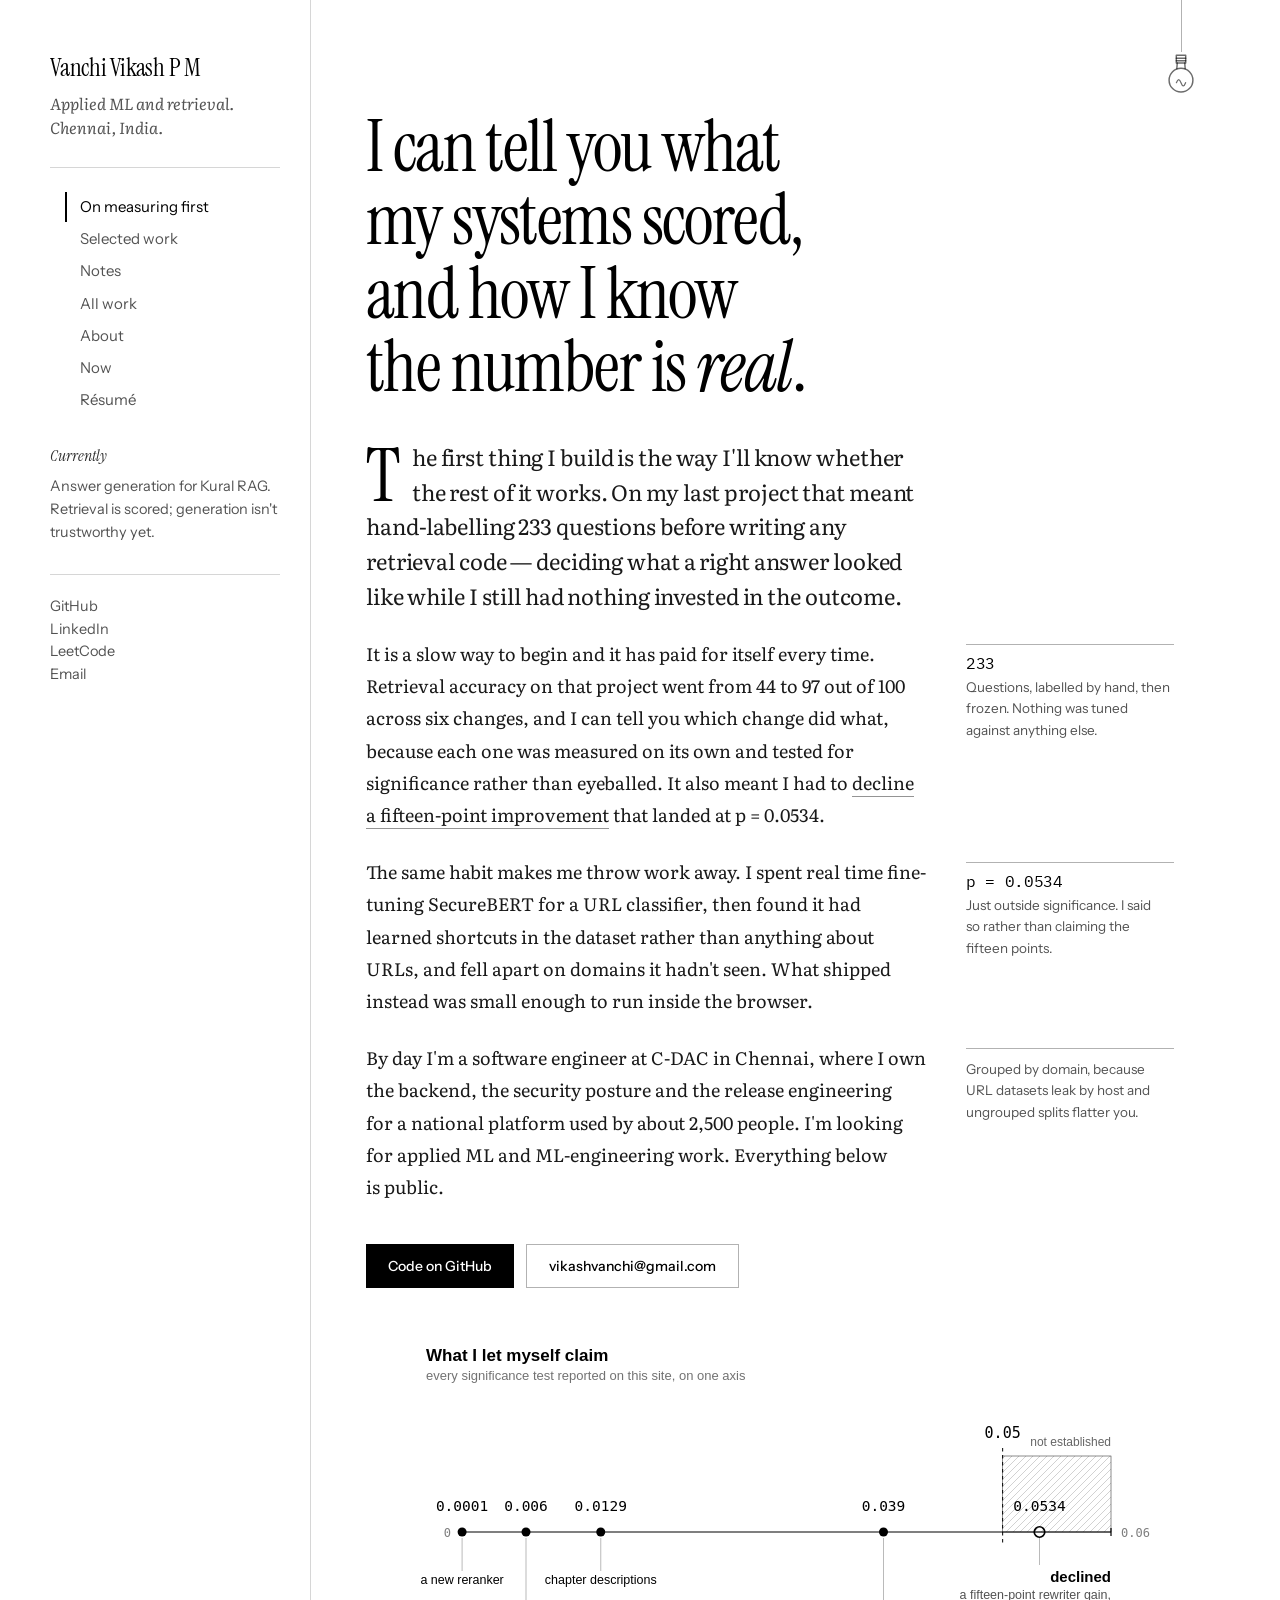
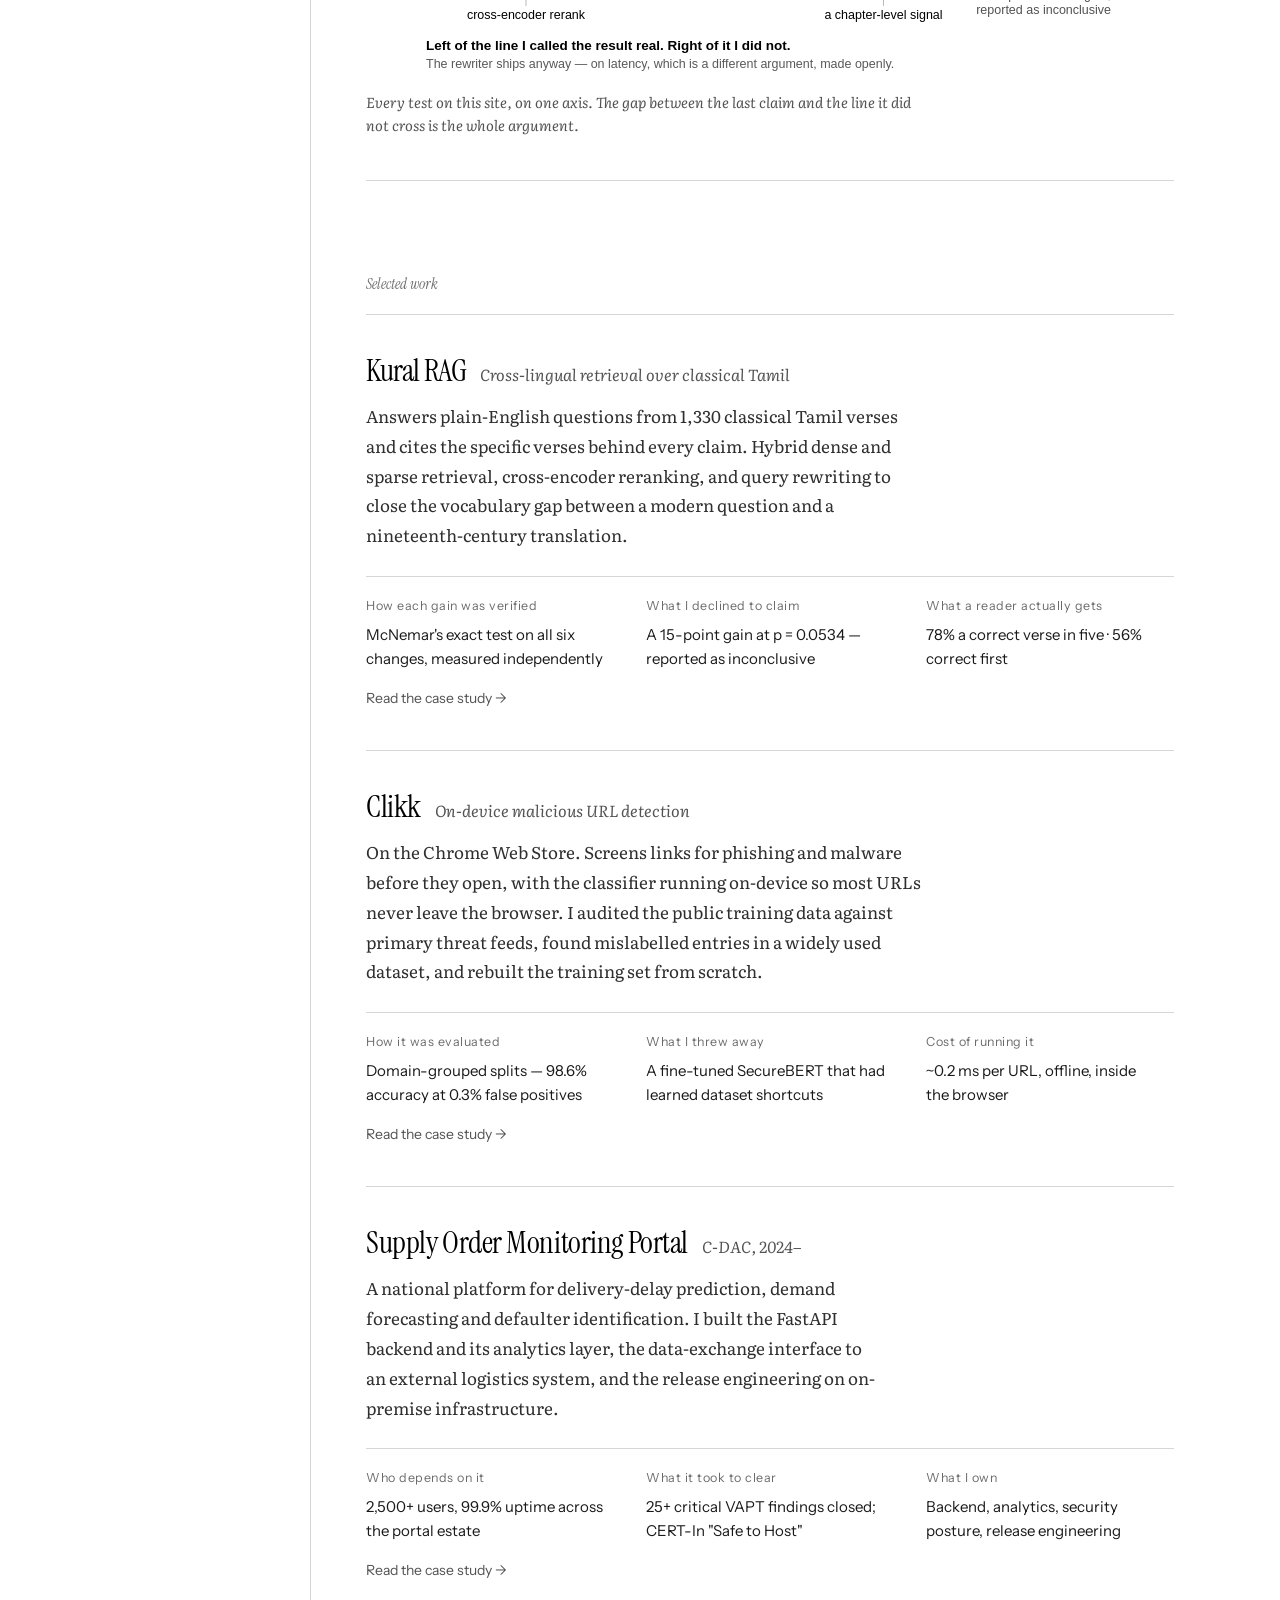
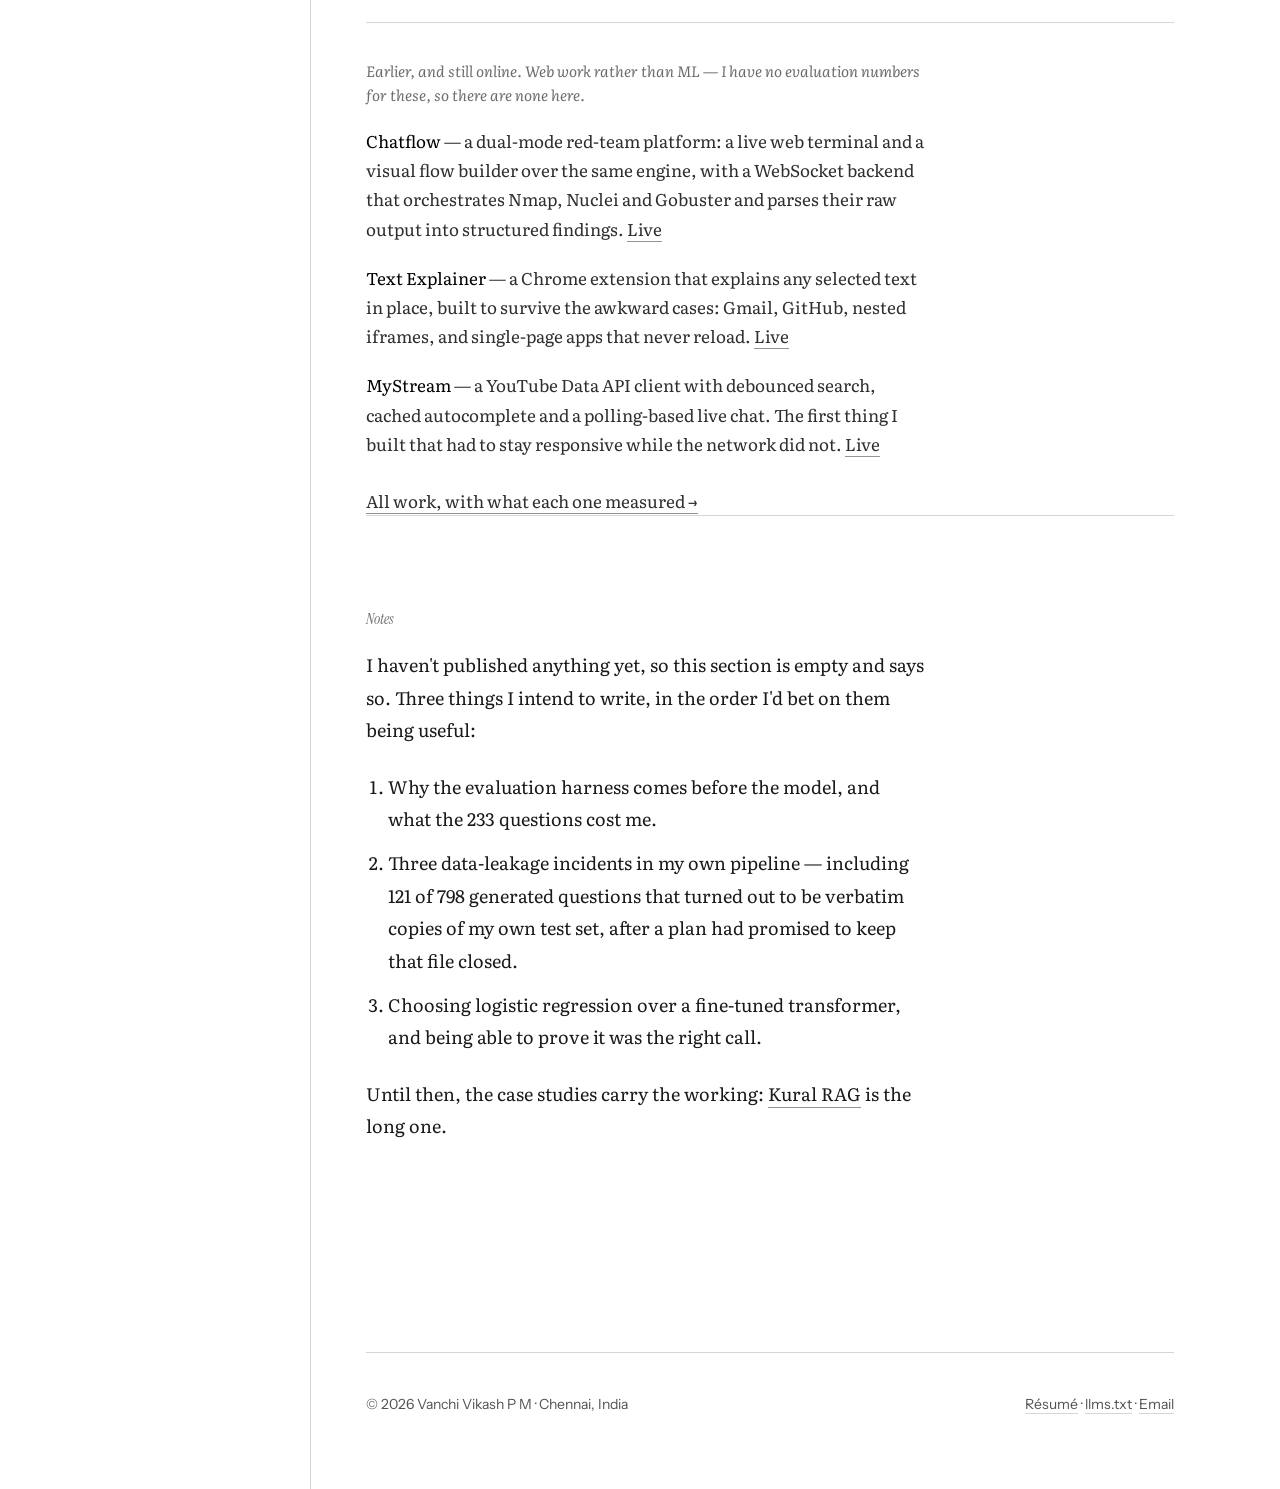
==== commit ad22506f: "Homepage opening image: plot the p-values instead of a photograph The slot sits between the argument" ====
--- a/index.html
+++ b/index.html
@@ -23,6 +23,7 @@
 <link rel="icon" href="/favicon.svg" type="image/svg+xml"/>
 <link rel="icon" href="/favicon-32.png" sizes="32x32" type="image/png"/>
 <link rel="apple-touch-icon" href="/apple-touch-icon.png"/>
+<link rel="manifest" href="/site.webmanifest"/>
 
 <meta property="og:site_name" content="Vanchi Vikash P M"/>
 <meta property="og:type" content="profile"/>
@@ -169,11 +170,9 @@
       </div>
 
       <figure class="wide">
-        <div class="ph__box" style="--ar: 21 / 9">
-          <span class="ph__size">1616 × 692 · export 2× · photo or abstract</span>
-          <span class="ph__brief">The one image that has to make someone keep scrolling. A workspace photograph, or an abstract composition built from the funnel diagram — quiet, warm, matching the paper. Not a stock developer photo.</span>
-        </div>
-        <figcaption>Opening image. Wide and calm — it sets the temperature before any argument starts.</figcaption>
+        <img class="diagram" src="/assets/p-values.svg" width="1616" height="692" loading="lazy" decoding="async"
+             alt="Every significance test reported on this site plotted on a single axis running from 0 to 0.06, with the 0.05 threshold marked by a dashed line. Four results sit to its left and were claimed: 0.0001 for a new reranker, 0.006 for a cross-encoder rerank, 0.0129 for hand-written chapter descriptions, and 0.039 for a chapter-level signal. One sits just to its right, in a hatched band labelled not established: 0.0534, a fifteen-point rewriter gain, drawn as a hollow point and marked declined — reported as inconclusive. The closing line reads: left of the line I called the result real, right of it I did not; the rewriter ships anyway, on latency, which is a different argument made openly."/>
+        <figcaption>Every test on this site, on one axis. The gap between the last claim and the line it did not cross is the whole argument.</figcaption>
       </figure>
     </section>
 
